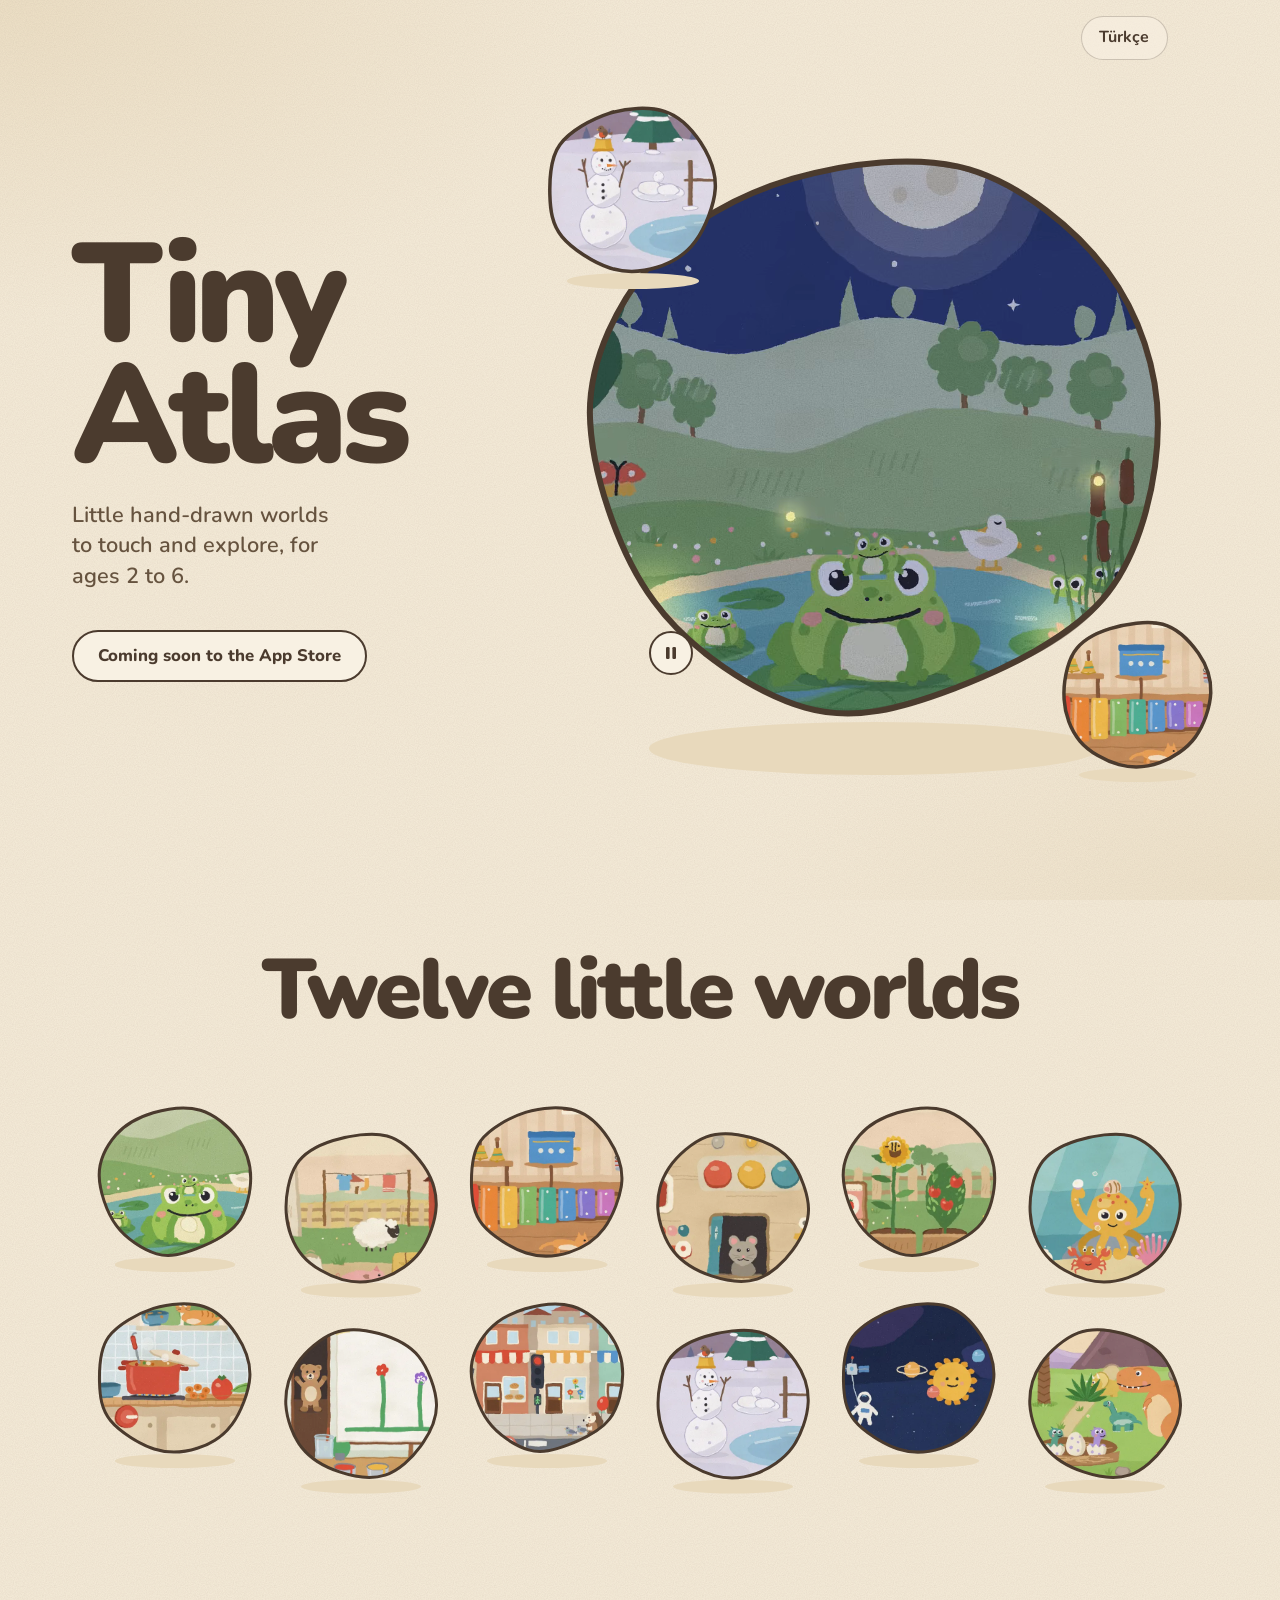
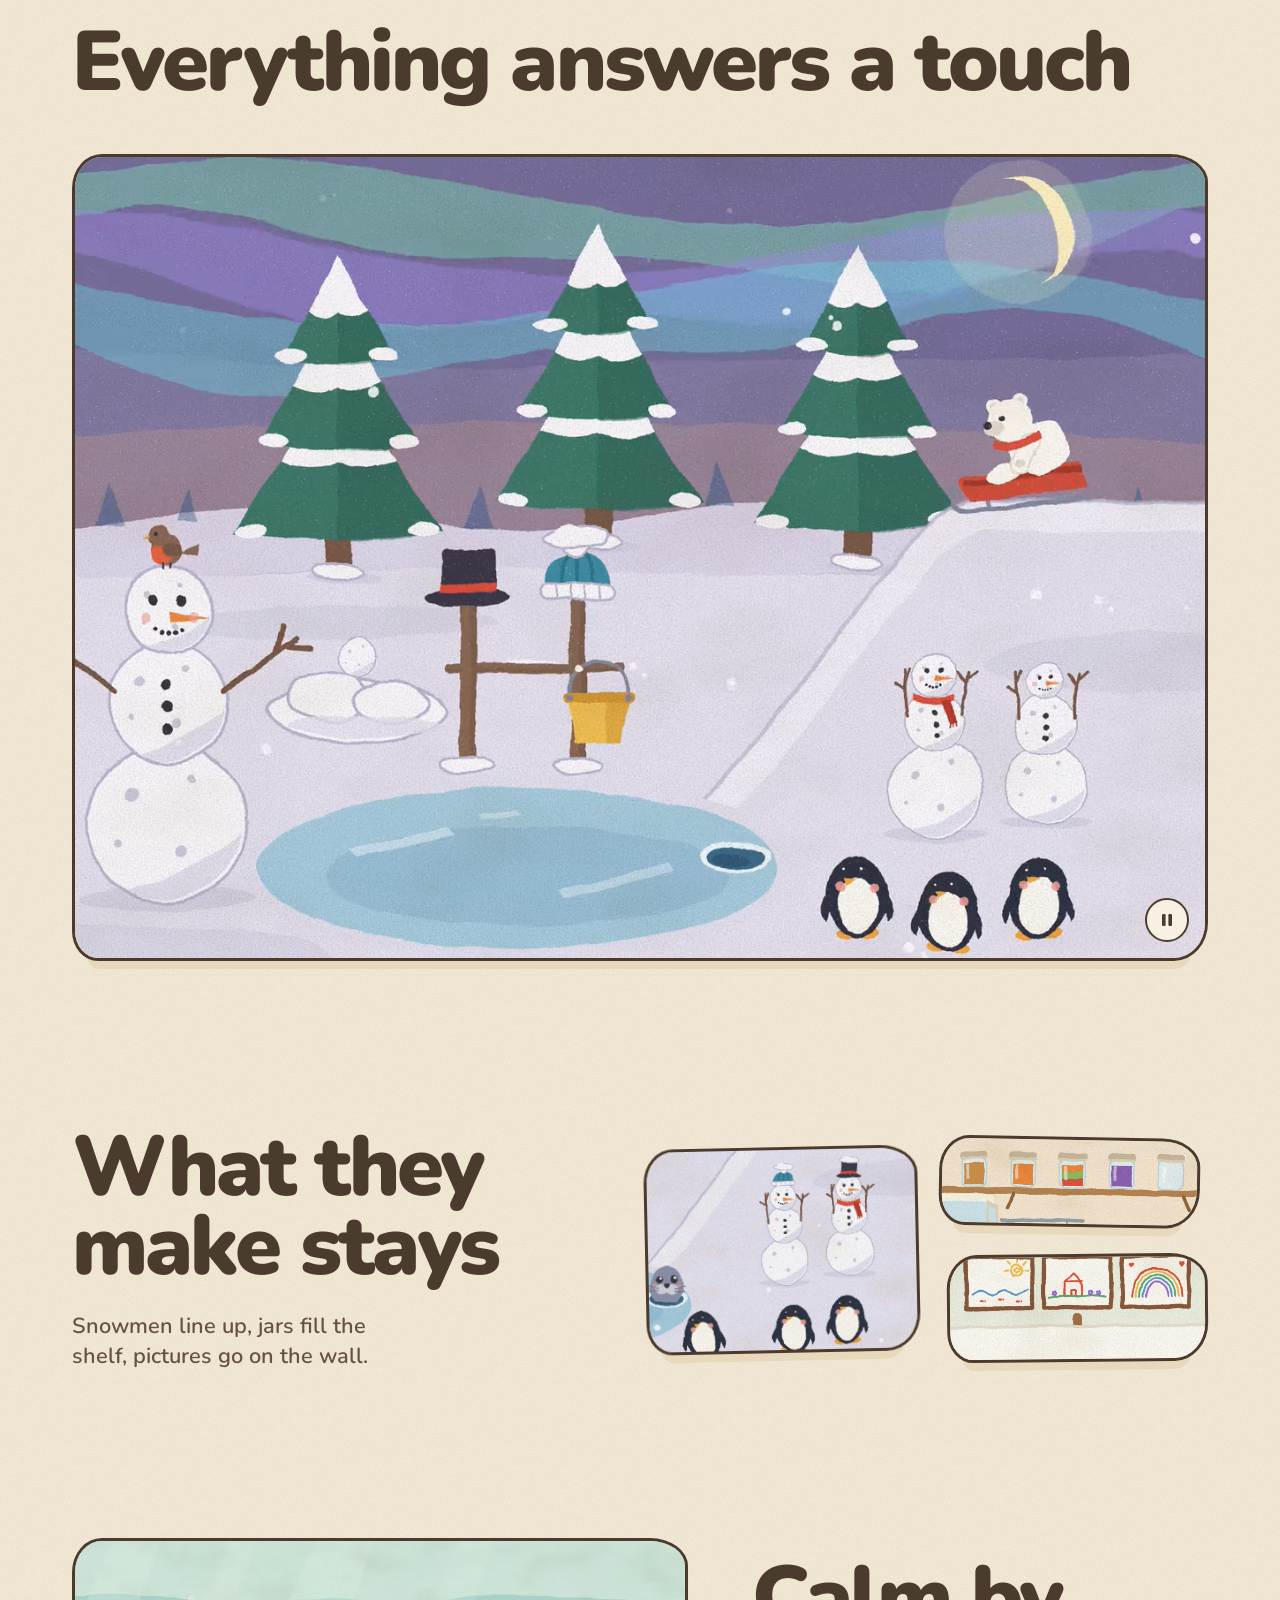
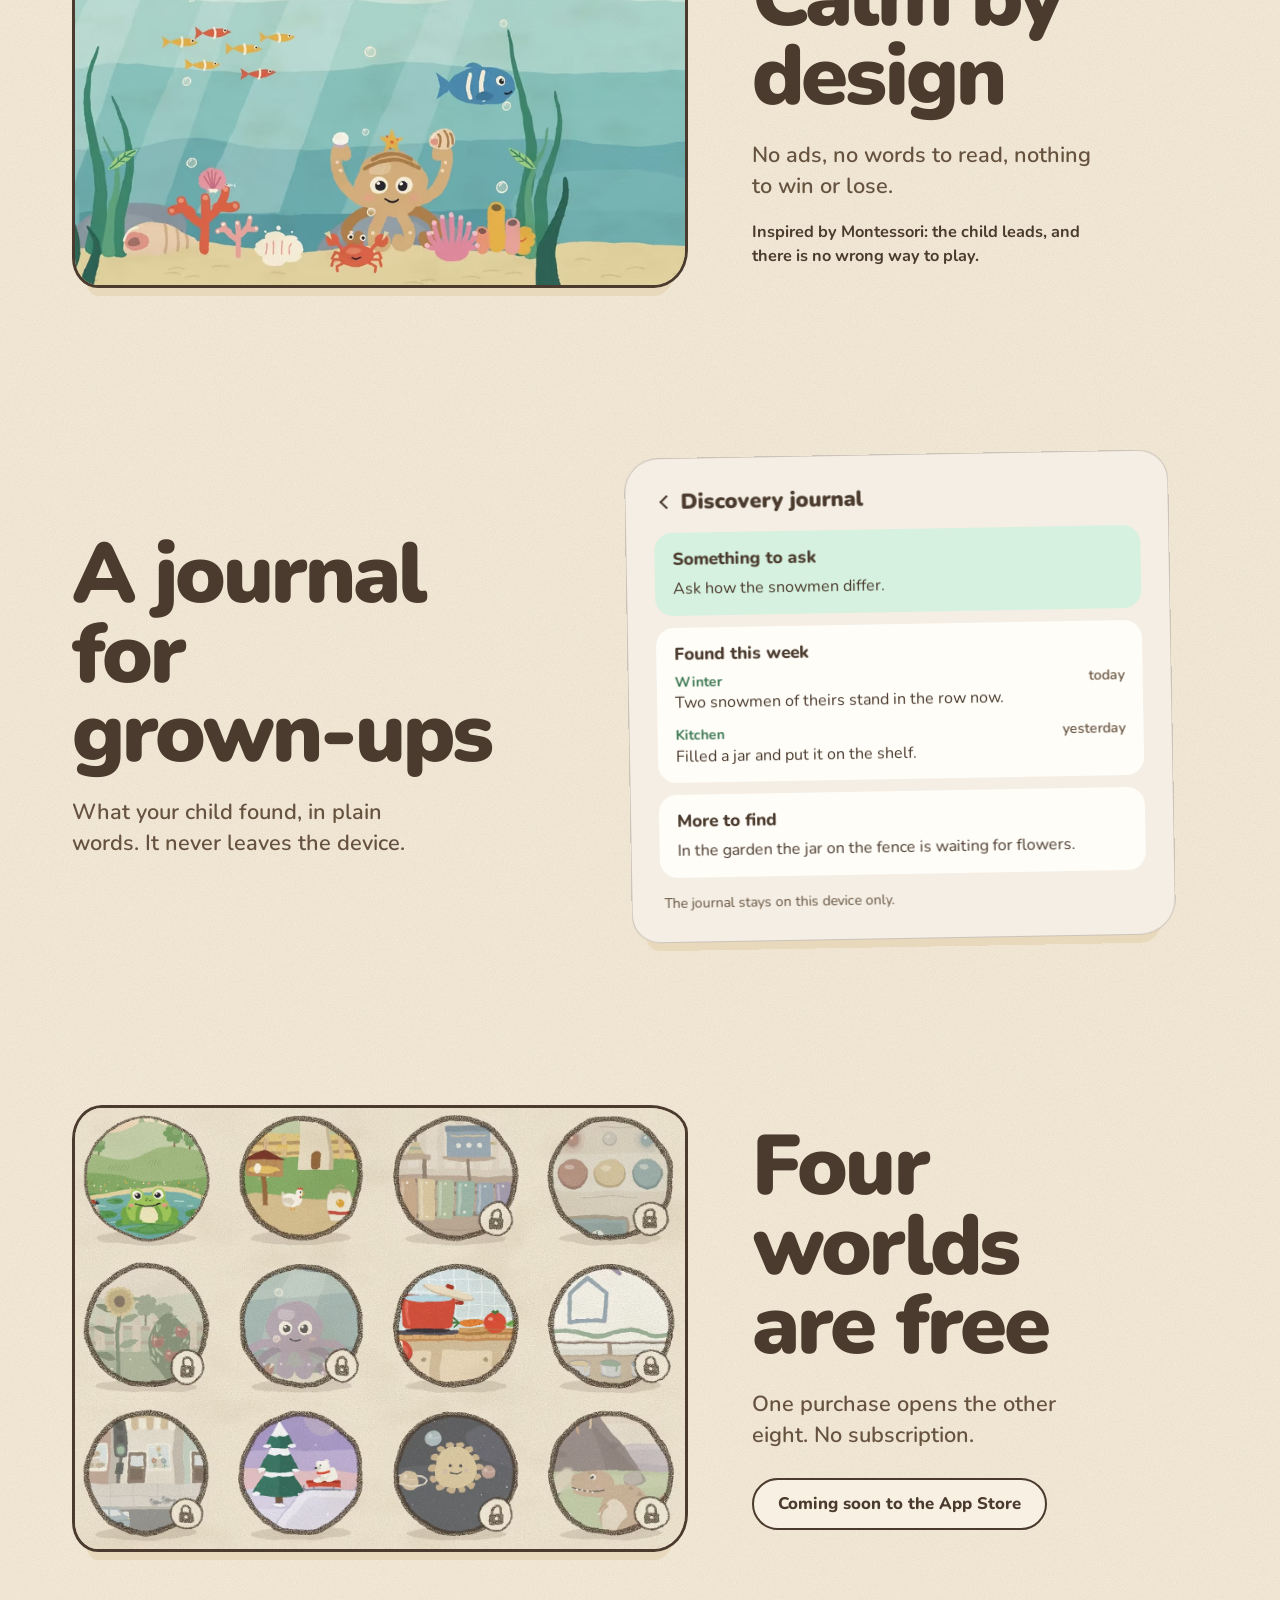
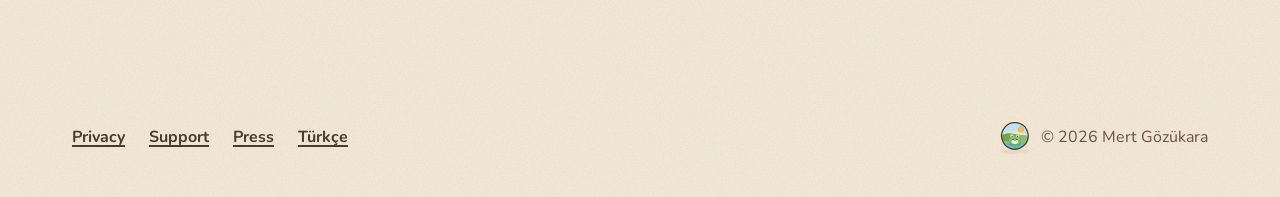
==== index.html @ 415cd82f "Landing redesign: one idea per screen, the worlds carry the page The landing (/ and /tr/) is rebuilt" ====
<!doctype html>
<html lang="en">
<head>
<meta charset="utf-8">
<meta name="viewport" content="width=device-width, initial-scale=1">
<title>Tiny Atlas: little hand-drawn worlds for ages 2–6</title>
<meta name="description" content="Tiny Atlas is a calm, wordless play app for children aged 2 to 6: twelve hand-drawn worlds to touch and explore. Four are free, one purchase opens the rest. No ads, no data collected.">
<link rel="canonical" href="https://playtinyatlas.com/">
<link rel="alternate" hreflang="en" href="https://playtinyatlas.com/">
<link rel="alternate" hreflang="tr" href="https://playtinyatlas.com/tr/">
<link rel="alternate" hreflang="x-default" href="https://playtinyatlas.com/">
<meta name="theme-color" content="#F3E9D6">
<meta property="og:type" content="website">
<meta property="og:site_name" content="Tiny Atlas">
<meta property="og:title" content="Tiny Atlas: little hand-drawn worlds for ages 2–6">
<meta property="og:description" content="Tiny Atlas is a calm, wordless play app for children aged 2 to 6: twelve hand-drawn worlds to touch and explore. Four are free, one purchase opens the rest. No ads, no data collected.">
<meta property="og:url" content="https://playtinyatlas.com/">
<meta property="og:image" content="https://playtinyatlas.com/assets/img/og-en.jpg">
<meta property="og:image:width" content="1200">
<meta property="og:image:height" content="900">
<meta property="og:image:alt" content="Light up the pond with fireflies: the pond world at night, with a frog on a lily pad">
<meta property="og:locale" content="en_US">
<meta property="og:locale:alternate" content="tr_TR">
<meta name="twitter:card" content="summary_large_image">
<link rel="icon" href="/favicon.ico" sizes="32x32">
<link rel="icon" type="image/png" sizes="192x192" href="/assets/img/icon-192.png">
<link rel="apple-touch-icon" href="/apple-touch-icon.png">
<link rel="preload" as="image" href="/assets/home/pond-night.jpg" fetchpriority="high">
<link rel="preconnect" href="https://fonts.googleapis.com">
<link rel="preconnect" href="https://fonts.gstatic.com" crossorigin>
<link rel="stylesheet" href="https://fonts.googleapis.com/css2?family=Nunito:wght@400;600;700;800;900&amp;display=swap">
<link rel="stylesheet" href="/assets/site.css">
<link rel="stylesheet" href="/assets/home.css">
</head>
<body class="home">
<svg width="0" height="0" style="position:absolute" aria-hidden="true" focusable="false"><defs><clipPath id="clip-a" clipPathUnits="objectBoundingBox"><path d="M0.98 0.4758C0.98 0.5653 0.9538 0.6863 0.8959 0.7611C0.838 0.8358 0.719 0.8916 0.6338 0.9242C0.5475 0.9568 0.4678 0.98 0.3837 0.9558C0.2985 0.9305 0.1882 0.8589 0.1281 0.7758C0.067 0.6926 0.0211 0.5537 0.02 0.4579C0.02 0.3632 0.0691 0.2695 0.1259 0.2032C0.1827 0.1368 0.2745 0.0884 0.3629 0.0621C0.4525 0.0358 0.5726 0.02 0.6611 0.0463C0.7496 0.0726 0.8413 0.1474 0.8948 0.2189C0.9483 0.2905 0.98 0.3853 0.98 0.4758Z"/></clipPath><clipPath id="clip-b" clipPathUnits="objectBoundingBox"><path d="M0.9767 0.4899C0.9733 0.5803 0.9322 0.7025 0.8767 0.778C0.8222 0.8535 0.73 0.9141 0.6467 0.9439C0.5644 0.9736 0.4689 0.98 0.3822 0.9566C0.2956 0.9332 0.1878 0.8737 0.1289 0.8035C0.0689 0.7334 0.0322 0.6302 0.0267 0.5335C0.02 0.4378 0.0422 0.3028 0.0922 0.2262C0.1411 0.1497 0.2289 0.105 0.3244 0.0753C0.42 0.0455 0.57 0.02 0.6656 0.0466C0.7611 0.0732 0.8444 0.1603 0.8967 0.2348C0.9478 0.3081 0.98 0.3995 0.9767 0.4899Z"/></clipPath><clipPath id="clip-c" clipPathUnits="objectBoundingBox"><path d="M0.9746 0.4931C0.9691 0.5881 0.9158 0.7216 0.8603 0.7963C0.8048 0.8721 0.7242 0.9202 0.6415 0.9458C0.5599 0.9715 0.4597 0.98 0.3683 0.9501C0.2769 0.9213 0.1495 0.8401 0.0918 0.7696C0.0341 0.6992 0.0244 0.6148 0.0222 0.5262C0.02 0.4375 0.0222 0.3179 0.0799 0.24C0.1365 0.162 0.2638 0.0915 0.3639 0.0595C0.4641 0.0275 0.5947 0.02 0.6818 0.0478C0.7699 0.0755 0.8418 0.1535 0.8907 0.2272C0.9397 0.3019 0.98 0.398 0.9746 0.4931Z"/></clipPath><clipPath id="clip-d" clipPathUnits="objectBoundingBox"><path d="M0.9789 0.5085C0.98 0.6032 0.9313 0.6969 0.8772 0.7714C0.8231 0.8459 0.7386 0.9257 0.6531 0.9534C0.5676 0.98 0.4529 0.963 0.3642 0.9332C0.2765 0.9044 0.1813 0.8502 0.125 0.7788C0.0687 0.7086 0.0297 0.5958 0.0243 0.5075C0.02 0.4191 0.0449 0.3223 0.0958 0.2467C0.1466 0.1711 0.2451 0.0839 0.3317 0.0519C0.4183 0.02 0.5254 0.0317 0.6142 0.0562C0.704 0.0817 0.8047 0.1254 0.8653 0.2009C0.9259 0.2765 0.9768 0.4127 0.9789 0.5085Z"/></clipPath><path id="ring-a" d="M0.98 0.4758C0.98 0.5653 0.9538 0.6863 0.8959 0.7611C0.838 0.8358 0.719 0.8916 0.6338 0.9242C0.5475 0.9568 0.4678 0.98 0.3837 0.9558C0.2985 0.9305 0.1882 0.8589 0.1281 0.7758C0.067 0.6926 0.0211 0.5537 0.02 0.4579C0.02 0.3632 0.0691 0.2695 0.1259 0.2032C0.1827 0.1368 0.2745 0.0884 0.3629 0.0621C0.4525 0.0358 0.5726 0.02 0.6611 0.0463C0.7496 0.0726 0.8413 0.1474 0.8948 0.2189C0.9483 0.2905 0.98 0.3853 0.98 0.4758Z" vector-effect="non-scaling-stroke"/><path id="ring-b" d="M0.9767 0.4899C0.9733 0.5803 0.9322 0.7025 0.8767 0.778C0.8222 0.8535 0.73 0.9141 0.6467 0.9439C0.5644 0.9736 0.4689 0.98 0.3822 0.9566C0.2956 0.9332 0.1878 0.8737 0.1289 0.8035C0.0689 0.7334 0.0322 0.6302 0.0267 0.5335C0.02 0.4378 0.0422 0.3028 0.0922 0.2262C0.1411 0.1497 0.2289 0.105 0.3244 0.0753C0.42 0.0455 0.57 0.02 0.6656 0.0466C0.7611 0.0732 0.8444 0.1603 0.8967 0.2348C0.9478 0.3081 0.98 0.3995 0.9767 0.4899Z" vector-effect="non-scaling-stroke"/><path id="ring-c" d="M0.9746 0.4931C0.9691 0.5881 0.9158 0.7216 0.8603 0.7963C0.8048 0.8721 0.7242 0.9202 0.6415 0.9458C0.5599 0.9715 0.4597 0.98 0.3683 0.9501C0.2769 0.9213 0.1495 0.8401 0.0918 0.7696C0.0341 0.6992 0.0244 0.6148 0.0222 0.5262C0.02 0.4375 0.0222 0.3179 0.0799 0.24C0.1365 0.162 0.2638 0.0915 0.3639 0.0595C0.4641 0.0275 0.5947 0.02 0.6818 0.0478C0.7699 0.0755 0.8418 0.1535 0.8907 0.2272C0.9397 0.3019 0.98 0.398 0.9746 0.4931Z" vector-effect="non-scaling-stroke"/><path id="ring-d" d="M0.9789 0.5085C0.98 0.6032 0.9313 0.6969 0.8772 0.7714C0.8231 0.8459 0.7386 0.9257 0.6531 0.9534C0.5676 0.98 0.4529 0.963 0.3642 0.9332C0.2765 0.9044 0.1813 0.8502 0.125 0.7788C0.0687 0.7086 0.0297 0.5958 0.0243 0.5075C0.02 0.4191 0.0449 0.3223 0.0958 0.2467C0.1466 0.1711 0.2451 0.0839 0.3317 0.0519C0.4183 0.02 0.5254 0.0317 0.6142 0.0562C0.704 0.0817 0.8047 0.1254 0.8653 0.2009C0.9259 0.2765 0.9768 0.4127 0.9789 0.5085Z" vector-effect="non-scaling-stroke"/></defs></svg>
<a class="skip" href="#main">Skip to content</a>
<header class="top">
  <a class="lang" href="/tr/" hreflang="tr" lang="tr">Türkçe</a>
</header>
<main id="main">

  <section class="band hero">
    <div class="split">
      <div class="words">
        <h1>Tiny Atlas</h1>
        <p class="say">Little hand-drawn worlds to touch and explore, for ages 2&nbsp;to&nbsp;6.</p>
        <div class="store" id="app-store">
          <!-- App Store: when the app is live, replace this <p> with Apple's official badge for this language,
               linked to the app (developer.apple.com/app-store/marketing/guidelines), e.g.
               <a href="https://apps.apple.com/app/id…"><img src="/assets/img/app-store-badge-en.svg" width="160" height="54" alt="Download on the App Store"></a>
               The same place is in the last section ("price"), below. -->
          <p class="store-soon">Coming soon to the App Store</p>
        </div>
      </div>
      <div class="stage">
        <figure class="win win--big">
          <figcaption class="vh">The pond at night: the frog jumps from its lily pad while fireflies glow by the water</figcaption>
          <div class="win__media clip-a"><video muted loop playsinline preload="none" poster="/assets/home/pond-night.jpg" aria-hidden="true" data-clip><source data-src="/assets/home/pond-night.webm" type="video/webm"><source data-src="/assets/home/pond-night.mp4" type="video/mp4"></video></div>
          <button class="play" type="button" data-pause="Pause the clip" data-play="Play the clip" aria-label="Pause the clip" hidden><svg class="i-pause" viewBox="0 0 16 16" aria-hidden="true"><rect x="3" y="2" width="3.6" height="12" rx="1.2"/><rect x="9.4" y="2" width="3.6" height="12" rx="1.2"/></svg><svg class="i-play" viewBox="0 0 16 16" aria-hidden="true"><path d="M4 2.6v10.8c0 .8.9 1.3 1.6.8l8.2-5.4c.6-.4.6-1.2 0-1.6L5.6 1.8C4.9 1.3 4 1.8 4 2.6z"/></svg></button>
          <svg class="win__ring" viewBox="0 0 1 1" preserveAspectRatio="none" aria-hidden="true" focusable="false"><use href="#ring-a"/><use href="#ring-a" transform="rotate(3 .5 .5)"/></svg>
        </figure>
        <div class="win win--s1"><div class="win__media clip-c"><img src="/assets/home/w-winter.webp" width="440" height="440" alt="" decoding="async"></div><svg class="win__ring" viewBox="0 0 1 1" preserveAspectRatio="none" aria-hidden="true" focusable="false"><use href="#ring-c"/><use href="#ring-c" transform="rotate(3 .5 .5)"/></svg></div>
        <div class="win win--s2"><div class="win__media clip-b"><img src="/assets/home/w-music.webp" width="440" height="440" alt="" decoding="async"></div><svg class="win__ring" viewBox="0 0 1 1" preserveAspectRatio="none" aria-hidden="true" focusable="false"><use href="#ring-b"/><use href="#ring-b" transform="rotate(3 .5 .5)"/></svg></div>
      </div>
    </div>
  </section>

  <section class="band twelve" aria-labelledby="h-twelve">
    <div class="words"><h2 id="h-twelve">Twelve little worlds</h2></div>
    <ul class="worlds">
      <li><div class="win"><div class="win__media clip-a"><img src="/assets/home/w-pond.webp" width="440" height="440" alt="The pond: a frog on a lily pad" loading="lazy" decoding="async"></div><svg class="win__ring" viewBox="0 0 1 1" preserveAspectRatio="none" aria-hidden="true" focusable="false"><use href="#ring-a"/><use href="#ring-a" transform="rotate(3 .5 .5)"/></svg></div></li>
      <li><div class="win"><div class="win__media clip-b"><img src="/assets/home/w-farm.webp" width="440" height="440" alt="The farm: a sheep by the washing line" loading="lazy" decoding="async"></div><svg class="win__ring" viewBox="0 0 1 1" preserveAspectRatio="none" aria-hidden="true" focusable="false"><use href="#ring-b"/><use href="#ring-b" transform="rotate(3 .5 .5)"/></svg></div></li>
      <li><div class="win"><div class="win__media clip-c"><img src="/assets/home/w-music.webp" width="440" height="440" alt="The music room: a rainbow xylophone" loading="lazy" decoding="async"></div><svg class="win__ring" viewBox="0 0 1 1" preserveAspectRatio="none" aria-hidden="true" focusable="false"><use href="#ring-c"/><use href="#ring-c" transform="rotate(3 .5 .5)"/></svg></div></li>
      <li><div class="win"><div class="win__media clip-d"><img src="/assets/home/w-board.webp" width="440" height="440" alt="The busy board: three buttons and a mouse at its door" loading="lazy" decoding="async"></div><svg class="win__ring" viewBox="0 0 1 1" preserveAspectRatio="none" aria-hidden="true" focusable="false"><use href="#ring-d"/><use href="#ring-d" transform="rotate(3 .5 .5)"/></svg></div></li>
      <li><div class="win"><div class="win__media clip-a"><img src="/assets/home/w-garden.webp" width="440" height="440" alt="The garden: a sunflower and a tomato plant" loading="lazy" decoding="async"></div><svg class="win__ring" viewBox="0 0 1 1" preserveAspectRatio="none" aria-hidden="true" focusable="false"><use href="#ring-a"/><use href="#ring-a" transform="rotate(3 .5 .5)"/></svg></div></li>
      <li><div class="win"><div class="win__media clip-b"><img src="/assets/home/w-reef.webp" width="440" height="440" alt="Under the sea: an octopus holding shells" loading="lazy" decoding="async"></div><svg class="win__ring" viewBox="0 0 1 1" preserveAspectRatio="none" aria-hidden="true" focusable="false"><use href="#ring-b"/><use href="#ring-b" transform="rotate(3 .5 .5)"/></svg></div></li>
      <li><div class="win"><div class="win__media clip-c"><img src="/assets/home/w-kitchen.webp" width="440" height="440" alt="The kitchen: soup on the stove" loading="lazy" decoding="async"></div><svg class="win__ring" viewBox="0 0 1 1" preserveAspectRatio="none" aria-hidden="true" focusable="false"><use href="#ring-c"/><use href="#ring-c" transform="rotate(3 .5 .5)"/></svg></div></li>
      <li><div class="win"><div class="win__media clip-d"><img src="/assets/home/w-studio.webp" width="440" height="440" alt="The studio: a bear and a painting of flowers" loading="lazy" decoding="async"></div><svg class="win__ring" viewBox="0 0 1 1" preserveAspectRatio="none" aria-hidden="true" focusable="false"><use href="#ring-d"/><use href="#ring-d" transform="rotate(3 .5 .5)"/></svg></div></li>
      <li><div class="win"><div class="win__media clip-a"><img src="/assets/home/w-street.webp" width="440" height="440" alt="The street: shops and a traffic light" loading="lazy" decoding="async"></div><svg class="win__ring" viewBox="0 0 1 1" preserveAspectRatio="none" aria-hidden="true" focusable="false"><use href="#ring-a"/><use href="#ring-a" transform="rotate(3 .5 .5)"/></svg></div></li>
      <li><div class="win"><div class="win__media clip-b"><img src="/assets/home/w-winter.webp" width="440" height="440" alt="Winter: a snowman with a robin on its hat" loading="lazy" decoding="async"></div><svg class="win__ring" viewBox="0 0 1 1" preserveAspectRatio="none" aria-hidden="true" focusable="false"><use href="#ring-b"/><use href="#ring-b" transform="rotate(3 .5 .5)"/></svg></div></li>
      <li><div class="win"><div class="win__media clip-c"><img src="/assets/home/w-space.webp" width="440" height="440" alt="Space: a smiling sun, planets and an astronaut" loading="lazy" decoding="async"></div><svg class="win__ring" viewBox="0 0 1 1" preserveAspectRatio="none" aria-hidden="true" focusable="false"><use href="#ring-c"/><use href="#ring-c" transform="rotate(3 .5 .5)"/></svg></div></li>
      <li><div class="win"><div class="win__media clip-d"><img src="/assets/home/w-dino.webp" width="440" height="440" alt="Dinosaur valley: babies hatching in a nest" loading="lazy" decoding="async"></div><svg class="win__ring" viewBox="0 0 1 1" preserveAspectRatio="none" aria-hidden="true" focusable="false"><use href="#ring-d"/><use href="#ring-d" transform="rotate(3 .5 .5)"/></svg></div></li>
    </ul>
  </section>

  <section class="band touch" aria-labelledby="h-touch">
    <div class="words"><h2 id="h-touch">Everything answers a touch</h2></div>
    <figure class="frame"><figcaption class="vh">Winter at dusk: a tap on the moon brings the northern lights, and the polar bear rides its sled down the hill onto the ice</figcaption><video muted loop playsinline preload="none" poster="/assets/home/winter-sled.jpg" aria-hidden="true" data-clip><source data-src="/assets/home/winter-sled.webm" type="video/webm"><source data-src="/assets/home/winter-sled.mp4" type="video/mp4"></video><button class="play" type="button" data-pause="Pause the clip" data-play="Play the clip" aria-label="Pause the clip" hidden><svg class="i-pause" viewBox="0 0 16 16" aria-hidden="true"><rect x="3" y="2" width="3.6" height="12" rx="1.2"/><rect x="9.4" y="2" width="3.6" height="12" rx="1.2"/></svg><svg class="i-play" viewBox="0 0 16 16" aria-hidden="true"><path d="M4 2.6v10.8c0 .8.9 1.3 1.6.8l8.2-5.4c.6-.4.6-1.2 0-1.6L5.6 1.8C4.9 1.3 4 1.8 4 2.6z"/></svg></button></figure>
  </section>

  <section class="band made" aria-labelledby="h-made">
    <div class="split">
      <div class="words">
        <h2 id="h-made">What they make stays</h2>
        <p class="say">Snowmen line up, jars fill the shelf, pictures go on the wall.</p>
      </div>
      <div class="made-wall">
        <figure class="frame p1"><picture><source type="image/avif" srcset="/assets/home/made-snowmen.avif"><source type="image/webp" srcset="/assets/home/made-snowmen.webp"><img src="/assets/home/made-snowmen.jpg" width="960" height="715" alt="Two snowmen a child built, one in a bobble hat and one in a top hat, standing in a row by the penguins" loading="lazy" decoding="async"></picture></figure>
        <figure class="frame p2"><picture><source type="image/avif" srcset="/assets/home/made-jars.avif"><source type="image/webp" srcset="/assets/home/made-jars.webp"><img src="/assets/home/made-jars.jpg" width="960" height="315" alt="A shelf of jars a child filled with soup: orange, striped and purple" loading="lazy" decoding="async"></picture></figure>
        <figure class="frame p3"><picture><source type="image/avif" srcset="/assets/home/made-pictures.avif"><source type="image/webp" srcset="/assets/home/made-pictures.webp"><img src="/assets/home/made-pictures.jpg" width="960" height="386" alt="Three pictures a child painted, hung on the studio wall: the sea, a house and a rainbow" loading="lazy" decoding="async"></picture></figure>
      </div>
    </div>
  </section>

  <section class="band calm" aria-labelledby="h-calm">
    <div class="split split--flip">
      <div class="words">
        <h2 id="h-calm">Calm by design</h2>
        <p class="say">No ads, no words to read, nothing to win or lose.</p>
        <p class="aside">Inspired by Montessori: the child leads, and there is no wrong way to play.</p>
      </div>
      <figure class="frame"><picture><source type="image/avif" srcset="/assets/home/reef-800.avif 800w, /assets/home/reef-1600.avif 1600w" sizes="(min-width: 900px) 44rem, 100vw"><source type="image/webp" srcset="/assets/home/reef-800.webp 800w, /assets/home/reef-1600.webp 1600w" sizes="(min-width: 900px) 44rem, 100vw"><img src="/assets/home/reef-800.jpg" srcset="/assets/home/reef-800.jpg 800w, /assets/home/reef-1600.jpg 1600w" sizes="(min-width: 900px) 44rem, 100vw" width="1600" height="901" alt="Under the sea: an octopus holding shells and a starfish, with a crab, corals and a little shoal of fish" loading="lazy" decoding="async"></picture></figure>
    </div>
  </section>

  <section class="band grownups" aria-labelledby="h-journal">
    <div class="split">
      <div class="words">
        <h2 id="h-journal">A journal for <span class="nw">grown-ups</span></h2>
        <p class="say">What your child found, in plain words. It never leaves the device.</p>
      </div>
      <figure class="journal" role="img" aria-label="The discovery journal in the grown-ups’ area: something to ask your child, what they found this week and what is still to find">
        <div class="j-title">Discovery journal</div>
        <div class="j-card ask"><b>Something to ask</b>Ask how the snowmen differ.</div>
        <div class="j-card"><b>Found this week</b><div class="j-find"><span>Winter<i>today</i></span>Two snowmen of theirs stand in the row now.</div><div class="j-find"><span>Kitchen<i>yesterday</i></span>Filled a jar and put it on the shelf.</div></div>
        <div class="j-card"><b>More to find</b>In the garden the jar on the fence is waiting for flowers.</div>
        <div class="j-note">The journal stays on this device only.</div>
      </figure>
    </div>
  </section>

  <section class="band price" aria-labelledby="h-price">
    <div class="split split--flip">
      <div class="words">
        <h2 id="h-price">Four worlds are free</h2>
        <p class="say">One purchase opens the other eight. No subscription.</p>
        <div class="store">
          <!-- App Store: the official badge goes here too, once the app is live (see the hero). -->
          <p class="store-soon">Coming soon to the App Store</p>
        </div>
      </div>
      <figure class="frame"><picture><source type="image/avif" srcset="/assets/home/picker-700.avif 700w, /assets/home/picker-1400.avif 1400w" sizes="(min-width: 900px) 44rem, 100vw"><source type="image/webp" srcset="/assets/home/picker-700.webp 700w, /assets/home/picker-1400.webp 1400w" sizes="(min-width: 900px) 44rem, 100vw"><img src="/assets/home/picker-700.jpg" srcset="/assets/home/picker-700.jpg 700w, /assets/home/picker-1400.jpg 1400w" sizes="(min-width: 900px) 44rem, 100vw" width="1400" height="1011" alt="The world picker: twelve round windows; the pond, the farm, the kitchen and winter are open, the other eight have a small padlock" loading="lazy" decoding="async"></picture></figure>
    </div>
  </section>

</main>
<footer class="foot">
  <nav aria-label="Site">
    <a href="/privacy/">Privacy</a>
    <a href="/support/">Support</a>
    <a href="/press/">Press</a>
    <a href="/tr/" hreflang="tr" lang="tr">Türkçe</a>
  </nav>
  <p class="mark"><img src="/assets/img/mark.png" alt="" width="32" height="32">© 2026 Mert Gözükara</p>
</footer>
<script>
/* The clips: loaded when they come near the screen, played only when motion is welcome; each has a pause button. */
(function () {
  var still = window.matchMedia && matchMedia('(prefers-reduced-motion: reduce)').matches;
  var clips = [].slice.call(document.querySelectorAll('video[data-clip]'));
  function load(v) {
    if (v.dataset.loaded) return;
    v.dataset.loaded = '1';
    [].forEach.call(v.querySelectorAll('source[data-src]'), function (s) { s.src = s.dataset.src; });
    v.load();
  }
  function set(v, b, playing) {
    b.classList.toggle('paused', !playing);
    b.setAttribute('aria-label', playing ? b.dataset.pause : b.dataset.play);
  }
  function play(v, b) {
    load(v);
    var p = v.play();
    if (p && p.catch) p.catch(function () { set(v, b, false); });
    set(v, b, true);
  }
  clips.forEach(function (v) {
    var b = v.closest('.win, .frame').querySelector('.play');
    if (!b) return;
    b.hidden = false;
    v.userPaused = still;
    set(v, b, !still);
    b.addEventListener('click', function () {
      if (v.paused) { v.userPaused = false; play(v, b); } else { v.userPaused = true; v.pause(); set(v, b, false); }
    });
    if (!('IntersectionObserver' in window)) { if (!still) play(v, b); return; }
    new IntersectionObserver(function (es) {
      es.forEach(function (e) {
        if (e.isIntersecting) { if (!v.userPaused) play(v, b); }
        else if (!v.paused) { v.pause(); }
      });
    }, { rootMargin: '200px 0px' }).observe(v);
  });
})();
</script>
</body>
</html>
---- assets/site.css ----
/* Tiny Atlas: the app's own paper and ink. */
:root {
  --paper: #F3E9D6;
  --paper-light: #F8F1E3;
  --paper-deep: #E8D9BC;
  --ink: #4B3B2E;
  --ink-soft: #66533F;
  --line: rgba(75, 59, 46, 0.24);
  --pond: #D3E2BC;
  --sky: #CFE5EE;
  --sun: #F5DBA5;
  --berry: #F0D0C6;
  --lilac: #DDD5EA;
  --measure: 38rem;
  --gutter: clamp(1.25rem, 5vw, 3rem);
}

*, *::before, *::after { box-sizing: border-box; }

html { -webkit-text-size-adjust: 100%; text-size-adjust: 100%; }

body {
  margin: 0;
  min-height: 100vh;
  display: flex;
  flex-direction: column;
  font-family: "Nunito", ui-rounded, "SF Pro Rounded", system-ui, sans-serif;
  font-size: 1.125rem;
  line-height: 1.6;
  color: var(--ink);
  background-color: var(--paper);
  background-image:
    url("data:image/svg+xml,%3Csvg xmlns='http://www.w3.org/2000/svg' width='220' height='220'%3E%3Cfilter id='n'%3E%3CfeTurbulence type='fractalNoise' baseFrequency='.9' numOctaves='3' stitchTiles='stitch'/%3E%3CfeColorMatrix values='0 0 0 0 .29 0 0 0 0 .23 0 0 0 0 .18 .16 0 0 0 -.04'/%3E%3C/filter%3E%3Crect width='100%25' height='100%25' filter='url(%23n)'/%3E%3C/svg%3E"),
    radial-gradient(ellipse 70% 50% at 0% 0%, rgba(232, 217, 188, 0.7), transparent 70%),
    radial-gradient(ellipse 60% 45% at 100% 100%, rgba(232, 217, 188, 0.55), transparent 70%);
  background-attachment: scroll, fixed, fixed;
}

img, svg { display: block; max-width: 100%; }

a { color: var(--ink); text-decoration-thickness: 1.5px; text-underline-offset: 0.18em; }
a:hover { text-decoration-thickness: 2.5px; }
:focus-visible { outline: 3px solid var(--ink); outline-offset: 3px; border-radius: 6px; }

h1, h2, h3 { line-height: 1.15; margin: 0; text-wrap: balance; }
h1 { font-weight: 900; letter-spacing: -0.02em; }
h2 { font-size: clamp(1.6rem, 3.4vw, 2.1rem); font-weight: 900; letter-spacing: -0.01em; }
h3 { font-size: 1.2rem; font-weight: 800; }
p { margin: 0; text-wrap: pretty; }
p + p { margin-top: 1em; }

.skip {
  position: absolute; left: -999px; top: 0.5rem;
  background: var(--paper-light); padding: 0.5rem 1rem; border: 1.5px solid var(--ink); border-radius: 999px;
}
.skip:focus { left: 0.5rem; z-index: 10; }

/* Header */
.top {
  display: flex; align-items: center; justify-content: space-between; gap: 1rem;
  padding: 1.25rem var(--gutter);
}
.brand { display: inline-flex; align-items: center; gap: 0.6rem; text-decoration: none; font-weight: 900; font-size: 1.25rem; letter-spacing: -0.01em; }
.brand img { width: 44px; height: 44px; }
.brand:hover { text-decoration: none; }
.lang {
  display: inline-flex; align-items: center; min-height: 44px;
  padding: 0.35rem 1.1rem; border: 1.5px solid var(--line); border-radius: 999px;
  text-decoration: none; font-weight: 700; font-size: 1rem; background: rgba(248, 241, 227, 0.6);
}
.lang:hover { border-color: var(--ink); }

main { flex: 1; }

/* Text pages */
.page { padding: clamp(1.5rem, 5vw, 3.5rem) var(--gutter) clamp(3rem, 8vw, 5rem); }
.page h1 { font-size: clamp(2.3rem, 6vw, 3.4rem); margin-bottom: 0.75rem; }
.page .meta { color: var(--ink-soft); font-weight: 600; margin-bottom: 2.25rem; }
.page h2 { font-size: clamp(1.35rem, 3vw, 1.6rem); margin: 2.5rem 0 0.75rem; }
.page p, .page li { max-width: var(--measure); }
.page strong { font-weight: 800; }
.page ul, .page ol { padding-left: 1.25rem; }
.page li + li { margin-top: 0.4rem; }

.big { font-size: clamp(1.25rem, 2.4vw, 1.45rem); line-height: 1.55; }

/* Tinted chip: a soft blob with a line glyph (support pages) */
.chip { width: 3.25rem; height: 3.25rem; }
.chip .bg { stroke: none; }
.chip .glyph { fill: none; stroke: var(--ink); stroke-width: 2.4; stroke-linecap: round; stroke-linejoin: round; }

/* Contact note: full hairline, a soft wash and a tinted chip */
.note {
  display: grid; grid-template-columns: 3.25rem 1fr; gap: 1rem; align-items: center;
  max-width: var(--measure); padding: 1.25rem 1.5rem; margin: 0 0 2.5rem;
  border: 1px solid var(--line); border-radius: 28px;
  background: radial-gradient(ellipse 90% 140% at 0% 0%, rgba(207, 229, 238, 0.75), transparent 60%), var(--paper-light);
}
.note p { margin: 0; }
.note .email { font-size: 1.2rem; }
.note .hint { margin-top: 0.5rem; color: var(--ink-soft); font-size: 1rem; }
.note .chip { grid-row: auto; }
.email { font-weight: 800; overflow-wrap: break-word; }

/* FAQ */
.page .faq { max-width: var(--measure); margin: 0; padding: 0; list-style: none; }
.page .faq > li { margin: 0; }
.faq details { border-top: 1px solid var(--line); }
.faq li:last-child details { border-bottom: 1px solid var(--line); }
.faq summary {
  list-style: none; cursor: pointer; display: flex; justify-content: space-between; align-items: center; gap: 1rem;
  padding: 1.1rem 0; font-weight: 800; font-size: 1.15rem; line-height: 1.35;
}
.faq summary::-webkit-details-marker { display: none; }
.faq summary::after {
  content: ""; flex: 0 0 auto; width: 1.9rem; height: 1.9rem; border-radius: 50%;
  border: 1.5px solid var(--line);
  background: url("data:image/svg+xml,%3Csvg xmlns='http://www.w3.org/2000/svg' viewBox='0 0 20 20'%3E%3Cpath d='M10 5v10M5 10h10' stroke='%234B3B2E' stroke-width='2' stroke-linecap='round'/%3E%3C/svg%3E") center / 0.95rem no-repeat;
}
.faq details[open] summary::after {
  background-image: url("data:image/svg+xml,%3Csvg xmlns='http://www.w3.org/2000/svg' viewBox='0 0 20 20'%3E%3Cpath d='M5 10h10' stroke='%234B3B2E' stroke-width='2' stroke-linecap='round'/%3E%3C/svg%3E");
}
.faq .answer { padding: 0 0 1.4rem; }
.faq .answer p + p, .faq .answer p + ol, .faq .answer ol + p { margin-top: 0.8em; }
.faq ol { margin: 0; }

/* Press */
.facts-table { display: grid; grid-template-columns: max-content 1fr; gap: 0.55rem 1.75rem; max-width: var(--measure); margin: 0; }
.facts-table dt { font-weight: 800; }
.facts-table dd { margin: 0; color: var(--ink-soft); }
.icon-row { display: flex; flex-wrap: wrap; align-items: center; gap: 1.25rem 2rem; }
.icon-row img { width: 128px; height: 128px; border-radius: 28px; border: 1px solid var(--line); }
.downloads { display: flex; flex-wrap: wrap; gap: 0.75rem; list-style: none; padding: 0; margin: 0; }
.button {
  display: inline-flex; align-items: center; min-height: 44px; padding: 0.4rem 1.2rem;
  border: 1.5px solid var(--ink); border-radius: 999px; background: var(--paper-light);
  font-weight: 800; font-size: 1rem; text-decoration: none;
}
.button:hover { background: var(--paper-deep); }
.press-shots { list-style: none; margin: 0; padding: 0; display: grid; gap: 1.25rem; grid-template-columns: repeat(auto-fill, minmax(14rem, 1fr)); max-width: 64rem; }
.press-shots a { display: block; text-decoration: none; font-weight: 700; font-size: 1rem; }
.press-shots img { width: 100%; height: auto; border-radius: 16px; border: 1px solid var(--line); margin-bottom: 0.45rem; }
.press-shots span { display: block; color: var(--ink-soft); font-weight: 600; font-size: 0.9rem; }
.page .press-shots, .page .downloads { padding-left: 0; }
.page .press-shots li, .page .downloads li { margin: 0; }

/* Footer */
.foot {
  padding: 2.5rem var(--gutter) 3rem; display: flex; flex-wrap: wrap; align-items: center; justify-content: space-between; gap: 1rem 2rem;
  font-size: 1rem; color: var(--ink-soft);
}
.foot nav { display: flex; flex-wrap: wrap; gap: 0.25rem 1.5rem; }
.foot nav a { font-weight: 700; display: inline-block; padding: 0.4rem 0; }
.foot .mark { display: inline-flex; align-items: center; gap: 0.6rem; }
.foot .mark img { width: 32px; height: 32px; }

@media (max-width: 640px) {
  body { font-size: 1.0625rem; }
  .facts-table { grid-template-columns: 1fr; gap: 0.1rem; }
  .facts-table dd { margin-bottom: 0.7rem; }
  .foot { flex-direction: column; align-items: flex-start; }
  .note { grid-template-columns: 1fr; gap: 0.75rem; padding: 1.25rem; }
  .note .email { font-size: 1.1rem; }
}

/* One centred column for header, text pages and footer on wide screens */
.top, .page, .foot { width: 100%; max-width: 72rem; margin-left: auto; margin-right: auto; }
---- assets/home.css ----
/* Tiny Atlas landing (/ and /tr/). The paper, ink and footer come from site.css;
   this file is the landing's own: big round windows, one idea per screen. */
:root {
  --night: #26305A;
  --mint: #D6F1DF;
  --leaf: #3E7A55;
  --card: #FFFDF8;
  --page: 78rem;
  --pad: clamp(1rem, 5vw, 3.5rem);
  --step: clamp(5.5rem, 13vw, 11rem);
}

html { overflow-x: hidden; overflow-x: clip; }
.home main { flex: 1; }

/* Header: only the language switch */
.home .top { justify-content: flex-end; padding-top: 1rem; padding-bottom: 0; }

/* Type */
.home h1 {
  font-size: clamp(3.9rem, 11.5vw, 8.75rem);
  font-weight: 900; letter-spacing: -0.045em; line-height: 0.86;
}
.home h2 {
  font-size: clamp(2.6rem, 6.6vw, 5.4rem);
  font-weight: 900; letter-spacing: -0.035em; line-height: 0.94;
  margin: 0;
}
.say {
  margin-top: clamp(1rem, 2vw, 1.5rem);
  max-width: 27ch;
  font-size: clamp(1.15rem, 1.7vw, 1.45rem); line-height: 1.4; font-weight: 600;
  color: var(--ink-soft);
}
.aside {
  margin-top: 1.25rem; max-width: 34ch;
  font-size: 1.02rem; line-height: 1.45; font-weight: 700; color: var(--ink);
}

/* Sections: one idea each, a lot of air between them */
.band { width: 100%; max-width: var(--page); margin: 0 auto; padding: var(--step) var(--pad) 0; }

.split { display: grid; gap: clamp(2rem, 5vw, 4.5rem); align-items: center; }
@media (min-width: 900px) {
  .split { grid-template-columns: minmax(0, 0.85fr) minmax(0, 1.15fr); }
  .split--flip { grid-template-columns: minmax(0, 1.15fr) minmax(0, 0.85fr); }
  .split--flip > .words { order: 2; }
}

/* A round window: the media clipped to a hand-drawn ring, a soft shadow on the paper under it */
.win { position: relative; aspect-ratio: 1; width: 100%; }
.win::after {
  content: ""; position: absolute; left: 12%; right: 12%; bottom: -7%; height: 9%;
  border-radius: 50%; background: var(--paper-deep); z-index: -1;
}
.win__media { position: absolute; inset: 0; overflow: hidden; background: var(--paper-deep); }
.win__media img, .win__media video { width: 100%; height: 100%; object-fit: cover; display: block; }
.win__ring { position: absolute; inset: 0; width: 100%; height: 100%; overflow: visible; fill: none; pointer-events: none; }
.win__ring use { stroke: var(--ink); stroke-width: var(--ring, 4px); stroke-linejoin: round; vector-effect: non-scaling-stroke; }
.win__ring use + use { stroke-width: calc(var(--ring, 4px) * 0.45); opacity: 0.4; }
.clip-a { clip-path: url(#clip-a); -webkit-clip-path: url(#clip-a); }
.clip-b { clip-path: url(#clip-b); -webkit-clip-path: url(#clip-b); }
.clip-c { clip-path: url(#clip-c); -webkit-clip-path: url(#clip-c); }
.clip-d { clip-path: url(#clip-d); -webkit-clip-path: url(#clip-d); }

/* A hand-cut frame for wide pictures: ink all the way round, corners that do not quite match */
.frame {
  position: relative; overflow: hidden; margin: 0;
  border: 3px solid var(--ink);
  border-radius: 30px 38px 34px 26px / 34px 28px 38px 30px;
  background: var(--paper-deep);
  box-shadow: 0 1.4rem 0 -0.9rem var(--paper-deep);
}
.frame img, .frame video { display: block; width: 100%; height: auto; }

/* Hero */
.hero { padding-top: clamp(1.5rem, 5vw, 3.5rem); }
.hero .words { padding-top: 1rem; }
.hero .say { max-width: 24ch; }
.store { margin-top: clamp(1.75rem, 3vw, 2.5rem); display: flex; }
.store-soon {
  display: inline-flex; align-items: center; min-height: 52px;
  padding: 0.75rem 1.5rem; border-radius: 999px;
  border: 2.5px solid var(--ink); background: var(--paper-light);
  font-weight: 800; font-size: 1.05rem; line-height: 1.2; color: var(--ink);
}
.stage { position: relative; width: min(100%, 38rem); margin: 0 auto; padding: 4% 6% 8% 2%; }
.stage .win--big { --ring: 6px; }
.stage .win--s1, .stage .win--s2 { position: absolute; --ring: 3.5px; }
.stage .win--s1 { width: 27%; left: -3%; top: -2%; }
.stage .win--s2 { width: 24%; right: -1%; bottom: 2%; }

/* The one entrance: the windows open, nearest last */
@media (prefers-reduced-motion: no-preference) {
  .stage .win { animation: open 1s cubic-bezier(.2, .9, .3, 1.2) both; }
  .stage .win--big { animation-delay: .05s; }
  .stage .win--s1 { animation-delay: .35s; }
  .stage .win--s2 { animation-delay: .5s; }
  @keyframes open { from { opacity: 0; transform: scale(.82) rotate(-4deg); } }
}

/* The clip's pause button (moving pictures longer than five seconds need one) */
.play {
  position: absolute; z-index: 2; width: 44px; height: 44px; border-radius: 50%;
  border: 2px solid var(--ink); background: var(--paper-light); color: var(--ink);
  display: grid; place-items: center; cursor: pointer; padding: 0;
}
.play svg { width: 16px; height: 16px; fill: currentColor; }
.play .i-play { display: none; }
.play.paused .i-play { display: block; }
.play.paused .i-pause { display: none; }
.play[hidden] { display: none; }
.stage .play { left: 12%; bottom: 10%; }
.frame .play { right: 1rem; bottom: 1rem; }

/* Twelve windows, placed by hand rather than on a strict grid */
.twelve .words { text-align: center; }
.twelve h2 { margin: 0 auto; }
.worlds {
  list-style: none; margin: clamp(2.5rem, 6vw, 4.5rem) auto 0; padding: 0;
  display: grid; grid-template-columns: repeat(3, 1fr); gap: 1.6rem 1rem;
  max-width: 68rem;
}
.worlds li { --ring: 3px; }
.worlds li:nth-child(3n+2) { transform: translateY(1.2rem); }
@media (min-width: 760px) {
  .worlds { grid-template-columns: repeat(6, 1fr); gap: 2.4rem clamp(1rem, 2.2vw, 2rem); }
  .worlds li:nth-child(3n+2) { transform: none; }
  .worlds li:nth-child(even) { transform: translateY(1.6rem); }
}
@media (hover: hover) and (prefers-reduced-motion: no-preference) {
  .worlds .win { transition: transform .35s cubic-bezier(.2, .9, .3, 1.3); }
  .worlds li:hover .win { transform: rotate(-5deg) scale(1.06); }
}

/* Touch: the clip runs the whole width */
.touch .frame { margin-top: clamp(2rem, 4vw, 3.25rem); }
.touch .frame video { aspect-ratio: 1280 / 908; object-fit: cover; }

/* What they make: three pieces, laid out like a small wall */
.made-wall { display: grid; gap: clamp(1rem, 2.4vw, 1.75rem); }
@media (min-width: 640px) {
  .made-wall { grid-template-columns: 1.05fr 1fr; align-items: center; }
  .made-wall .p1 { grid-row: span 2; transform: rotate(-1.2deg); }
  .made-wall .p2 { transform: rotate(1deg) translateX(-0.5rem); }
  .made-wall .p3 { transform: rotate(-0.6deg); }
}

/* Journal: the grown-ups' page, drawn in the page's own type */
.journal {
  margin: 0; padding: clamp(1.1rem, 3vw, 1.75rem);
  background: #F4EEE4; border: 1px solid var(--line);
  border-radius: 34px 30px 36px 28px;
  box-shadow: 0 1.4rem 0 -0.9rem var(--paper-deep);
  display: grid; gap: 0.75rem; max-width: 34rem; justify-self: center; width: 100%;
  font-size: 1rem; line-height: 1.4; transform: rotate(-1deg);
}
.journal .j-title { font-weight: 900; font-size: 1.35rem; padding: 0 0.25rem 0.25rem; display: flex; align-items: center; gap: 0.6rem; }
.journal .j-title::before {
  content: ""; width: 0.6rem; height: 0.6rem; border-left: 2.5px solid var(--ink); border-bottom: 2.5px solid var(--ink);
  transform: rotate(45deg); margin-left: 0.25rem;
}
.j-card { background: var(--card); border-radius: 18px; padding: 0.95rem 1.1rem; }
.j-card.ask { background: var(--mint); }
.j-card b { display: block; font-weight: 800; font-size: 1.08rem; margin-bottom: 0.35rem; }
.j-find + .j-find { margin-top: 0.7rem; }
.j-find span { display: flex; justify-content: space-between; gap: 1rem; font-size: 0.88rem; font-weight: 700; color: var(--leaf); }
.j-find span i { font-style: normal; font-weight: 600; color: var(--ink-soft); }
.j-note { font-size: 0.88rem; color: var(--ink-soft); padding: 0.25rem 0.25rem 0; }

/* Price: the real picker, and the store again */
.price .store { margin-top: 1.75rem; }

/* Footer on the landing: one line, the language switch with the rest */
.home .foot { max-width: var(--page); margin: 0 auto; width: 100%; padding: var(--step) var(--pad) 2.5rem; }

@media (max-width: 899px) {
  .hero .split { gap: 2.25rem; }
  .stage { width: min(100%, 30rem); }
}
@media (max-width: 480px) {
  .stage { padding: 6% 4% 10% 4%; }
  .stage .play { left: 8%; bottom: 8%; }
  .frame { border-width: 2.5px; border-radius: 22px 28px 24px 20px / 24px 20px 28px 22px; }
}
@media (prefers-reduced-motion: reduce) {
  .journal, .made-wall .p1, .made-wall .p2, .made-wall .p3 { transform: none; }
}
.vh { position: absolute; width: 1px; height: 1px; margin: -1px; padding: 0; overflow: hidden; clip: rect(0 0 0 0); white-space: nowrap; border: 0; }
figure.win { margin: 0; }
.nw { white-space: nowrap; }
@media (min-width: 900px) {
  .hero .split { grid-template-columns: minmax(0, 0.8fr) minmax(0, 1.2fr); }
  .hero .stage { width: min(100%, 44rem); }
  .made .split { grid-template-columns: minmax(0, 0.95fr) minmax(0, 1.05fr); }
}
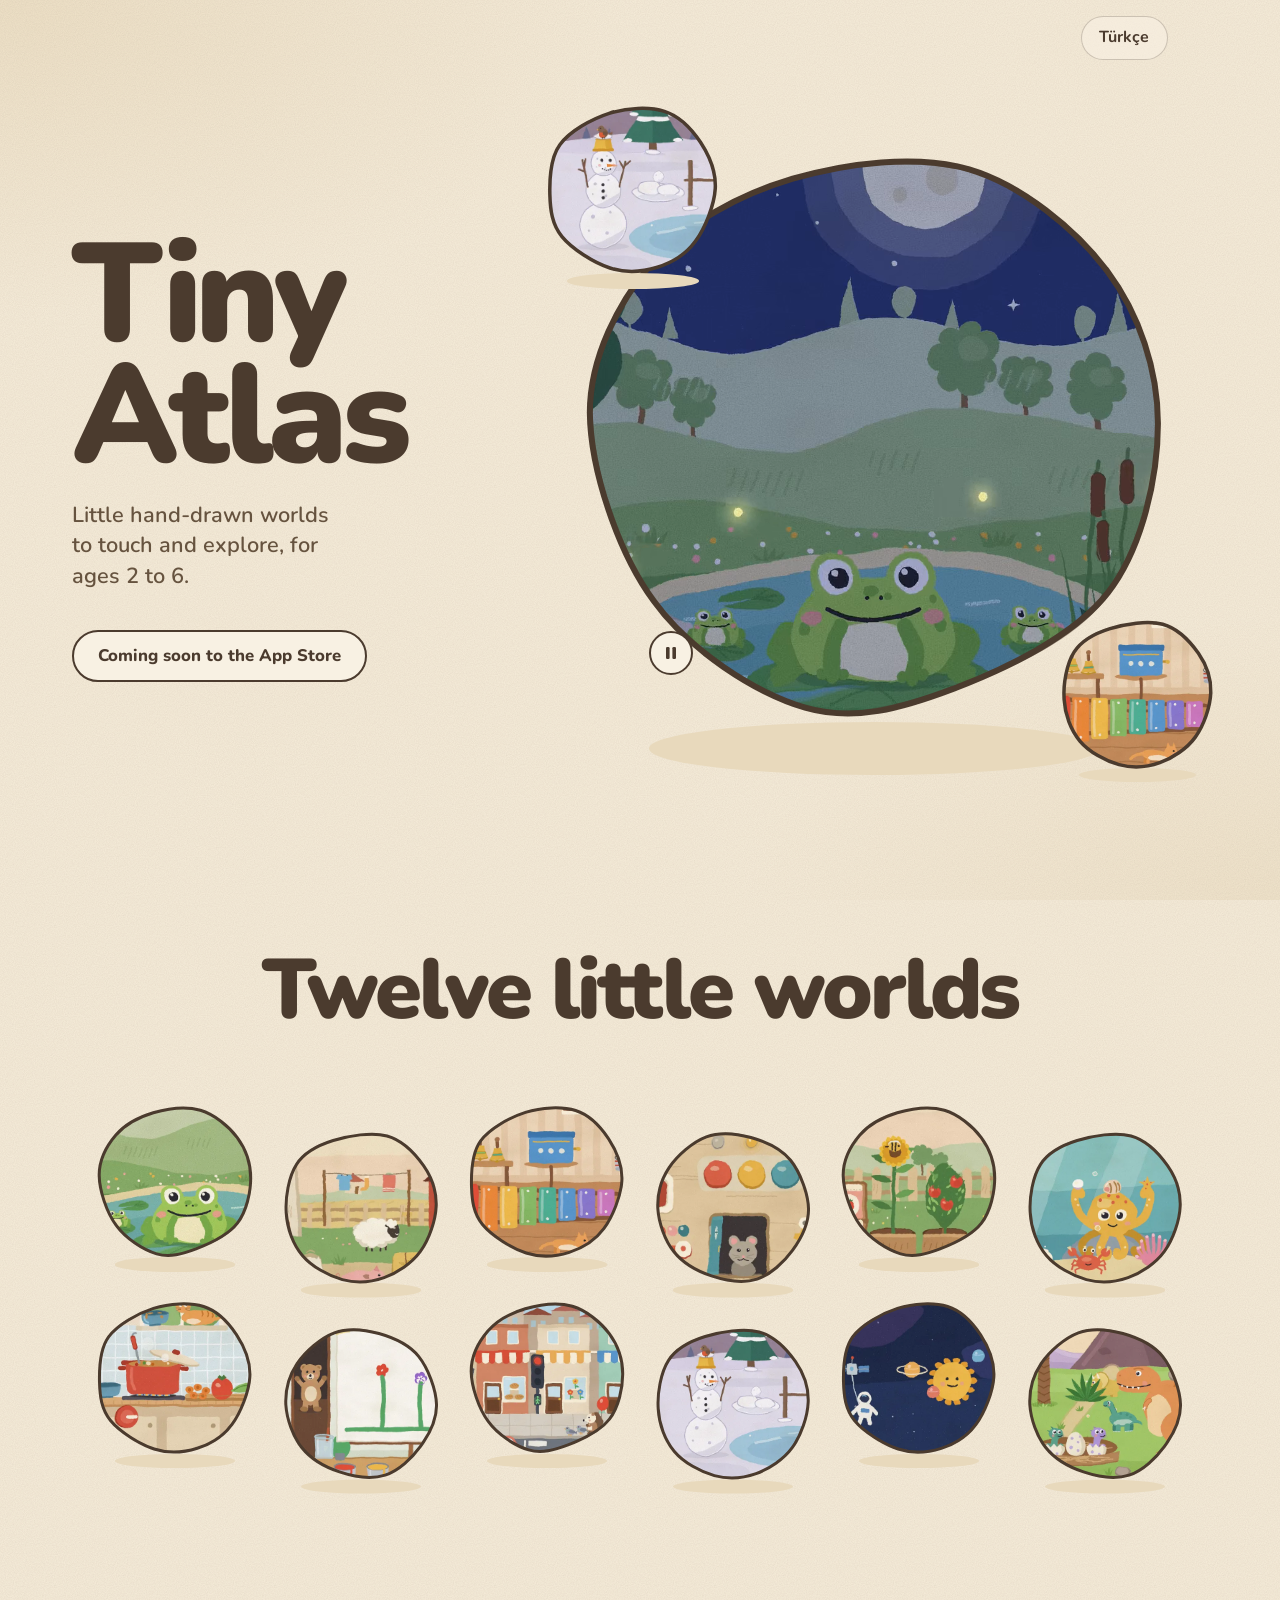
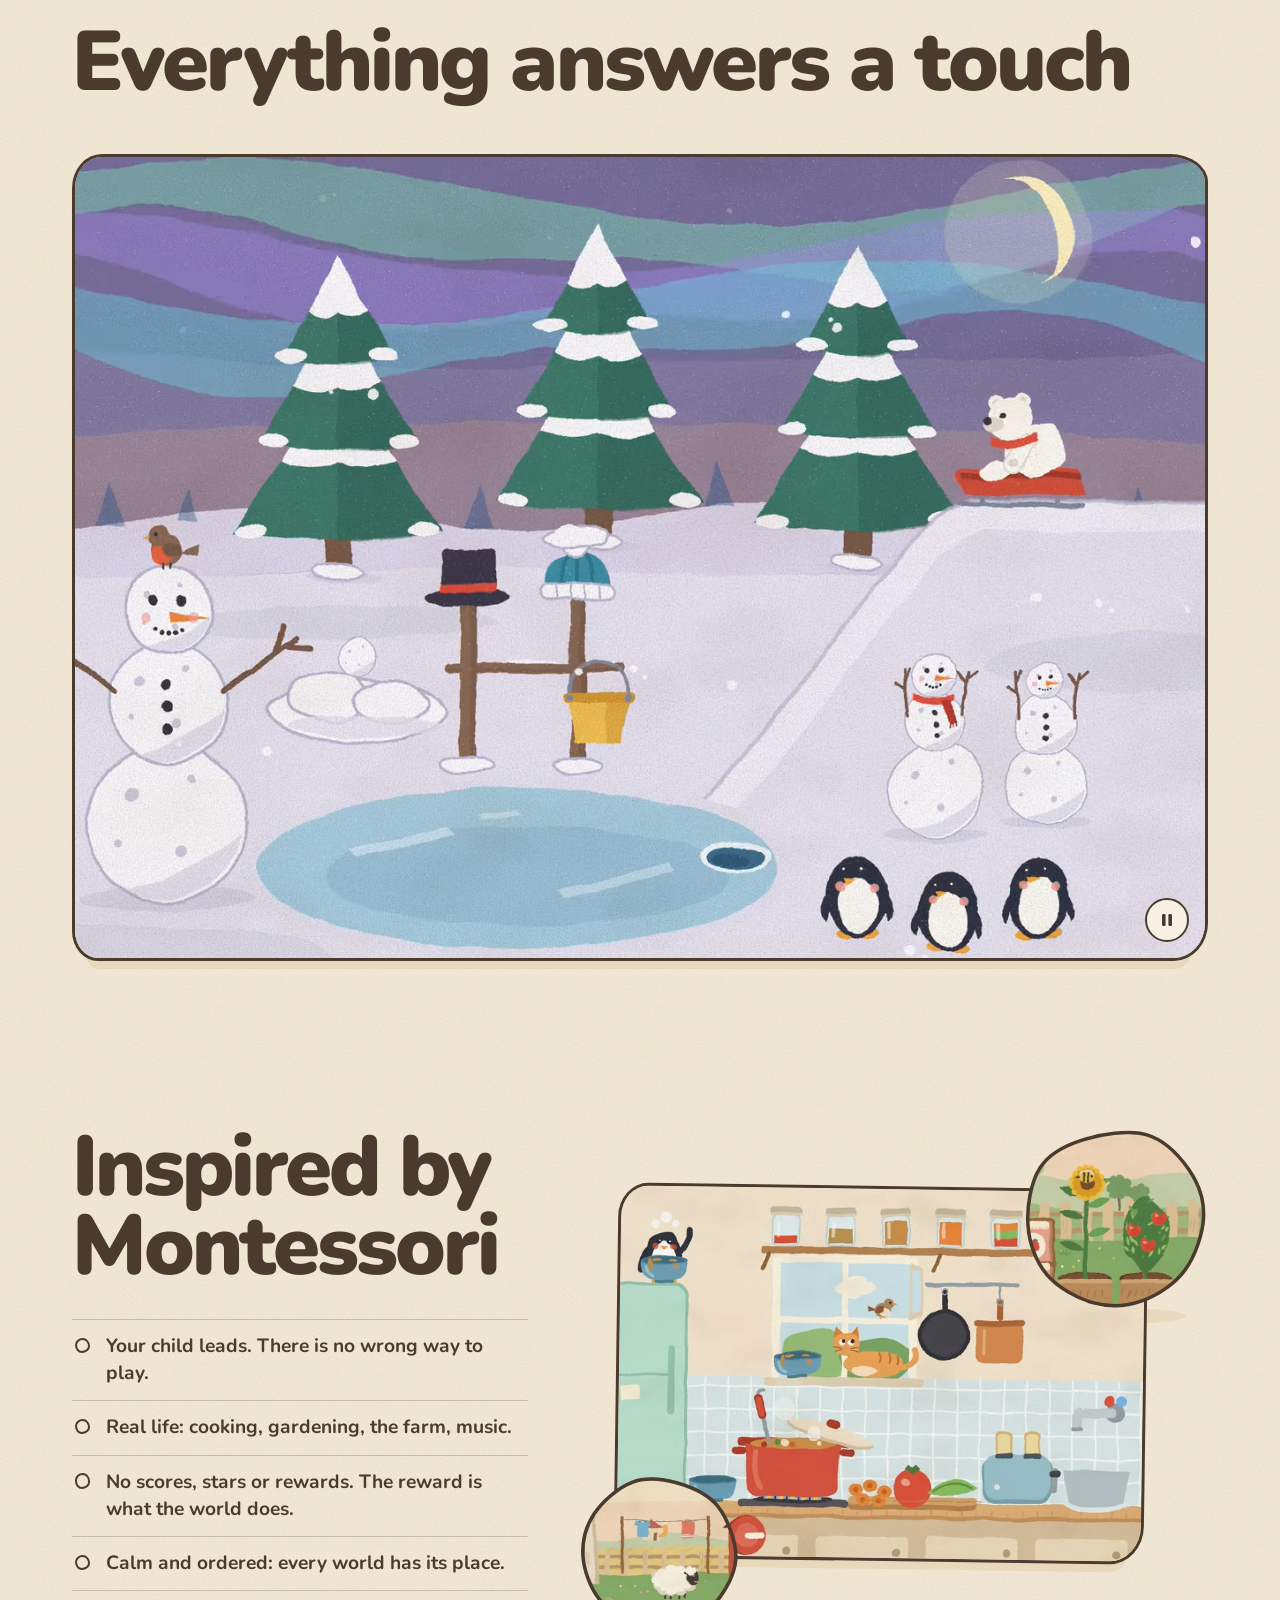
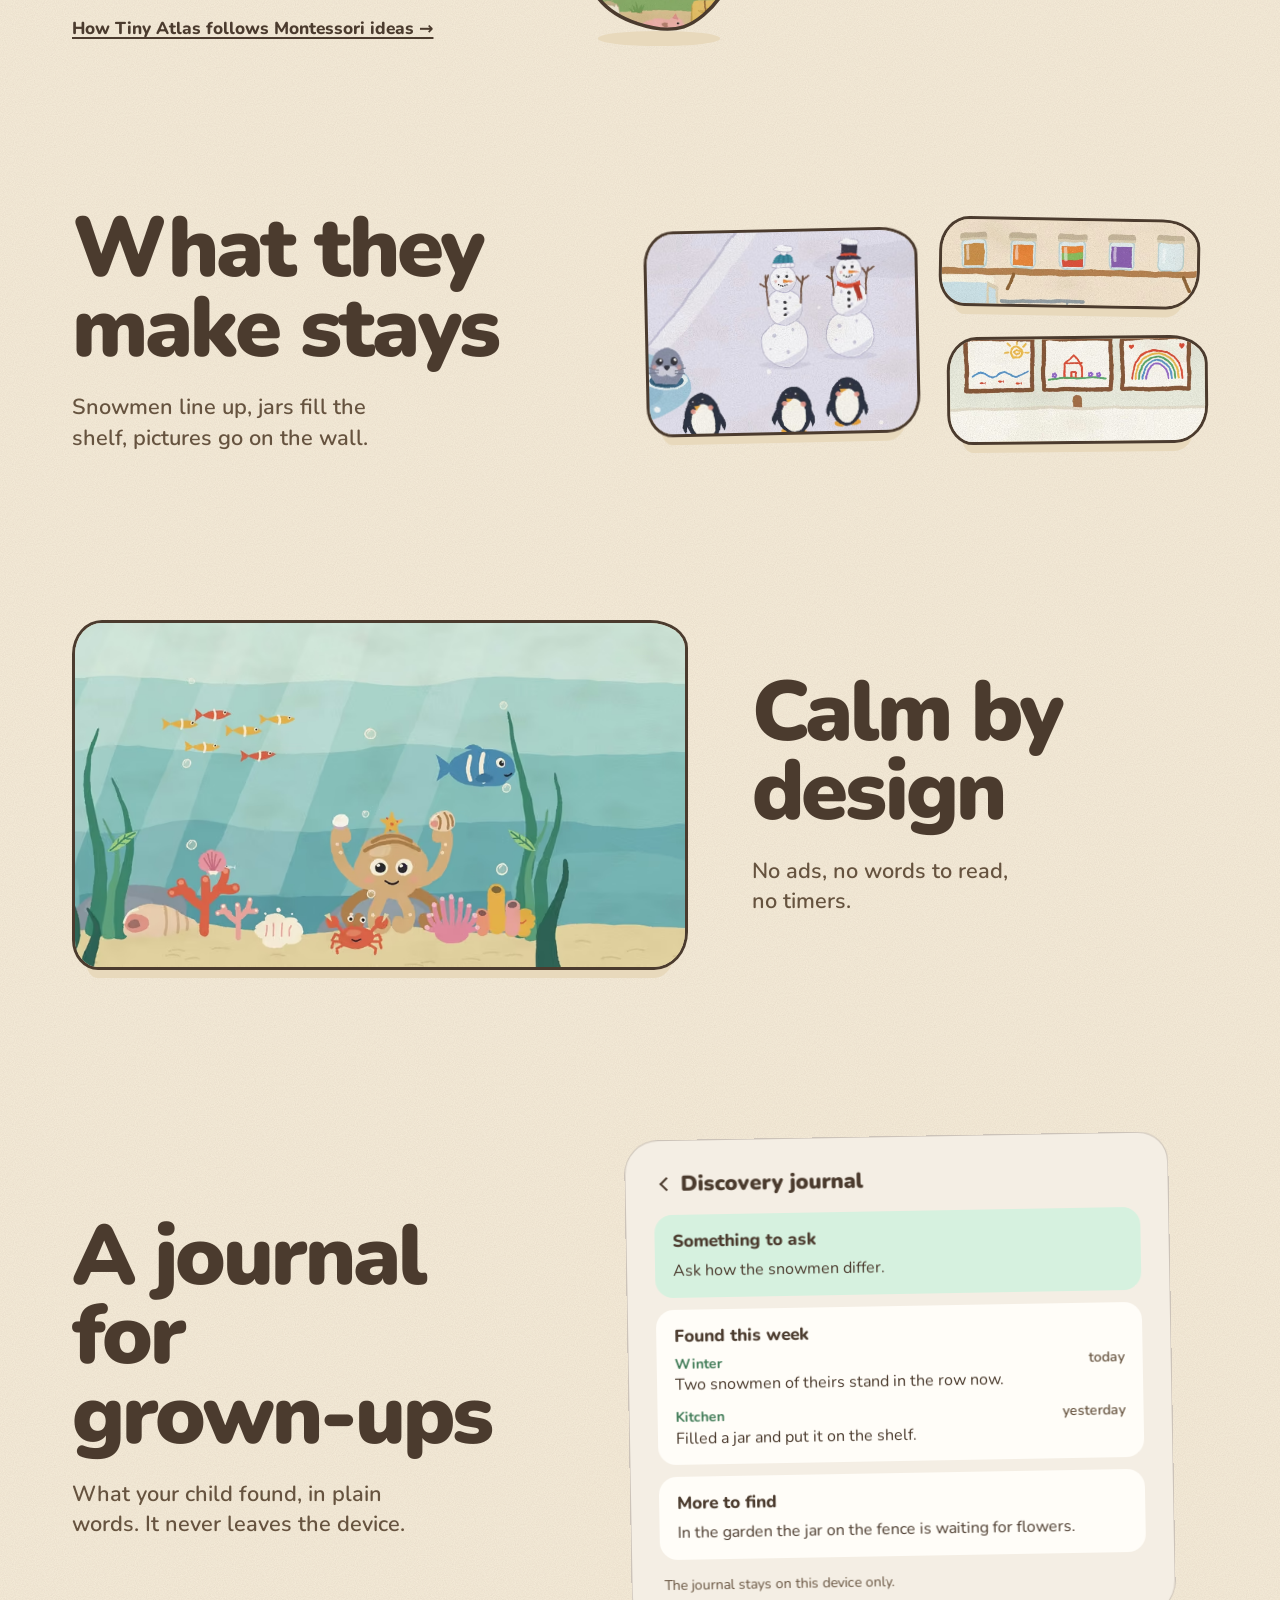
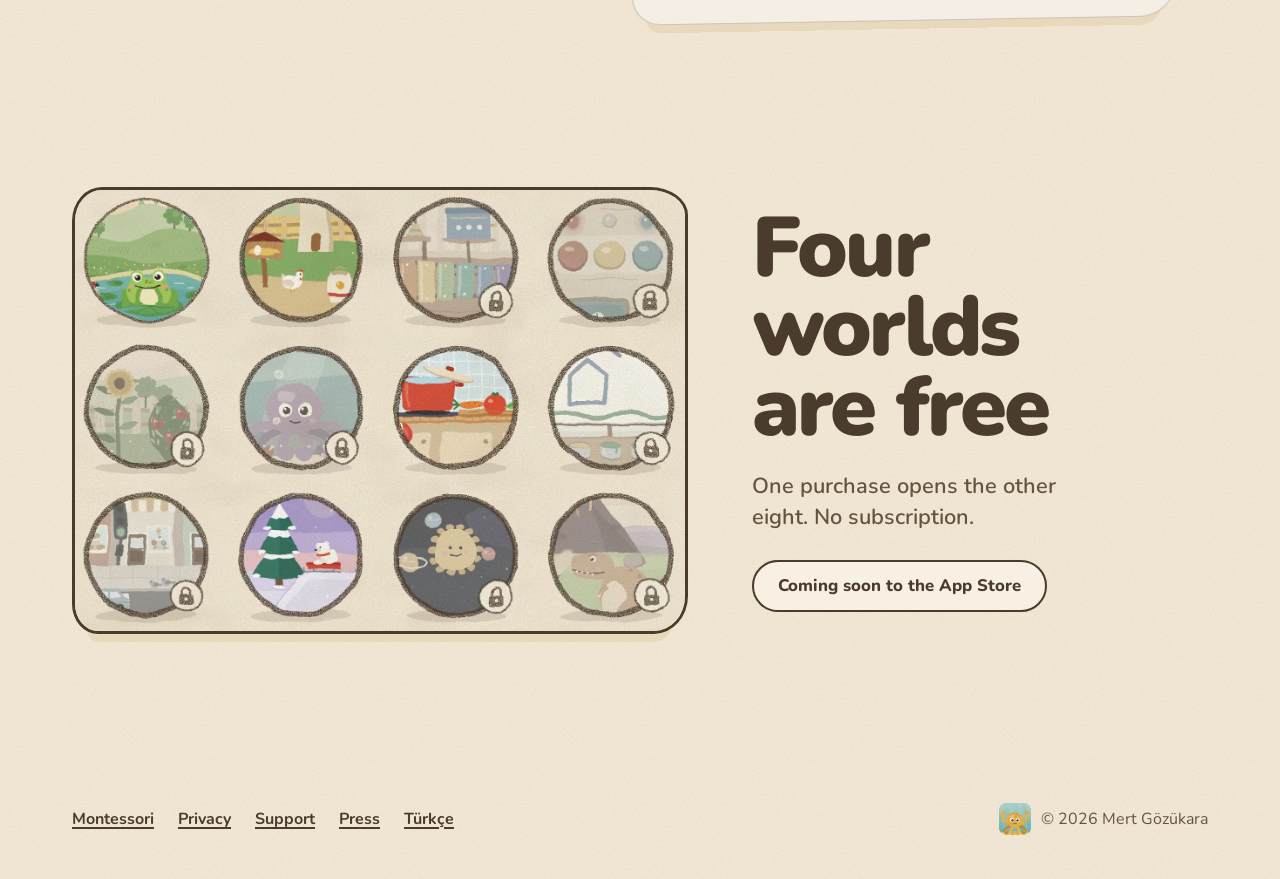
==== commit 341bbd43: "Montessori: a landing section, an article page in both languages, and SEO - Landing (EN/TR): "Inspir" ====
--- a/index.html
+++ b/index.html
@@ -3,8 +3,8 @@
 <head>
 <meta charset="utf-8">
 <meta name="viewport" content="width=device-width, initial-scale=1">
-<title>Tiny Atlas: little hand-drawn worlds for ages 2–6</title>
-<meta name="description" content="Tiny Atlas is a calm, wordless play app for children aged 2 to 6: twelve hand-drawn worlds to touch and explore. Four are free, one purchase opens the rest. No ads, no data collected.">
+<title>Tiny Atlas – calm, Montessori-inspired toddler games for ages 2–6</title>
+<meta name="description" content="Twelve hand-drawn worlds to touch and explore, for toddlers and preschool children aged 2–6. Inspired by Montessori: no ads, no scores, no words to read. Four worlds are free.">
 <link rel="canonical" href="https://playtinyatlas.com/">
 <link rel="alternate" hreflang="en" href="https://playtinyatlas.com/">
 <link rel="alternate" hreflang="tr" href="https://playtinyatlas.com/tr/">
@@ -12,8 +12,8 @@
 <meta name="theme-color" content="#F3E9D6">
 <meta property="og:type" content="website">
 <meta property="og:site_name" content="Tiny Atlas">
-<meta property="og:title" content="Tiny Atlas: little hand-drawn worlds for ages 2–6">
-<meta property="og:description" content="Tiny Atlas is a calm, wordless play app for children aged 2 to 6: twelve hand-drawn worlds to touch and explore. Four are free, one purchase opens the rest. No ads, no data collected.">
+<meta property="og:title" content="Tiny Atlas – calm, Montessori-inspired toddler games for ages 2–6">
+<meta property="og:description" content="Twelve hand-drawn worlds to touch and explore, for toddlers and preschool children aged 2–6. Inspired by Montessori: no ads, no scores, no words to read. Four worlds are free.">
 <meta property="og:url" content="https://playtinyatlas.com/">
 <meta property="og:image" content="https://playtinyatlas.com/assets/img/og-en.jpg">
 <meta property="og:image:width" content="1200">
@@ -22,6 +22,33 @@
 <meta property="og:locale" content="en_US">
 <meta property="og:locale:alternate" content="tr_TR">
 <meta name="twitter:card" content="summary_large_image">
+<meta name="twitter:title" content="Tiny Atlas – calm, Montessori-inspired toddler games for ages 2–6">
+<meta name="twitter:description" content="Twelve hand-drawn worlds to touch and explore, for toddlers and preschool children aged 2–6. Inspired by Montessori: no ads, no scores, no words to read. Four worlds are free.">
+<meta name="twitter:image" content="https://playtinyatlas.com/assets/img/og-en.jpg">
+<script type="application/ld+json">{
+ "@context": "https://schema.org",
+ "@type": "SoftwareApplication",
+ "name": "Tiny Atlas",
+ "alternateName": "Minik Atlas",
+ "url": "https://playtinyatlas.com/",
+ "description": "Twelve hand-drawn worlds to touch and explore, for toddlers and preschool children aged 2–6. Inspired by Montessori: no ads, no scores, no words to read. Four worlds are free.",
+ "inLanguage": "en",
+ "applicationCategory": "EducationalApplication",
+ "operatingSystem": "iOS, iPadOS",
+ "typicalAgeRange": "2-6",
+ "isFamilyFriendly": true,
+ "image": "https://playtinyatlas.com/assets/img/og-en.jpg",
+ "author": {
+  "@type": "Person",
+  "name": "Mert Gözükara"
+ },
+ "offers": {
+  "@type": "Offer",
+  "price": "0",
+  "priceCurrency": "USD",
+  "description": "Free to download with four worlds. One in-app purchase, once, opens the other eight. No subscription."
+ }
+}</script>
 <link rel="icon" href="/favicon.ico" sizes="32x32">
 <link rel="icon" type="image/png" sizes="192x192" href="/assets/img/icon-192.png">
 <link rel="apple-touch-icon" href="/apple-touch-icon.png">
@@ -89,6 +116,21 @@
     <figure class="frame"><figcaption class="vh">Winter at dusk: a tap on the moon brings the northern lights, and the polar bear rides its sled down the hill onto the ice</figcaption><video muted loop playsinline preload="none" poster="/assets/home/winter-sled.jpg" aria-hidden="true" data-clip><source data-src="/assets/home/winter-sled.webm" type="video/webm"><source data-src="/assets/home/winter-sled.mp4" type="video/mp4"></video><button class="play" type="button" data-pause="Pause the clip" data-play="Play the clip" aria-label="Pause the clip" hidden><svg class="i-pause" viewBox="0 0 16 16" aria-hidden="true"><rect x="3" y="2" width="3.6" height="12" rx="1.2"/><rect x="9.4" y="2" width="3.6" height="12" rx="1.2"/></svg><svg class="i-play" viewBox="0 0 16 16" aria-hidden="true"><path d="M4 2.6v10.8c0 .8.9 1.3 1.6.8l8.2-5.4c.6-.4.6-1.2 0-1.6L5.6 1.8C4.9 1.3 4 1.8 4 2.6z"/></svg></button></figure>
   </section>
 
+  <section class="band montessori" aria-labelledby="h-montessori">
+    <div class="split">
+      <div class="words">
+        <h2 id="h-montessori">Inspired by Montessori</h2>
+        <ul class="principles"><li>Your child leads. There is no wrong way to play.</li><li>Real life: cooking, gardening, the farm, music.</li><li>No scores, stars or rewards. The reward is what the world does.</li><li>Calm and ordered: every world has its place.</li></ul>
+        <p class="more"><a href="/montessori/">How Tiny Atlas follows Montessori ideas →</a></p>
+      </div>
+      <div class="m-stage">
+        <figure class="frame"><picture><source type="image/avif" srcset="/assets/home/kitchen-700.avif 700w, /assets/home/kitchen-1400.avif 1400w" sizes="(min-width: 900px) 40rem, 100vw"><source type="image/webp" srcset="/assets/home/kitchen-700.webp 700w, /assets/home/kitchen-1400.webp 1400w" sizes="(min-width: 900px) 40rem, 100vw"><img src="/assets/home/kitchen-700.jpg" srcset="/assets/home/kitchen-700.jpg 700w, /assets/home/kitchen-1400.jpg 1400w" sizes="(min-width: 900px) 40rem, 100vw" width="1400" height="987" alt="The kitchen: soup bubbling on the stove, a tomato and carrot slices on the board, jars of soup on the shelf and a cat in the window" loading="lazy" decoding="async"></picture></figure>
+        <div class="win m-w1"><div class="win__media clip-b"><img src="/assets/home/w-garden.webp" width="440" height="440" alt="The garden: a sunflower and a tomato plant" loading="lazy" decoding="async"></div><svg class="win__ring" viewBox="0 0 1 1" preserveAspectRatio="none" aria-hidden="true" focusable="false"><use href="#ring-b"/><use href="#ring-b" transform="rotate(3 .5 .5)"/></svg></div>
+        <div class="win m-w2"><div class="win__media clip-d"><img src="/assets/home/w-farm.webp" width="440" height="440" alt="The farm: a sheep by the washing line" loading="lazy" decoding="async"></div><svg class="win__ring" viewBox="0 0 1 1" preserveAspectRatio="none" aria-hidden="true" focusable="false"><use href="#ring-d"/><use href="#ring-d" transform="rotate(3 .5 .5)"/></svg></div>
+      </div>
+    </div>
+  </section>
+
   <section class="band made" aria-labelledby="h-made">
     <div class="split">
       <div class="words">
@@ -107,8 +149,7 @@
     <div class="split split--flip">
       <div class="words">
         <h2 id="h-calm">Calm by design</h2>
-        <p class="say">No ads, no words to read, nothing to win or lose.</p>
-        <p class="aside">Inspired by Montessori: the child leads, and there is no wrong way to play.</p>
+        <p class="say">No ads, no words to read, no timers.</p>
       </div>
       <figure class="frame"><picture><source type="image/avif" srcset="/assets/home/reef-800.avif 800w, /assets/home/reef-1600.avif 1600w" sizes="(min-width: 900px) 44rem, 100vw"><source type="image/webp" srcset="/assets/home/reef-800.webp 800w, /assets/home/reef-1600.webp 1600w" sizes="(min-width: 900px) 44rem, 100vw"><img src="/assets/home/reef-800.jpg" srcset="/assets/home/reef-800.jpg 800w, /assets/home/reef-1600.jpg 1600w" sizes="(min-width: 900px) 44rem, 100vw" width="1600" height="901" alt="Under the sea: an octopus holding shells and a starfish, with a crab, corals and a little shoal of fish" loading="lazy" decoding="async"></picture></figure>
     </div>
@@ -147,6 +188,7 @@
 </main>
 <footer class="foot">
   <nav aria-label="Site">
+    <a href="/montessori/">Montessori</a>
     <a href="/privacy/">Privacy</a>
     <a href="/support/">Support</a>
     <a href="/press/">Press</a>
--- a/assets/home.css
+++ b/assets/home.css
@@ -194,3 +194,42 @@
   .hero .stage { width: min(100%, 44rem); }
   .made .split { grid-template-columns: minmax(0, 0.95fr) minmax(0, 1.05fr); }
 }
+
+/* Montessori: a few short principles beside the real-life worlds */
+.principles { list-style: none; margin: clamp(1.4rem, 2.5vw, 2rem) 0 0; padding: 0; max-width: 30rem; }
+.principles li {
+  position: relative; padding: 0.85rem 0 0.85rem 2.1rem;
+  font-size: clamp(1.08rem, 1.5vw, 1.25rem); line-height: 1.38; font-weight: 700;
+  border-top: 1px solid var(--line);
+}
+.principles li:last-child { border-bottom: 1px solid var(--line); }
+.principles li::before {
+  content: ""; position: absolute; left: 0.2rem; top: 1.12rem; width: 0.95rem; height: 0.95rem;
+  border: 2.5px solid var(--ink); border-radius: 52% 48% 55% 45% / 47% 55% 45% 53%;
+}
+.more { margin-top: 1.5rem; font-weight: 800; font-size: 1.08rem; }
+.more a { text-decoration-thickness: 2px; }
+.m-stage { position: relative; padding: 8% 10% 12% 4%; }
+.m-stage .frame { transform: rotate(0.8deg); }
+.m-stage .win { position: absolute; --ring: 3.5px; }
+.m-stage .m-w1 { width: 30%; right: 0; top: -2%; }
+.m-stage .m-w2 { width: 26%; left: -2%; bottom: 0; }
+@media (prefers-reduced-motion: reduce) { .m-stage .frame { transform: none; } }
+
+/* The Montessori article */
+.article { max-width: 46rem; }
+.article h1 { font-size: clamp(2.6rem, 7vw, 4.4rem); font-weight: 900; letter-spacing: -0.035em; line-height: 0.95; margin-bottom: 1.25rem; }
+.article .lede { font-size: clamp(1.2rem, 2.2vw, 1.4rem); line-height: 1.5; font-weight: 600; color: var(--ink-soft); max-width: 36rem; }
+.article h2 { font-size: clamp(1.6rem, 3.6vw, 2.1rem); font-weight: 900; letter-spacing: -0.02em; margin: 3rem 0 0.8rem; }
+.article p { max-width: 38rem; }
+.article .frame { margin: 2rem 0 0.6rem; max-width: 44rem; }
+.article figcaption.cap { font-size: 0.98rem; color: var(--ink-soft); font-weight: 600; max-width: 38rem; margin-top: 0.4rem; }
+.article figure.shot { margin: 2rem 0 0; }
+.article figure.shot .frame { margin: 0 0 0.6rem; }
+.article ul.tips { padding-left: 1.25rem; max-width: 38rem; }
+.article ul.tips li + li { margin-top: 0.55rem; }
+.article .end { margin-top: 3rem; display: flex; flex-wrap: wrap; align-items: center; gap: 1rem 1.5rem; }
+.article .store-soon { margin: 0; }
+.article .pair { display: grid; gap: 1rem; margin: 2rem 0 0; grid-template-columns: 1fr 1fr; max-width: 44rem; }
+.article .pair .frame { margin: 0; }
+@media (max-width: 560px) { .article .pair { grid-template-columns: 1fr; } }
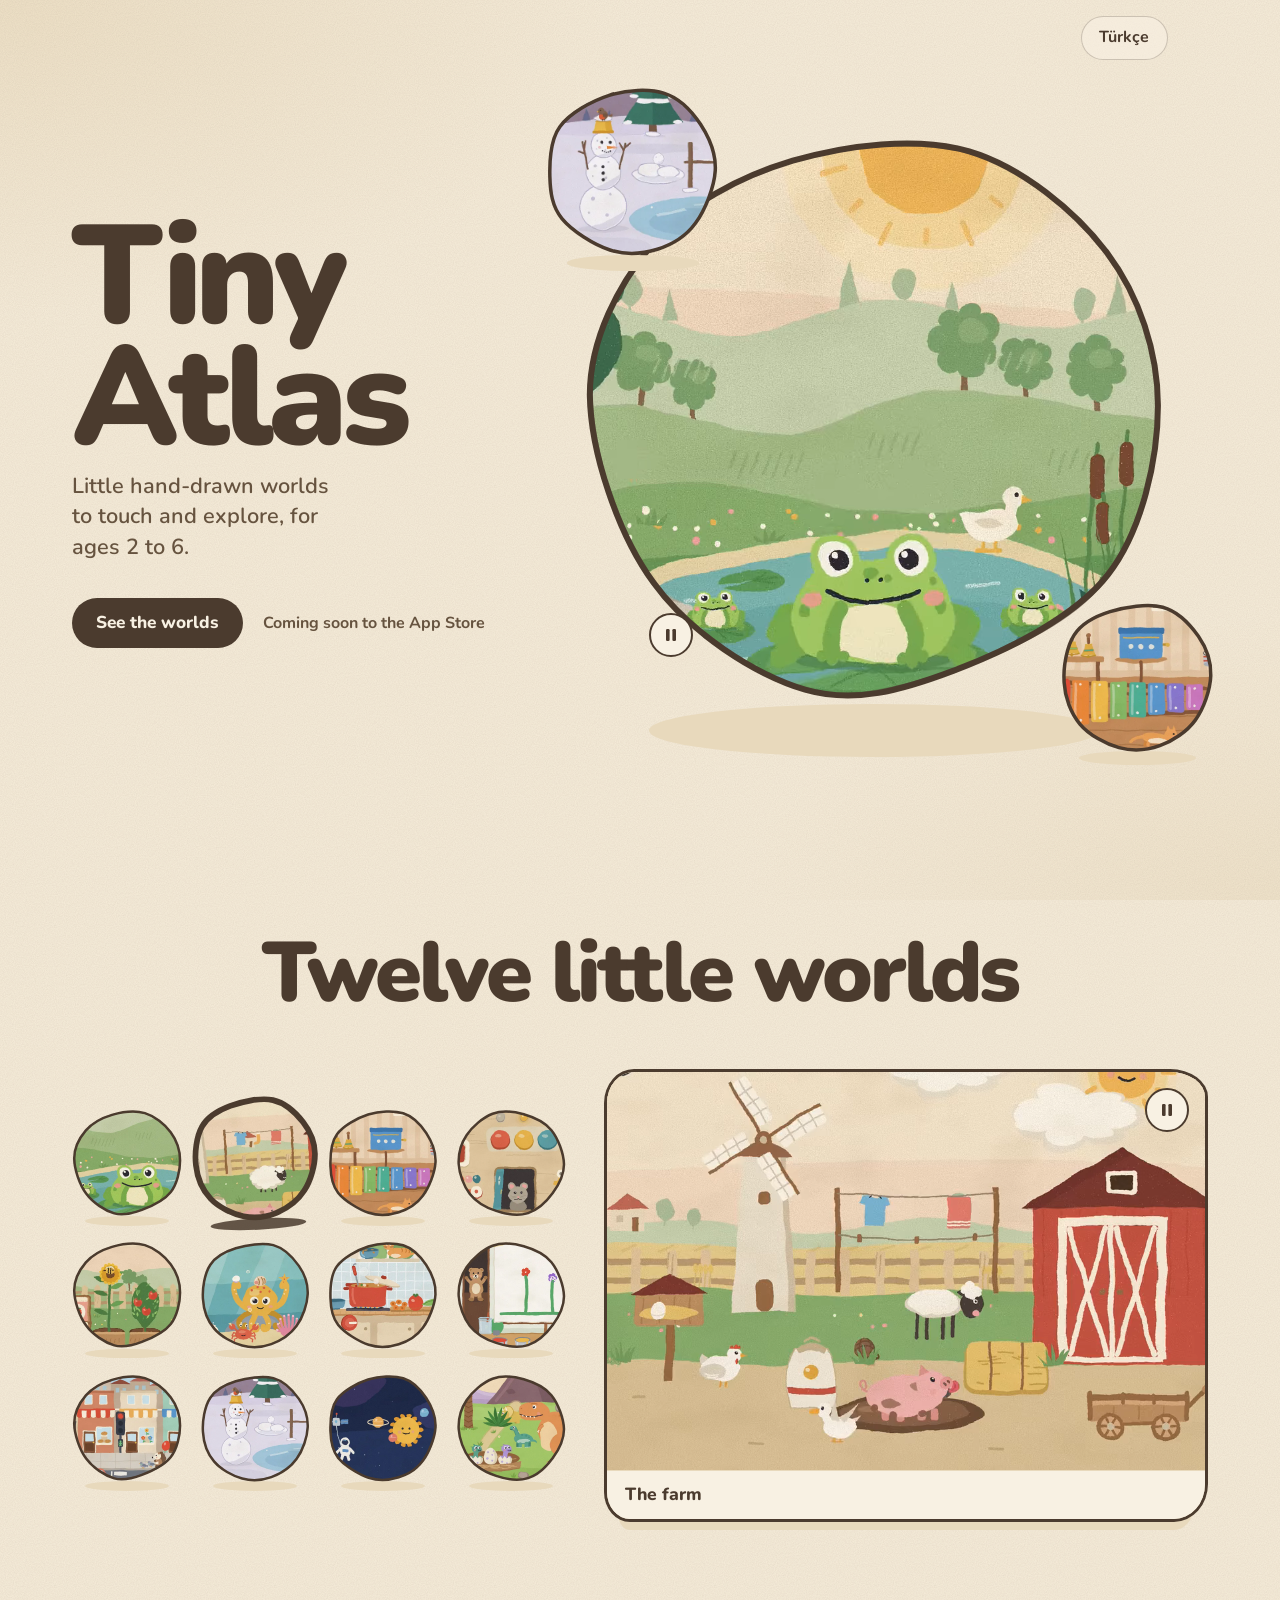
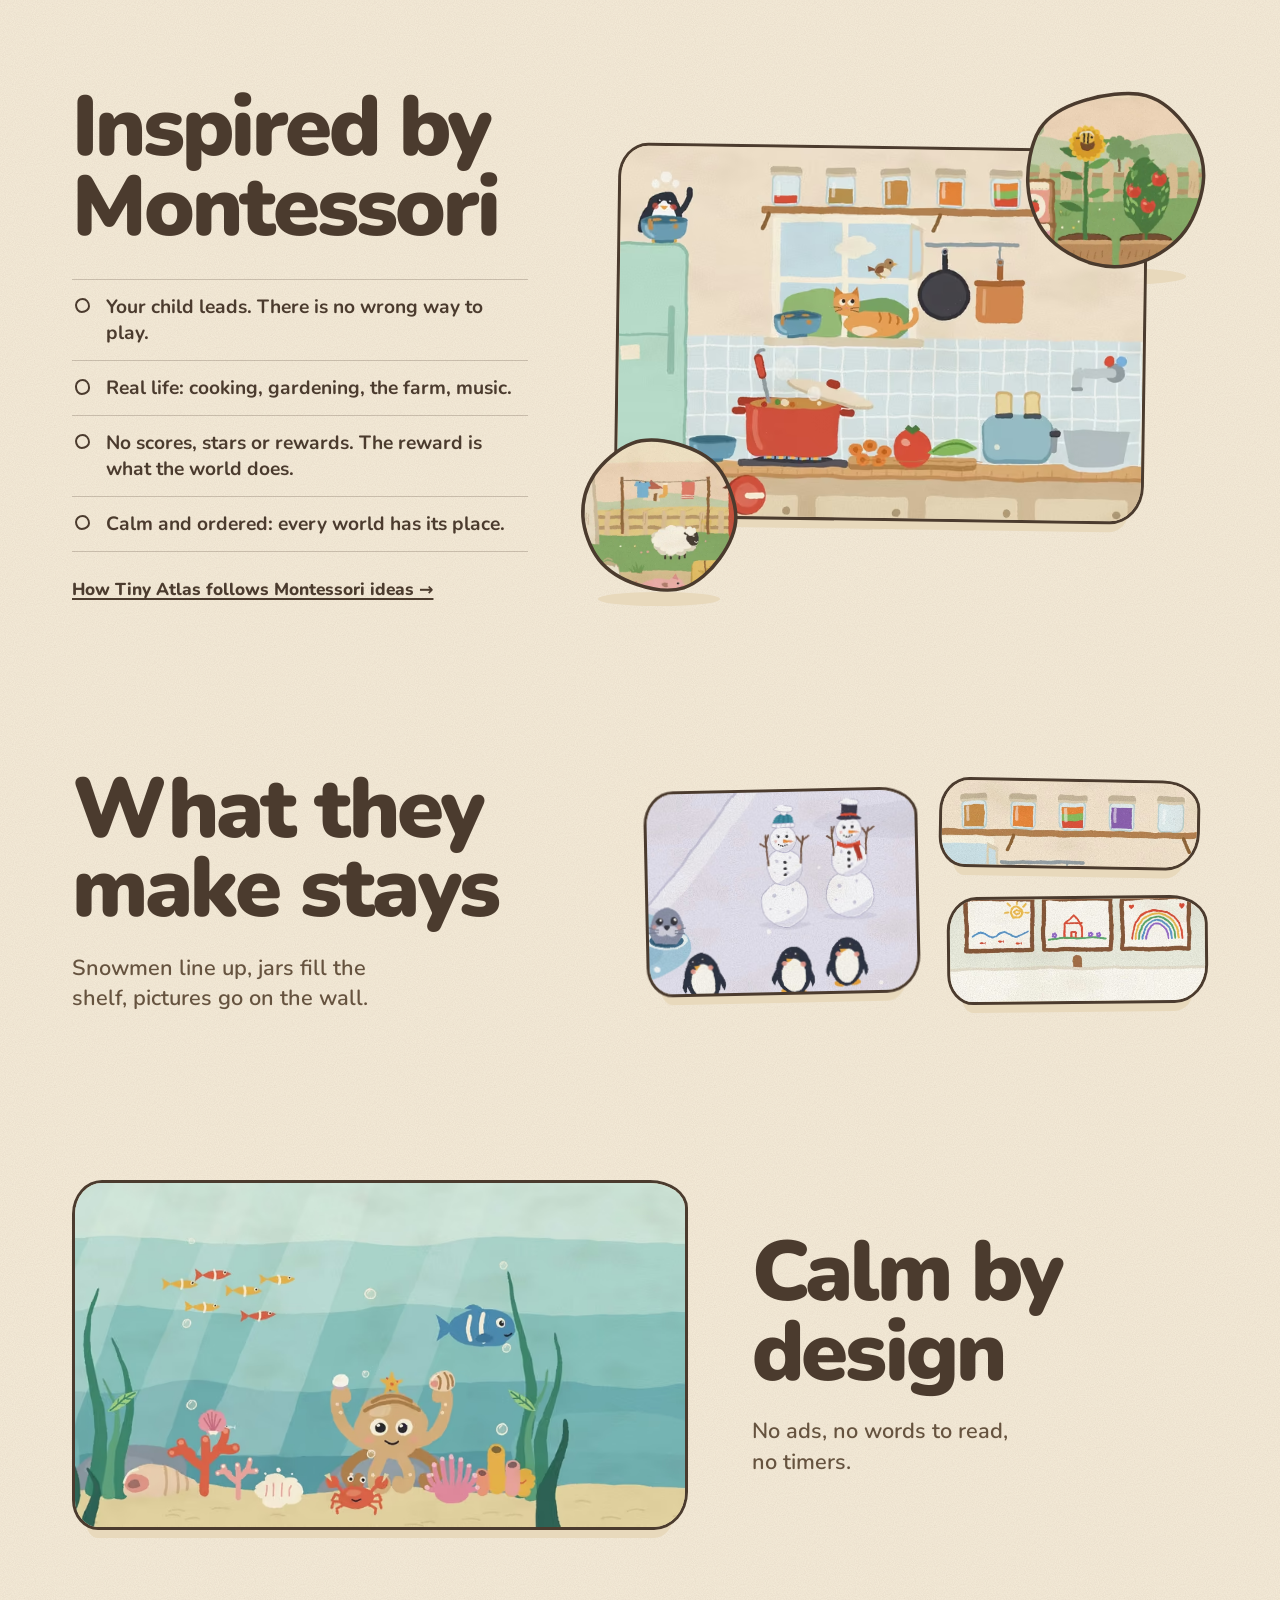
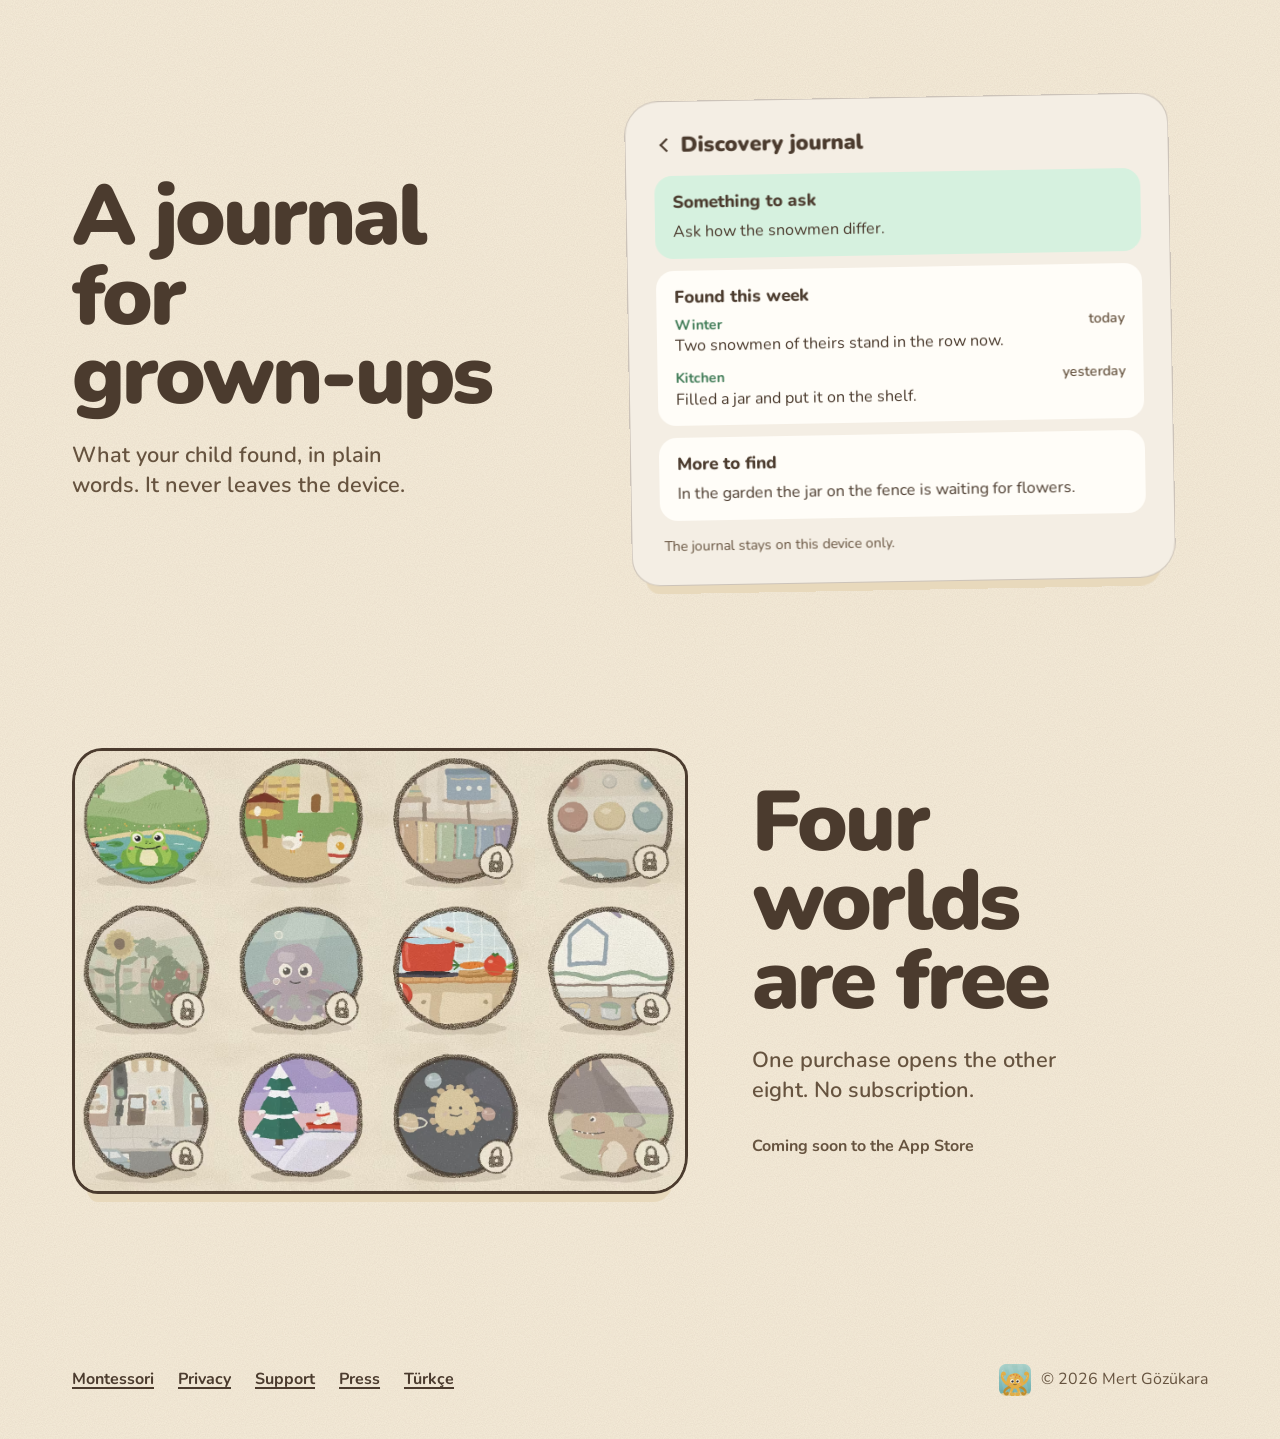
==== commit 0c168ea9: "Landing: a bright hero, an honest call to action, and a stage for the twelve worlds - Hero (EN/TR): " ====
--- a/index.html
+++ b/index.html
@@ -52,7 +52,7 @@
 <link rel="icon" href="/favicon.ico" sizes="32x32">
 <link rel="icon" type="image/png" sizes="192x192" href="/assets/img/icon-192.png">
 <link rel="apple-touch-icon" href="/apple-touch-icon.png">
-<link rel="preload" as="image" href="/assets/home/pond-night.jpg" fetchpriority="high">
+<link rel="preload" as="image" href="/assets/home/pond-day.jpg" fetchpriority="high">
 <link rel="preconnect" href="https://fonts.googleapis.com">
 <link rel="preconnect" href="https://fonts.gstatic.com" crossorigin>
 <link rel="stylesheet" href="https://fonts.googleapis.com/css2?family=Nunito:wght@400;600;700;800;900&amp;display=swap">
@@ -68,52 +68,55 @@
 <main id="main">
 
   <section class="band hero">
-    <div class="split">
-      <div class="words">
-        <h1>Tiny Atlas</h1>
-        <p class="say">Little hand-drawn worlds to touch and explore, for ages 2&nbsp;to&nbsp;6.</p>
-        <div class="store" id="app-store">
-          <!-- App Store: when the app is live, replace this <p> with Apple's official badge for this language,
-               linked to the app (developer.apple.com/app-store/marketing/guidelines), e.g.
-               <a href="https://apps.apple.com/app/id…"><img src="/assets/img/app-store-badge-en.svg" width="160" height="54" alt="Download on the App Store"></a>
-               The same place is in the last section ("price"), below. -->
-          <p class="store-soon">Coming soon to the App Store</p>
-        </div>
-      </div>
+    <div class="hero-grid">
+      <h1>Tiny Atlas</h1>
       <div class="stage">
         <figure class="win win--big">
-          <figcaption class="vh">The pond at night: the frog jumps from its lily pad while fireflies glow by the water</figcaption>
-          <div class="win__media clip-a"><video muted loop playsinline preload="none" poster="/assets/home/pond-night.jpg" aria-hidden="true" data-clip><source data-src="/assets/home/pond-night.webm" type="video/webm"><source data-src="/assets/home/pond-night.mp4" type="video/mp4"></video></div>
+          <figcaption class="vh">The pond on a sunny day: the frog jumps from its lily pad while little frogs sit on the pads nearby</figcaption>
+          <div class="win__media clip-a"><video muted loop playsinline preload="none" poster="/assets/home/pond-day.jpg" aria-hidden="true" data-clip><source data-src="/assets/home/pond-day.webm" type="video/webm"><source data-src="/assets/home/pond-day.mp4" type="video/mp4"></video></div>
           <button class="play" type="button" data-pause="Pause the clip" data-play="Play the clip" aria-label="Pause the clip" hidden><svg class="i-pause" viewBox="0 0 16 16" aria-hidden="true"><rect x="3" y="2" width="3.6" height="12" rx="1.2"/><rect x="9.4" y="2" width="3.6" height="12" rx="1.2"/></svg><svg class="i-play" viewBox="0 0 16 16" aria-hidden="true"><path d="M4 2.6v10.8c0 .8.9 1.3 1.6.8l8.2-5.4c.6-.4.6-1.2 0-1.6L5.6 1.8C4.9 1.3 4 1.8 4 2.6z"/></svg></button>
           <svg class="win__ring" viewBox="0 0 1 1" preserveAspectRatio="none" aria-hidden="true" focusable="false"><use href="#ring-a"/><use href="#ring-a" transform="rotate(3 .5 .5)"/></svg>
         </figure>
         <div class="win win--s1"><div class="win__media clip-c"><img src="/assets/home/w-winter.webp" width="440" height="440" alt="" decoding="async"></div><svg class="win__ring" viewBox="0 0 1 1" preserveAspectRatio="none" aria-hidden="true" focusable="false"><use href="#ring-c"/><use href="#ring-c" transform="rotate(3 .5 .5)"/></svg></div>
         <div class="win win--s2"><div class="win__media clip-b"><img src="/assets/home/w-music.webp" width="440" height="440" alt="" decoding="async"></div><svg class="win__ring" viewBox="0 0 1 1" preserveAspectRatio="none" aria-hidden="true" focusable="false"><use href="#ring-b"/><use href="#ring-b" transform="rotate(3 .5 .5)"/></svg></div>
       </div>
-    </div>
-  </section>
-
-  <section class="band twelve" aria-labelledby="h-twelve">
-    <div class="words"><h2 id="h-twelve">Twelve little worlds</h2></div>
-    <ul class="worlds">
-      <li><div class="win"><div class="win__media clip-a"><img src="/assets/home/w-pond.webp" width="440" height="440" alt="The pond: a frog on a lily pad" loading="lazy" decoding="async"></div><svg class="win__ring" viewBox="0 0 1 1" preserveAspectRatio="none" aria-hidden="true" focusable="false"><use href="#ring-a"/><use href="#ring-a" transform="rotate(3 .5 .5)"/></svg></div></li>
-      <li><div class="win"><div class="win__media clip-b"><img src="/assets/home/w-farm.webp" width="440" height="440" alt="The farm: a sheep by the washing line" loading="lazy" decoding="async"></div><svg class="win__ring" viewBox="0 0 1 1" preserveAspectRatio="none" aria-hidden="true" focusable="false"><use href="#ring-b"/><use href="#ring-b" transform="rotate(3 .5 .5)"/></svg></div></li>
-      <li><div class="win"><div class="win__media clip-c"><img src="/assets/home/w-music.webp" width="440" height="440" alt="The music room: a rainbow xylophone" loading="lazy" decoding="async"></div><svg class="win__ring" viewBox="0 0 1 1" preserveAspectRatio="none" aria-hidden="true" focusable="false"><use href="#ring-c"/><use href="#ring-c" transform="rotate(3 .5 .5)"/></svg></div></li>
-      <li><div class="win"><div class="win__media clip-d"><img src="/assets/home/w-board.webp" width="440" height="440" alt="The busy board: three buttons and a mouse at its door" loading="lazy" decoding="async"></div><svg class="win__ring" viewBox="0 0 1 1" preserveAspectRatio="none" aria-hidden="true" focusable="false"><use href="#ring-d"/><use href="#ring-d" transform="rotate(3 .5 .5)"/></svg></div></li>
-      <li><div class="win"><div class="win__media clip-a"><img src="/assets/home/w-garden.webp" width="440" height="440" alt="The garden: a sunflower and a tomato plant" loading="lazy" decoding="async"></div><svg class="win__ring" viewBox="0 0 1 1" preserveAspectRatio="none" aria-hidden="true" focusable="false"><use href="#ring-a"/><use href="#ring-a" transform="rotate(3 .5 .5)"/></svg></div></li>
-      <li><div class="win"><div class="win__media clip-b"><img src="/assets/home/w-reef.webp" width="440" height="440" alt="Under the sea: an octopus holding shells" loading="lazy" decoding="async"></div><svg class="win__ring" viewBox="0 0 1 1" preserveAspectRatio="none" aria-hidden="true" focusable="false"><use href="#ring-b"/><use href="#ring-b" transform="rotate(3 .5 .5)"/></svg></div></li>
-      <li><div class="win"><div class="win__media clip-c"><img src="/assets/home/w-kitchen.webp" width="440" height="440" alt="The kitchen: soup on the stove" loading="lazy" decoding="async"></div><svg class="win__ring" viewBox="0 0 1 1" preserveAspectRatio="none" aria-hidden="true" focusable="false"><use href="#ring-c"/><use href="#ring-c" transform="rotate(3 .5 .5)"/></svg></div></li>
-      <li><div class="win"><div class="win__media clip-d"><img src="/assets/home/w-studio.webp" width="440" height="440" alt="The studio: a bear and a painting of flowers" loading="lazy" decoding="async"></div><svg class="win__ring" viewBox="0 0 1 1" preserveAspectRatio="none" aria-hidden="true" focusable="false"><use href="#ring-d"/><use href="#ring-d" transform="rotate(3 .5 .5)"/></svg></div></li>
-      <li><div class="win"><div class="win__media clip-a"><img src="/assets/home/w-street.webp" width="440" height="440" alt="The street: shops and a traffic light" loading="lazy" decoding="async"></div><svg class="win__ring" viewBox="0 0 1 1" preserveAspectRatio="none" aria-hidden="true" focusable="false"><use href="#ring-a"/><use href="#ring-a" transform="rotate(3 .5 .5)"/></svg></div></li>
-      <li><div class="win"><div class="win__media clip-b"><img src="/assets/home/w-winter.webp" width="440" height="440" alt="Winter: a snowman with a robin on its hat" loading="lazy" decoding="async"></div><svg class="win__ring" viewBox="0 0 1 1" preserveAspectRatio="none" aria-hidden="true" focusable="false"><use href="#ring-b"/><use href="#ring-b" transform="rotate(3 .5 .5)"/></svg></div></li>
-      <li><div class="win"><div class="win__media clip-c"><img src="/assets/home/w-space.webp" width="440" height="440" alt="Space: a smiling sun, planets and an astronaut" loading="lazy" decoding="async"></div><svg class="win__ring" viewBox="0 0 1 1" preserveAspectRatio="none" aria-hidden="true" focusable="false"><use href="#ring-c"/><use href="#ring-c" transform="rotate(3 .5 .5)"/></svg></div></li>
-      <li><div class="win"><div class="win__media clip-d"><img src="/assets/home/w-dino.webp" width="440" height="440" alt="Dinosaur valley: babies hatching in a nest" loading="lazy" decoding="async"></div><svg class="win__ring" viewBox="0 0 1 1" preserveAspectRatio="none" aria-hidden="true" focusable="false"><use href="#ring-d"/><use href="#ring-d" transform="rotate(3 .5 .5)"/></svg></div></li>
-    </ul>
-  </section>
-
-  <section class="band touch" aria-labelledby="h-touch">
-    <div class="words"><h2 id="h-touch">Everything answers a touch</h2></div>
-    <figure class="frame"><figcaption class="vh">Winter at dusk: a tap on the moon brings the northern lights, and the polar bear rides its sled down the hill onto the ice</figcaption><video muted loop playsinline preload="none" poster="/assets/home/winter-sled.jpg" aria-hidden="true" data-clip><source data-src="/assets/home/winter-sled.webm" type="video/webm"><source data-src="/assets/home/winter-sled.mp4" type="video/mp4"></video><button class="play" type="button" data-pause="Pause the clip" data-play="Play the clip" aria-label="Pause the clip" hidden><svg class="i-pause" viewBox="0 0 16 16" aria-hidden="true"><rect x="3" y="2" width="3.6" height="12" rx="1.2"/><rect x="9.4" y="2" width="3.6" height="12" rx="1.2"/></svg><svg class="i-play" viewBox="0 0 16 16" aria-hidden="true"><path d="M4 2.6v10.8c0 .8.9 1.3 1.6.8l8.2-5.4c.6-.4.6-1.2 0-1.6L5.6 1.8C4.9 1.3 4 1.8 4 2.6z"/></svg></button></figure>
+      <p class="say">Little hand-drawn worlds to touch and explore, for ages 2&nbsp;to&nbsp;6.</p>
+      <div class="cta" id="app-store">
+        <a class="go" href="#worlds">See the worlds</a>
+        <!-- App Store: when the app is live, replace the <p> below with Apple's official badge for this language,
+             linked to the app (developer.apple.com/app-store/marketing/guidelines), e.g.
+             <a href="https://apps.apple.com/app/id…"><img src="/assets/img/app-store-badge-en.svg" width="160" height="54" alt="Download on the App Store"></a>
+             The same place is in the last section ("price"), below. -->
+        <p class="soon">Coming soon to the App Store</p>
+      </div>
+    </div>
+  </section>
+
+  <section class="band worlds" id="worlds" aria-labelledby="h-worlds">
+    <div class="words"><h2 id="h-worlds">Twelve little worlds</h2></div>
+    <div class="ws">
+      <figure class="frame screen">
+        <div class="screen-in">
+          <video muted loop playsinline preload="none" poster="/assets/home/stage/farm.jpg" aria-hidden="true" data-stage="farm"></video>
+        </div>
+        <button class="play" type="button" data-pause="Pause the clip" data-play="Play the clip" aria-label="Pause the clip" hidden><svg class="i-pause" viewBox="0 0 16 16" aria-hidden="true"><rect x="3" y="2" width="3.6" height="12" rx="1.2"/><rect x="9.4" y="2" width="3.6" height="12" rx="1.2"/></svg><svg class="i-play" viewBox="0 0 16 16" aria-hidden="true"><path d="M4 2.6v10.8c0 .8.9 1.3 1.6.8l8.2-5.4c.6-.4.6-1.2 0-1.6L5.6 1.8C4.9 1.3 4 1.8 4 2.6z"/></svg></button>
+        <figcaption class="screen-name" aria-live="polite"><span class="nm">The farm</span><span class="vh"> The windmill turns, and the cow looks out of the barn.</span></figcaption>
+      </figure>
+      <ul class="picker">
+        <li><button type="button" class="pick" aria-pressed="false" data-world="pond" data-name="The pond" data-act="The frog jumps from its lily pad, and the duck waddles by."><span class="win"><span class="win__media clip-a"><img src="/assets/home/w-pond.webp" width="440" height="440" alt="" loading="lazy" decoding="async"></span><svg class="win__ring" viewBox="0 0 1 1" preserveAspectRatio="none" aria-hidden="true" focusable="false"><use href="#ring-a"/><use href="#ring-a" transform="rotate(3 .5 .5)"/></svg></span><span class="vh">The pond</span></button></li>
+        <li><button type="button" class="pick" aria-pressed="true" data-world="farm" data-name="The farm" data-act="The windmill turns, and the cow looks out of the barn."><span class="win"><span class="win__media clip-b"><img src="/assets/home/w-farm.webp" width="440" height="440" alt="" loading="lazy" decoding="async"></span><svg class="win__ring" viewBox="0 0 1 1" preserveAspectRatio="none" aria-hidden="true" focusable="false"><use href="#ring-b"/><use href="#ring-b" transform="rotate(3 .5 .5)"/></svg></span><span class="vh">The farm</span></button></li>
+        <li><button type="button" class="pick" aria-pressed="false" data-world="music" data-name="The music room" data-act="A finger runs over the xylophone, and the notes fly to the song wheel."><span class="win"><span class="win__media clip-c"><img src="/assets/home/w-music.webp" width="440" height="440" alt="" loading="lazy" decoding="async"></span><svg class="win__ring" viewBox="0 0 1 1" preserveAspectRatio="none" aria-hidden="true" focusable="false"><use href="#ring-c"/><use href="#ring-c" transform="rotate(3 .5 .5)"/></svg></span><span class="vh">The music room</span></button></li>
+        <li><button type="button" class="pick" aria-pressed="false" data-world="board" data-name="The busy board" data-act="The little door opens on a mouse, and the lights above the buttons come on."><span class="win"><span class="win__media clip-d"><img src="/assets/home/w-board.webp" width="440" height="440" alt="" loading="lazy" decoding="async"></span><svg class="win__ring" viewBox="0 0 1 1" preserveAspectRatio="none" aria-hidden="true" focusable="false"><use href="#ring-d"/><use href="#ring-d" transform="rotate(3 .5 .5)"/></svg></span><span class="vh">The busy board</span></button></li>
+        <li><button type="button" class="pick" aria-pressed="false" data-world="garden" data-name="The garden" data-act="A seed goes into a pot, gets watered and sprouts; a tomato is picked."><span class="win"><span class="win__media clip-a"><img src="/assets/home/w-garden.webp" width="440" height="440" alt="" loading="lazy" decoding="async"></span><svg class="win__ring" viewBox="0 0 1 1" preserveAspectRatio="none" aria-hidden="true" focusable="false"><use href="#ring-a"/><use href="#ring-a" transform="rotate(3 .5 .5)"/></svg></span><span class="vh">The garden</span></button></li>
+        <li><button type="button" class="pick" aria-pressed="false" data-world="reef" data-name="Under the sea" data-act="The shy octopus turns pale, the fish dart off and the crab scuttles."><span class="win"><span class="win__media clip-b"><img src="/assets/home/w-reef.webp" width="440" height="440" alt="" loading="lazy" decoding="async"></span><svg class="win__ring" viewBox="0 0 1 1" preserveAspectRatio="none" aria-hidden="true" focusable="false"><use href="#ring-b"/><use href="#ring-b" transform="rotate(3 .5 .5)"/></svg></span><span class="vh">Under the sea</span></button></li>
+        <li><button type="button" class="pick" aria-pressed="false" data-world="kitchen" data-name="The kitchen" data-act="The corn is chopped, the fridge opens and the toast pops up."><span class="win"><span class="win__media clip-c"><img src="/assets/home/w-kitchen.webp" width="440" height="440" alt="" loading="lazy" decoding="async"></span><svg class="win__ring" viewBox="0 0 1 1" preserveAspectRatio="none" aria-hidden="true" focusable="false"><use href="#ring-c"/><use href="#ring-c" transform="rotate(3 .5 .5)"/></svg></span><span class="vh">The kitchen</span></button></li>
+        <li><button type="button" class="pick" aria-pressed="false" data-world="studio" data-name="The studio" data-act="Red and blue paint go across the canvas."><span class="win"><span class="win__media clip-d"><img src="/assets/home/w-studio.webp" width="440" height="440" alt="" loading="lazy" decoding="async"></span><svg class="win__ring" viewBox="0 0 1 1" preserveAspectRatio="none" aria-hidden="true" focusable="false"><use href="#ring-d"/><use href="#ring-d" transform="rotate(3 .5 .5)"/></svg></span><span class="vh">The studio</span></button></li>
+        <li><button type="button" class="pick" aria-pressed="false" data-world="street" data-name="The street" data-act="The traffic light changes, the pigeons fly up and a car drives off."><span class="win"><span class="win__media clip-a"><img src="/assets/home/w-street.webp" width="440" height="440" alt="" loading="lazy" decoding="async"></span><svg class="win__ring" viewBox="0 0 1 1" preserveAspectRatio="none" aria-hidden="true" focusable="false"><use href="#ring-a"/><use href="#ring-a" transform="rotate(3 .5 .5)"/></svg></span><span class="vh">The street</span></button></li>
+        <li><button type="button" class="pick" aria-pressed="false" data-world="winter" data-name="Winter" data-act="A snowball rolls onto the snowman, the northern lights come out and the polar bear sleds down the hill."><span class="win"><span class="win__media clip-b"><img src="/assets/home/w-winter.webp" width="440" height="440" alt="" loading="lazy" decoding="async"></span><svg class="win__ring" viewBox="0 0 1 1" preserveAspectRatio="none" aria-hidden="true" focusable="false"><use href="#ring-b"/><use href="#ring-b" transform="rotate(3 .5 .5)"/></svg></span><span class="vh">Winter</span></button></li>
+        <li><button type="button" class="pick" aria-pressed="false" data-world="space" data-name="Space" data-act="The rocket takes off and lands on the Moon."><span class="win"><span class="win__media clip-c"><img src="/assets/home/w-space.webp" width="440" height="440" alt="" loading="lazy" decoding="async"></span><svg class="win__ring" viewBox="0 0 1 1" preserveAspectRatio="none" aria-hidden="true" focusable="false"><use href="#ring-c"/><use href="#ring-c" transform="rotate(3 .5 .5)"/></svg></span><span class="vh">Space</span></button></li>
+        <li><button type="button" class="pick" aria-pressed="false" data-world="dino" data-name="Dinosaur valley" data-act="The T-rex roars and the volcano puffs smoke."><span class="win"><span class="win__media clip-d"><img src="/assets/home/w-dino.webp" width="440" height="440" alt="" loading="lazy" decoding="async"></span><svg class="win__ring" viewBox="0 0 1 1" preserveAspectRatio="none" aria-hidden="true" focusable="false"><use href="#ring-d"/><use href="#ring-d" transform="rotate(3 .5 .5)"/></svg></span><span class="vh">Dinosaur valley</span></button></li>
+      </ul>
+    </div>
   </section>
 
   <section class="band montessori" aria-labelledby="h-montessori">
@@ -178,7 +181,7 @@
         <p class="say">One purchase opens the other eight. No subscription.</p>
         <div class="store">
           <!-- App Store: the official badge goes here too, once the app is live (see the hero). -->
-          <p class="store-soon">Coming soon to the App Store</p>
+          <p class="soon">Coming soon to the App Store</p>
         </div>
       </div>
       <figure class="frame"><picture><source type="image/avif" srcset="/assets/home/picker-700.avif 700w, /assets/home/picker-1400.avif 1400w" sizes="(min-width: 900px) 44rem, 100vw"><source type="image/webp" srcset="/assets/home/picker-700.webp 700w, /assets/home/picker-1400.webp 1400w" sizes="(min-width: 900px) 44rem, 100vw"><img src="/assets/home/picker-700.jpg" srcset="/assets/home/picker-700.jpg 700w, /assets/home/picker-1400.jpg 1400w" sizes="(min-width: 900px) 44rem, 100vw" width="1400" height="1011" alt="The world picker: twelve round windows; the pond, the farm, the kitchen and winter are open, the other eight have a small padlock" loading="lazy" decoding="async"></picture></figure>
@@ -197,42 +200,88 @@
   <p class="mark"><img src="/assets/img/mark.png" alt="" width="32" height="32">© 2026 Mert Gözükara</p>
 </footer>
 <script>
-/* The clips: loaded when they come near the screen, played only when motion is welcome; each has a pause button. */
+/* The clips. The hero's loads when it is on screen; the stage's loads only for the world that is chosen. Under reduced
+   motion nothing plays and the posters stay. Every clip has a pause button. */
 (function () {
   var still = window.matchMedia && matchMedia('(prefers-reduced-motion: reduce)').matches;
-  var clips = [].slice.call(document.querySelectorAll('video[data-clip]'));
-  function load(v) {
-    if (v.dataset.loaded) return;
-    v.dataset.loaded = '1';
-    [].forEach.call(v.querySelectorAll('source[data-src]'), function (s) { s.src = s.dataset.src; });
-    v.load();
-  }
-  function set(v, b, playing) {
+  var webm = document.createElement('video').canPlayType('video/webm; codecs="vp9"') ? 'webm' : 'mp4';
+  function btnOf(v) { return v.closest('.win, .frame').querySelector('.play'); }
+  function mark(b, playing) {
+    if (!b) return;
     b.classList.toggle('paused', !playing);
     b.setAttribute('aria-label', playing ? b.dataset.pause : b.dataset.play);
   }
-  function play(v, b) {
-    load(v);
+  function start(v) {
     var p = v.play();
-    if (p && p.catch) p.catch(function () { set(v, b, false); });
-    set(v, b, true);
-  }
-  clips.forEach(function (v) {
-    var b = v.closest('.win, .frame').querySelector('.play');
+    mark(btnOf(v), true);
+    if (p && p.catch) p.catch(function () { mark(btnOf(v), false); });
+  }
+  function wire(v, load) {
+    var b = btnOf(v);
     if (!b) return;
     b.hidden = false;
     v.userPaused = still;
-    set(v, b, !still);
+    mark(b, !still);
     b.addEventListener('click', function () {
-      if (v.paused) { v.userPaused = false; play(v, b); } else { v.userPaused = true; v.pause(); set(v, b, false); }
+      if (v.paused) { v.userPaused = false; load(); start(v); }
+      else { v.userPaused = true; v.pause(); mark(b, false); }
     });
-    if (!('IntersectionObserver' in window)) { if (!still) play(v, b); return; }
+    if (!('IntersectionObserver' in window)) { if (!still) { load(); start(v); } return; }
     new IntersectionObserver(function (es) {
       es.forEach(function (e) {
-        if (e.isIntersecting) { if (!v.userPaused) play(v, b); }
-        else if (!v.paused) { v.pause(); }
+        if (e.isIntersecting) { if (!v.userPaused) { load(); start(v); } }
+        else if (!v.paused) v.pause();
       });
-    }, { rootMargin: '200px 0px' }).observe(v);
+    }, { rootMargin: '150px 0px' }).observe(v);
+  }
+
+  // The hero
+  [].forEach.call(document.querySelectorAll('video[data-clip]'), function (v) {
+    wire(v, function () {
+      if (v.dataset.loaded) return;
+      v.dataset.loaded = '1';
+      [].forEach.call(v.querySelectorAll('source[data-src]'), function (s) { s.src = s.dataset.src; });
+      v.load();
+    });
+  });
+
+  // The stage: twelve windows, one screen
+  var v = document.querySelector('video[data-stage]');
+  if (!v) return;
+  var dir = '/assets/home/stage/';
+  var screen = v.closest('.screen');
+  var inner = screen.querySelector('.screen-in');
+  var nm = screen.querySelector('.nm');
+  var act = screen.querySelector('.screen-name .vh');
+  var picks = [].slice.call(document.querySelectorAll('.pick'));
+  var world = v.dataset.stage;
+  function loadWorld() {
+    var want = dir + world + '.' + webm;
+    if (v.getAttribute('src') !== want) { v.setAttribute('src', want); v.load(); }
+  }
+  wire(v, loadWorld);
+  picks.forEach(function (b) {
+    b.addEventListener('click', function () {
+      if (b.dataset.world === world) return;
+      world = b.dataset.world;
+      picks.forEach(function (o) { o.setAttribute('aria-pressed', o === b ? 'true' : 'false'); });
+      nm.textContent = b.dataset.name;
+      act.textContent = ' ' + b.dataset.act;
+      v.pause();
+      v.removeAttribute('src');
+      v.load();
+      v.setAttribute('poster', dir + world + '.jpg');
+      if (!still) {
+        // the window opens onto its world, as it does in the app
+        var r = b.getBoundingClientRect(), s = inner.getBoundingClientRect();
+        var x = Math.max(0, Math.min(100, (r.left + r.width / 2 - s.left) / s.width * 100));
+        var y = Math.max(0, Math.min(100, (r.top + r.height / 2 - s.top) / s.height * 100));
+        if (inner.animate) inner.animate(
+          [{ clipPath: 'circle(8% at ' + x + '% ' + y + '%)' }, { clipPath: 'circle(150% at ' + x + '% ' + y + '%)' }],
+          { duration: 650, easing: 'cubic-bezier(.3,.7,.2,1)' });
+        if (!v.userPaused) { loadWorld(); start(v); }
+      }
+    });
   });
 })();
 </script>
--- a/assets/home.css
+++ b/assets/home.css
@@ -73,17 +73,28 @@
 }
 .frame img, .frame video { display: block; width: 100%; height: auto; }
 
-/* Hero */
-.hero { padding-top: clamp(1.5rem, 5vw, 3.5rem); }
-.hero .words { padding-top: 1rem; }
-.hero .say { max-width: 24ch; }
-.store { margin-top: clamp(1.75rem, 3vw, 2.5rem); display: flex; }
-.store-soon {
-  display: inline-flex; align-items: center; min-height: 52px;
-  padding: 0.75rem 1.5rem; border-radius: 999px;
-  border: 2.5px solid var(--ink); background: var(--paper-light);
-  font-weight: 800; font-size: 1.05rem; line-height: 1.2; color: var(--ink);
-}
+/* Hero: the name, the pond, one line, the way to the worlds */
+.hero { padding-top: clamp(0.5rem, 3vw, 2.5rem); }
+.hero-grid { display: grid; gap: 0 clamp(2rem, 5vw, 4.5rem); grid-template-columns: minmax(0, 1fr); }
+.hero-grid h1 { margin-bottom: 0.4rem; }
+.hero .say { max-width: 24ch; margin-top: 0.4rem; }
+@media (min-width: 900px) {
+  .hero-grid { grid-template-columns: minmax(0, 0.8fr) minmax(0, 1.2fr); grid-template-rows: 1fr auto auto auto 1fr; }
+  .hero-grid h1 { grid-column: 1; grid-row: 2; }
+  .hero-grid .say { grid-column: 1; grid-row: 3; }
+  .hero-grid .cta { grid-column: 1; grid-row: 4; }
+  .hero-grid .stage { grid-column: 2; grid-row: 1 / 6; }
+}
+.cta { margin-top: clamp(1.4rem, 3vw, 2.25rem); display: flex; flex-wrap: wrap; align-items: center; gap: 0.75rem 1.25rem; }
+.go {
+  display: inline-flex; align-items: center; min-height: 50px;
+  padding: 0.7rem 1.5rem; border-radius: 999px;
+  background: var(--ink); color: var(--paper-light);
+  font-weight: 800; font-size: 1.08rem; line-height: 1.2; text-decoration: none;
+}
+.go:hover { background: #3a2d22; }
+.soon { margin: 0; font-size: 1rem; font-weight: 700; color: var(--ink-soft); }
+.store { margin-top: 1.5rem; }
 .stage { position: relative; width: min(100%, 38rem); margin: 0 auto; padding: 4% 6% 8% 2%; }
 .stage .win--big { --ring: 6px; }
 .stage .win--s1, .stage .win--s2 { position: absolute; --ring: 3.5px; }
@@ -113,29 +124,32 @@
 .stage .play { left: 12%; bottom: 10%; }
 .frame .play { right: 1rem; bottom: 1rem; }
 
-/* Twelve windows, placed by hand rather than on a strict grid */
-.twelve .words { text-align: center; }
-.twelve h2 { margin: 0 auto; }
-.worlds {
-  list-style: none; margin: clamp(2.5rem, 6vw, 4.5rem) auto 0; padding: 0;
-  display: grid; grid-template-columns: repeat(3, 1fr); gap: 1.6rem 1rem;
-  max-width: 68rem;
-}
-.worlds li { --ring: 3px; }
-.worlds li:nth-child(3n+2) { transform: translateY(1.2rem); }
-@media (min-width: 760px) {
-  .worlds { grid-template-columns: repeat(6, 1fr); gap: 2.4rem clamp(1rem, 2.2vw, 2rem); }
-  .worlds li:nth-child(3n+2) { transform: none; }
-  .worlds li:nth-child(even) { transform: translateY(1.6rem); }
-}
-@media (hover: hover) and (prefers-reduced-motion: no-preference) {
-  .worlds .win { transition: transform .35s cubic-bezier(.2, .9, .3, 1.3); }
-  .worlds li:hover .win { transform: rotate(-5deg) scale(1.06); }
-}
-
-/* Touch: the clip runs the whole width */
-.touch .frame { margin-top: clamp(2rem, 4vw, 3.25rem); }
-.touch .frame video { aspect-ratio: 1280 / 908; object-fit: cover; }
+/* The worlds: twelve windows and one screen that opens on the one chosen */
+.worlds .words { text-align: center; }
+.worlds h2 { margin: 0 auto; }
+.ws { display: grid; gap: clamp(1.5rem, 3vw, 2.5rem); margin-top: clamp(2rem, 5vw, 3.5rem); align-items: center; }
+@media (min-width: 900px) {
+  .ws { grid-template-columns: minmax(0, 0.9fr) minmax(0, 1.1fr); }
+  .ws .picker { order: -1; }
+}
+.screen { margin: 0; }
+.screen-in { position: relative; aspect-ratio: 3 / 2; background: var(--paper-deep); }
+.screen-in video { position: absolute; inset: 0; width: 100%; height: 100%; object-fit: cover; display: block; }
+.screen-name { display: block; padding: 0.75rem 1.1rem 0.85rem; background: var(--paper-light); font-weight: 800; font-size: 1.1rem; line-height: 1.3; }
+.screen .play { top: 1rem; right: 1rem; bottom: auto; }
+.picker { list-style: none; margin: 0; padding: 0; display: grid; grid-template-columns: repeat(4, 1fr); gap: clamp(0.6rem, 2vw, 1.4rem) clamp(0.4rem, 1.6vw, 1.1rem); }
+.pick {
+  display: block; width: 100%; padding: 0; border: 0; background: none; cursor: pointer;
+  border-radius: 50%; color: inherit; --ring: 2.5px;
+}
+.pick .win { display: block; transition: transform .3s cubic-bezier(.2, .9, .3, 1.3); }
+.pick .win::after { transition: background .2s; }
+.pick[aria-pressed="true"] { --ring: 5px; }
+.pick[aria-pressed="true"] .win { transform: scale(1.14) translateY(-4%) rotate(-3deg); }
+.pick[aria-pressed="true"] .win::after { background: var(--ink); opacity: 0.85; }
+@media (hover: hover) { .pick:hover .win { transform: scale(1.06) rotate(-3deg); } .pick[aria-pressed="true"]:hover .win { transform: scale(1.14) translateY(-4%) rotate(-3deg); } }
+.pick:focus-visible { outline: 3px solid var(--ink); outline-offset: 4px; }
+@media (prefers-reduced-motion: reduce) { .pick .win { transition: none; } }
 
 /* What they make: three pieces, laid out like a small wall */
 .made-wall { display: grid; gap: clamp(1rem, 2.4vw, 1.75rem); }
@@ -229,7 +243,9 @@
 .article ul.tips { padding-left: 1.25rem; max-width: 38rem; }
 .article ul.tips li + li { margin-top: 0.55rem; }
 .article .end { margin-top: 3rem; display: flex; flex-wrap: wrap; align-items: center; gap: 1rem 1.5rem; }
-.article .store-soon { margin: 0; }
+
 .article .pair { display: grid; gap: 1rem; margin: 2rem 0 0; grid-template-columns: 1fr 1fr; max-width: 44rem; }
 .article .pair .frame { margin: 0; }
 @media (max-width: 560px) { .article .pair { grid-template-columns: 1fr; } }
+@media (max-width: 899px) { .hero-grid .stage { margin-top: 1rem; } }
+@media (prefers-reduced-motion: no-preference) { html { scroll-behavior: smooth; } }
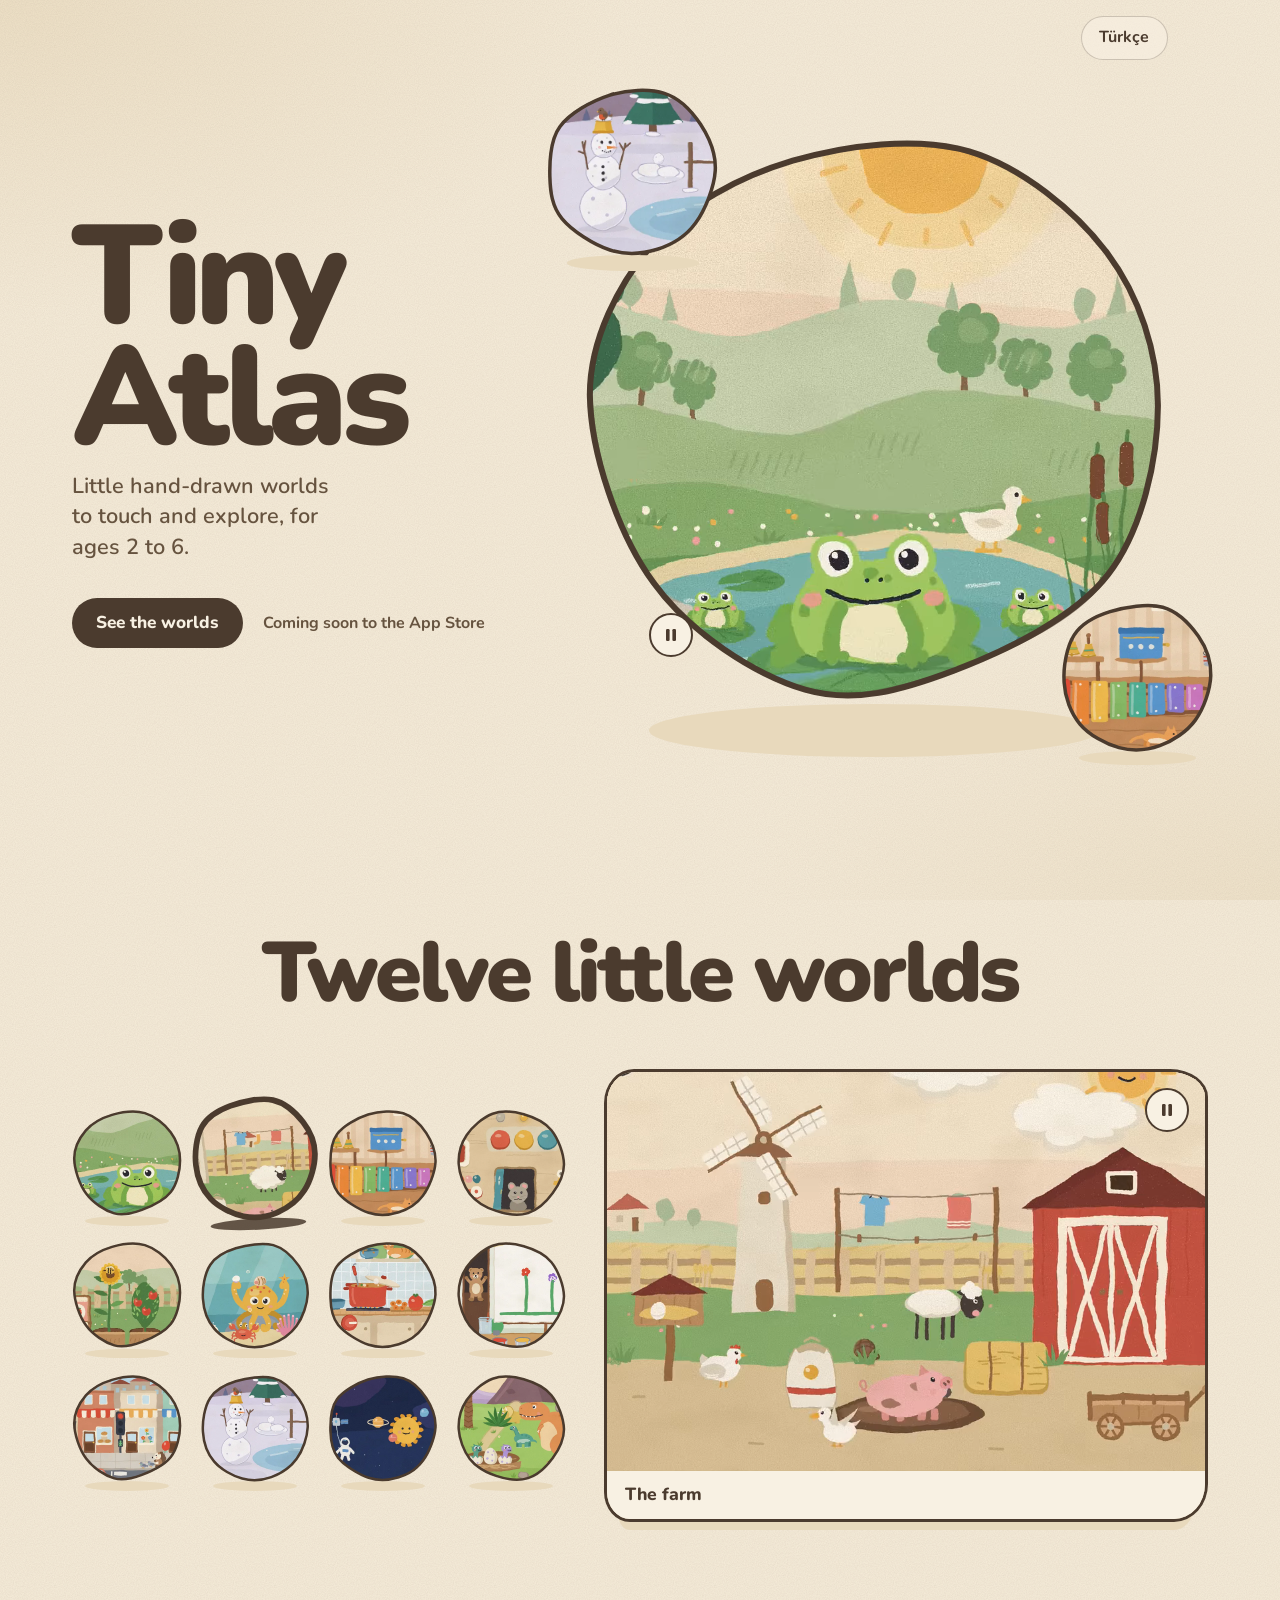
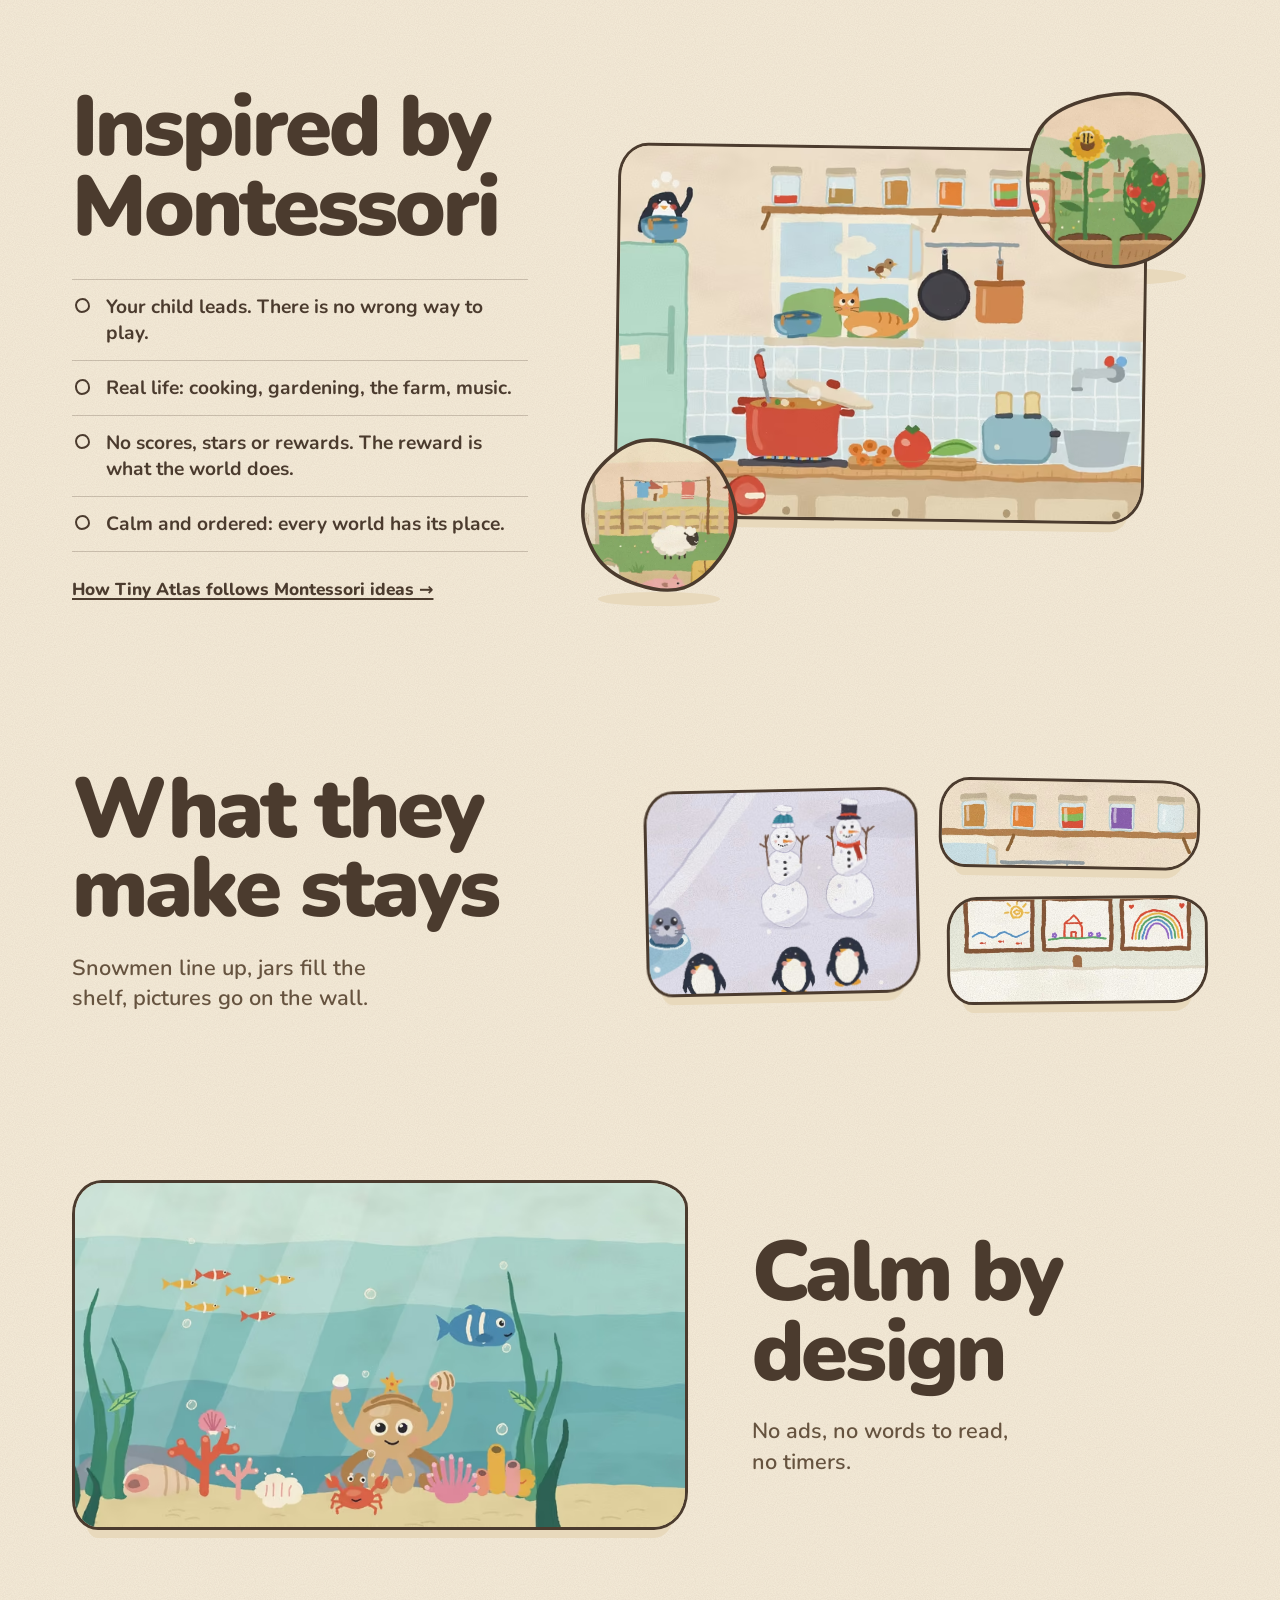
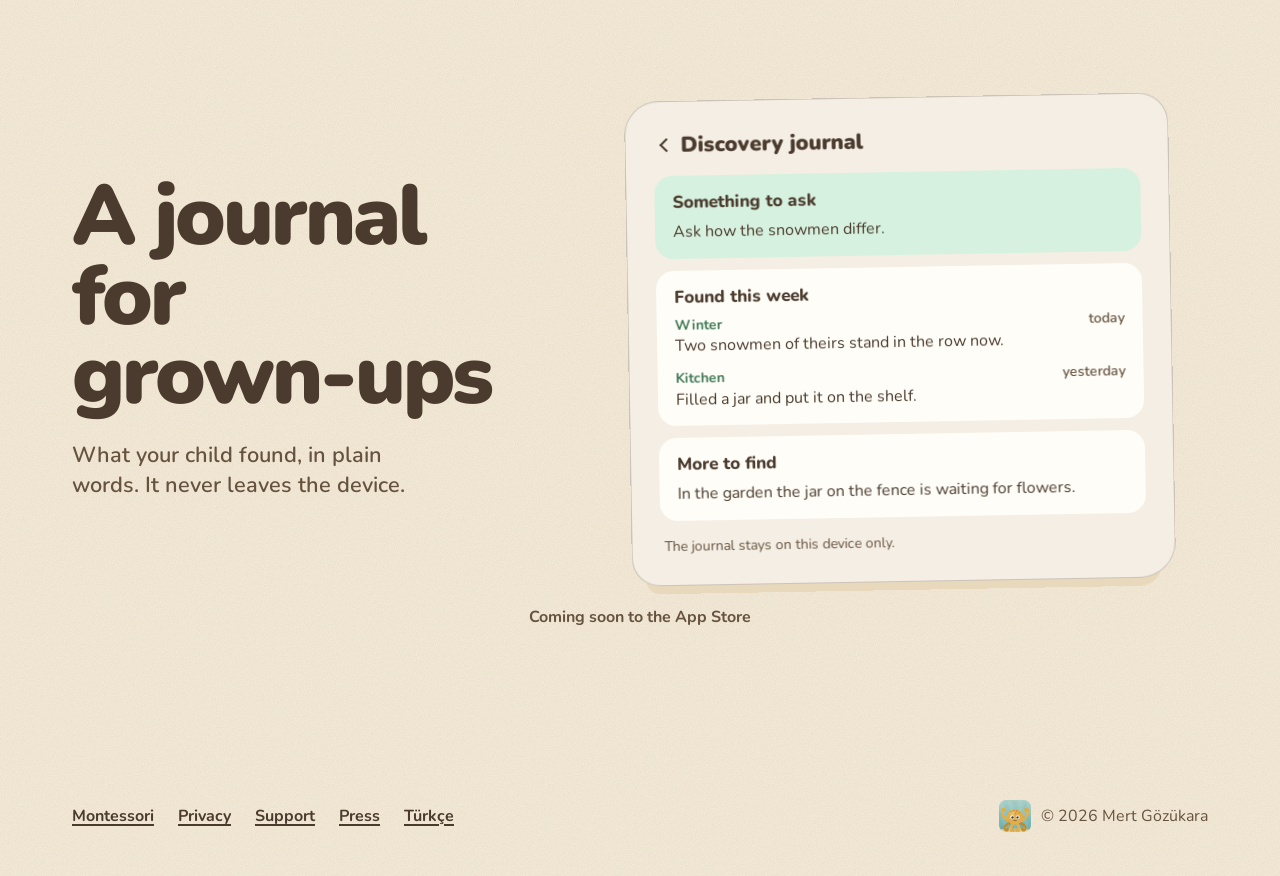
==== commit 0b378496: "Stage: no glimpse of the world before (the old world stays behind as a still, the new one opens on t" ====
--- a/index.html
+++ b/index.html
@@ -174,17 +174,10 @@
     </div>
   </section>
 
-  <section class="band price" aria-labelledby="h-price">
-    <div class="split split--flip">
-      <div class="words">
-        <h2 id="h-price">Four worlds are free</h2>
-        <p class="say">One purchase opens the other eight. No subscription.</p>
-        <div class="store">
-          <!-- App Store: the official badge goes here too, once the app is live (see the hero). -->
-          <p class="soon">Coming soon to the App Store</p>
-        </div>
-      </div>
-      <figure class="frame"><picture><source type="image/avif" srcset="/assets/home/picker-700.avif 700w, /assets/home/picker-1400.avif 1400w" sizes="(min-width: 900px) 44rem, 100vw"><source type="image/webp" srcset="/assets/home/picker-700.webp 700w, /assets/home/picker-1400.webp 1400w" sizes="(min-width: 900px) 44rem, 100vw"><img src="/assets/home/picker-700.jpg" srcset="/assets/home/picker-700.jpg 700w, /assets/home/picker-1400.jpg 1400w" sizes="(min-width: 900px) 44rem, 100vw" width="1400" height="1011" alt="The world picker: twelve round windows; the pond, the farm, the kitchen and winter are open, the other eight have a small padlock" loading="lazy" decoding="async"></picture></figure>
+  <section class="band end" aria-label="App Store">
+    <div class="store store--end">
+      <!-- App Store: the official badge goes here too, once the app is live (see the hero). -->
+      <p class="soon">Coming soon to the App Store</p>
     </div>
   </section>
 
@@ -255,6 +248,29 @@
   var act = screen.querySelector('.screen-name .vh');
   var picks = [].slice.call(document.querySelectorAll('.pick'));
   var world = v.dataset.stage;
+  // Two layers, so a switch never shows a glimpse of the world before: the screen keeps the old world's still behind,
+  // and the new world opens on top with its own still already loaded; its clip fades in only once it plays.
+  var top = document.createElement('div');
+  top.className = 'screen-top';
+  var still0 = new Image();
+  still0.className = 'screen-still';
+  still0.alt = '';
+  still0.src = dir + world + '.jpg';
+  inner.appendChild(top);
+  top.appendChild(still0);
+  top.appendChild(v);
+  v.addEventListener('playing', function () { v.classList.add('on'); });
+  var seq = 0, warmed = false;
+  function warm() {
+    if (warmed) return;
+    warmed = true;
+    picks.forEach(function (b) { new Image().src = dir + b.dataset.world + '.jpg'; });
+  }
+  if ('IntersectionObserver' in window) {
+    new IntersectionObserver(function (es, o) {
+      if (es.some(function (e) { return e.isIntersecting; })) { warm(); o.disconnect(); }
+    }, { rootMargin: '400px 0px' }).observe(screen);
+  } else warm();
   function loadWorld() {
     var want = dir + world + '.' + webm;
     if (v.getAttribute('src') !== want) { v.setAttribute('src', want); v.load(); }
@@ -263,24 +279,36 @@
   picks.forEach(function (b) {
     b.addEventListener('click', function () {
       if (b.dataset.world === world) return;
+      var was = world;
       world = b.dataset.world;
+      var mine = ++seq;
       picks.forEach(function (o) { o.setAttribute('aria-pressed', o === b ? 'true' : 'false'); });
       nm.textContent = b.dataset.name;
       act.textContent = ' ' + b.dataset.act;
+      // behind: the world being left, as a still; on top: nothing of it is left playing
+      inner.style.backgroundImage = 'url(' + dir + was + '.jpg)';
+      v.classList.remove('on');
       v.pause();
       v.removeAttribute('src');
       v.load();
       v.setAttribute('poster', dir + world + '.jpg');
-      if (!still) {
+      var next = new Image();
+      function reveal() {
+        if (mine !== seq) return;
+        still0.src = next.src;
+        if (still) return;
         // the window opens onto its world, as it does in the app
         var r = b.getBoundingClientRect(), s = inner.getBoundingClientRect();
         var x = Math.max(0, Math.min(100, (r.left + r.width / 2 - s.left) / s.width * 100));
         var y = Math.max(0, Math.min(100, (r.top + r.height / 2 - s.top) / s.height * 100));
-        if (inner.animate) inner.animate(
+        if (top.animate) top.animate(
           [{ clipPath: 'circle(8% at ' + x + '% ' + y + '%)' }, { clipPath: 'circle(150% at ' + x + '% ' + y + '%)' }],
           { duration: 650, easing: 'cubic-bezier(.3,.7,.2,1)' });
         if (!v.userPaused) { loadWorld(); start(v); }
       }
+      next.onload = next.onerror = reveal;
+      next.src = dir + world + '.jpg';
+      if (next.complete) reveal();
     });
   });
 })();
--- a/assets/home.css
+++ b/assets/home.css
@@ -134,7 +134,11 @@
 }
 .screen { margin: 0; }
 .screen-in { position: relative; aspect-ratio: 3 / 2; background: var(--paper-deep); }
-.screen-in video { position: absolute; inset: 0; width: 100%; height: 100%; object-fit: cover; display: block; }
+.screen-in { background-size: cover; background-position: center; }
+.screen-top { position: absolute; inset: 0; }
+.screen-still { position: absolute; inset: 0; width: 100%; height: 100%; object-fit: cover; display: block; }
+.screen-in video { position: absolute; inset: 0; width: 100%; height: 100%; object-fit: cover; display: block; opacity: 0; transition: opacity .25s ease; }
+.screen-in video.on { opacity: 1; }
 .screen-name { display: block; padding: 0.75rem 1.1rem 0.85rem; background: var(--paper-light); font-weight: 800; font-size: 1.1rem; line-height: 1.3; }
 .screen .play { top: 1rem; right: 1rem; bottom: auto; }
 .picker { list-style: none; margin: 0; padding: 0; display: grid; grid-template-columns: repeat(4, 1fr); gap: clamp(0.6rem, 2vw, 1.4rem) clamp(0.4rem, 1.6vw, 1.1rem); }
@@ -249,3 +253,7 @@
 @media (max-width: 560px) { .article .pair { grid-template-columns: 1fr; } }
 @media (max-width: 899px) { .hero-grid .stage { margin-top: 1rem; } }
 @media (prefers-reduced-motion: no-preference) { html { scroll-behavior: smooth; } }
+
+/* The page's end: only the store's place (the badge once the app is live). */
+.band.end { padding-top: 0; }
+.store--end { display: flex; justify-content: center; text-align: center; }
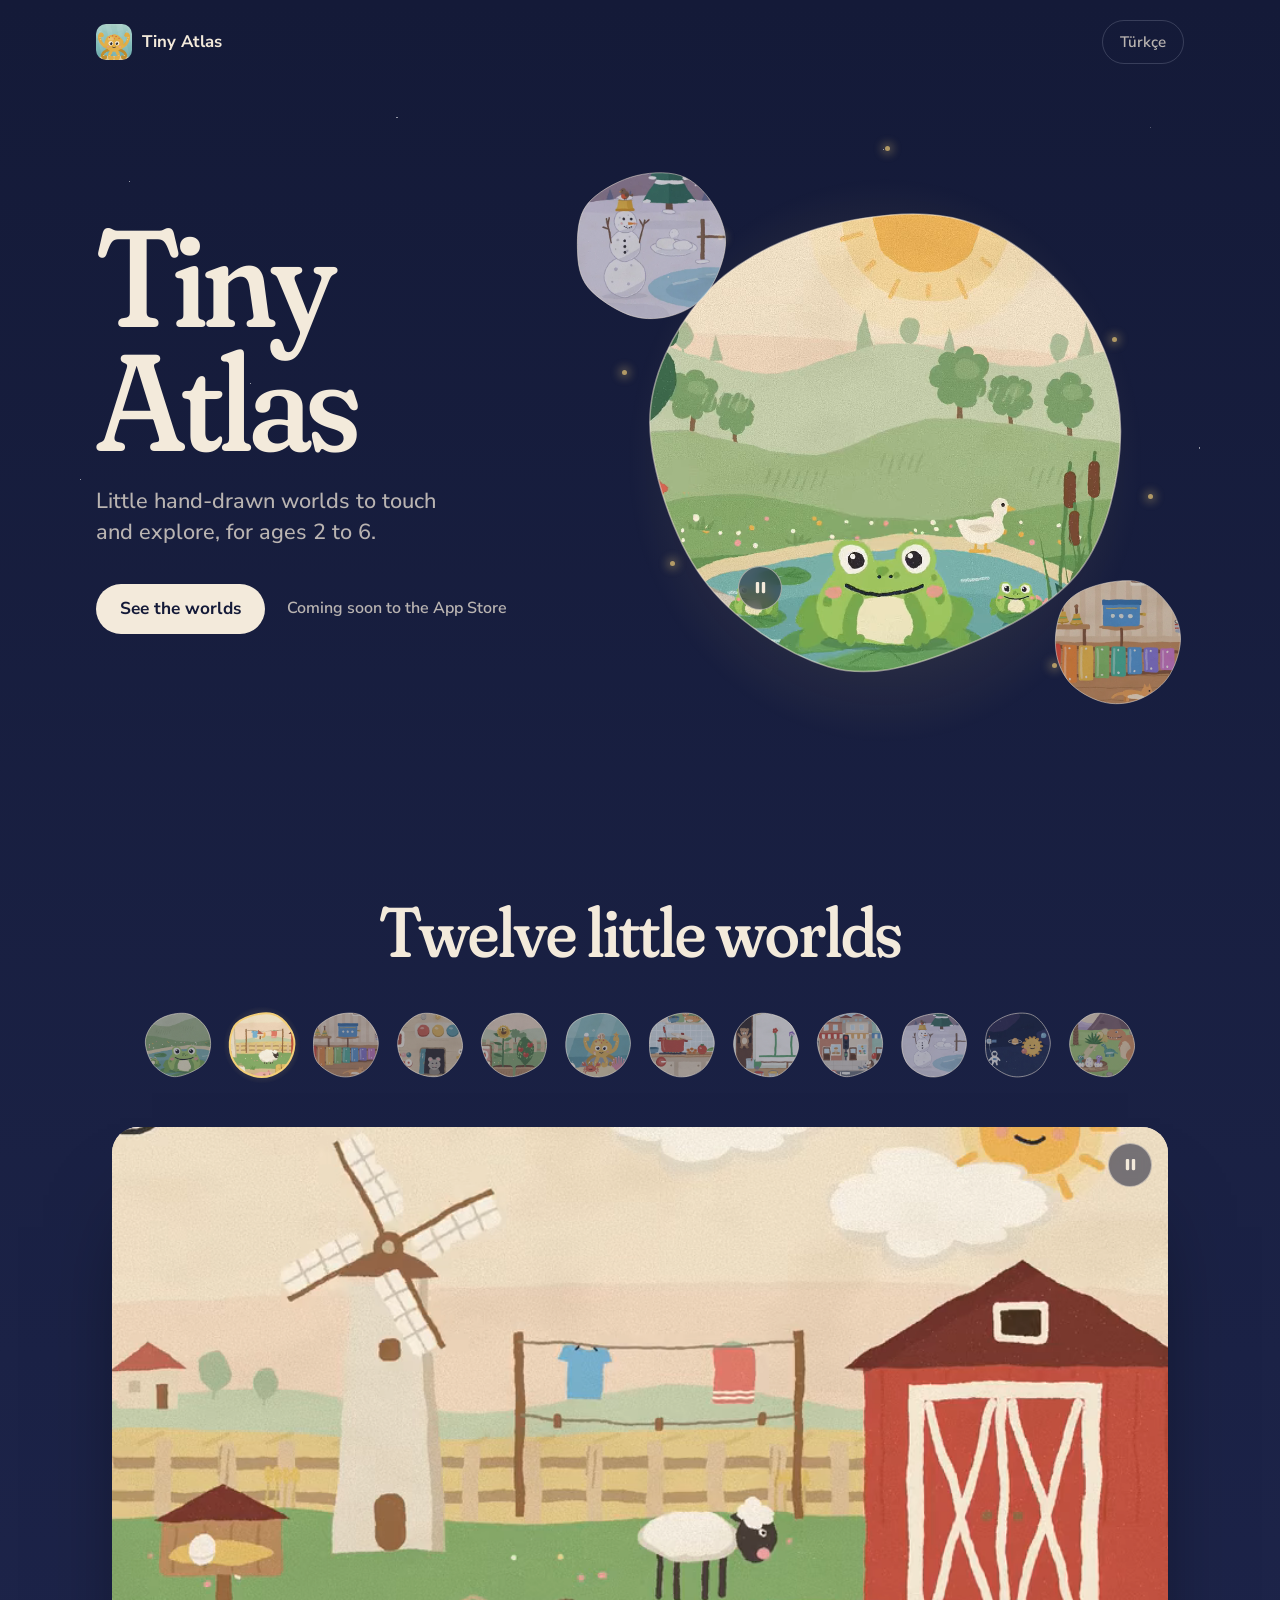
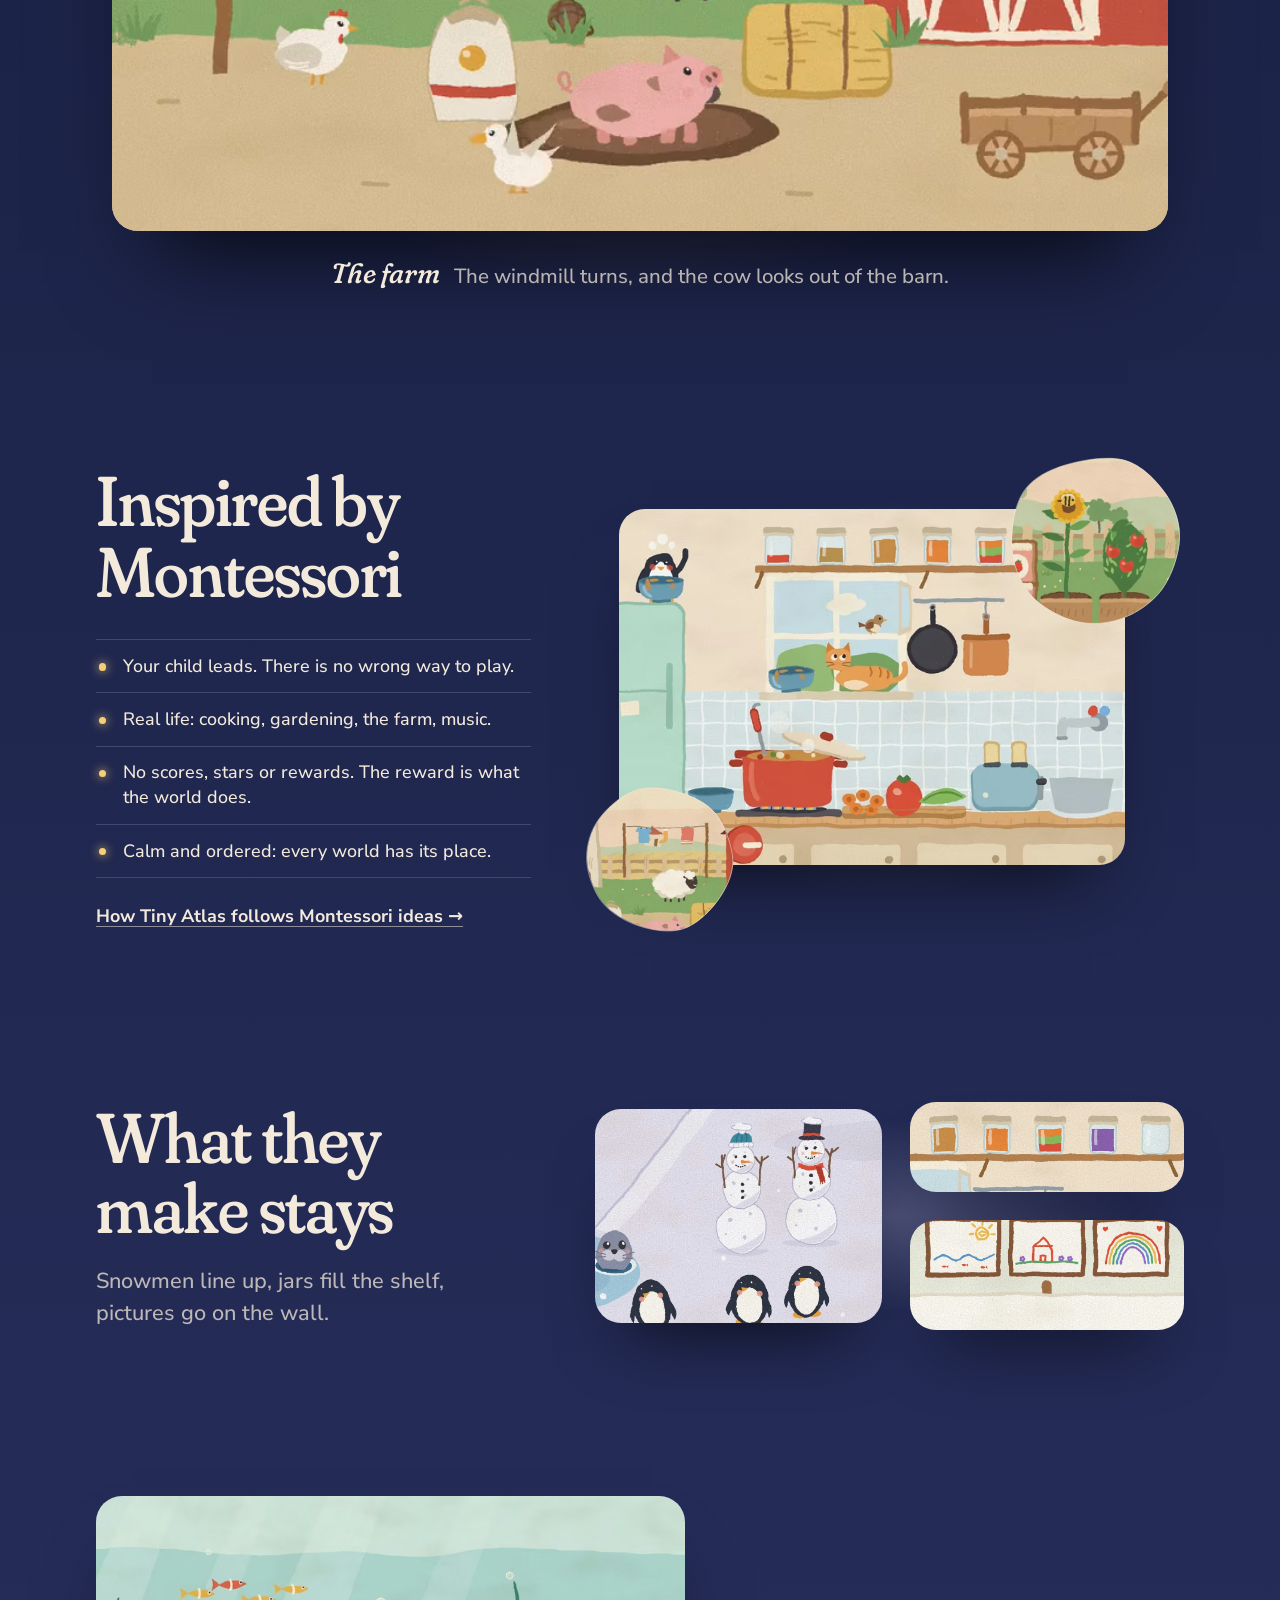
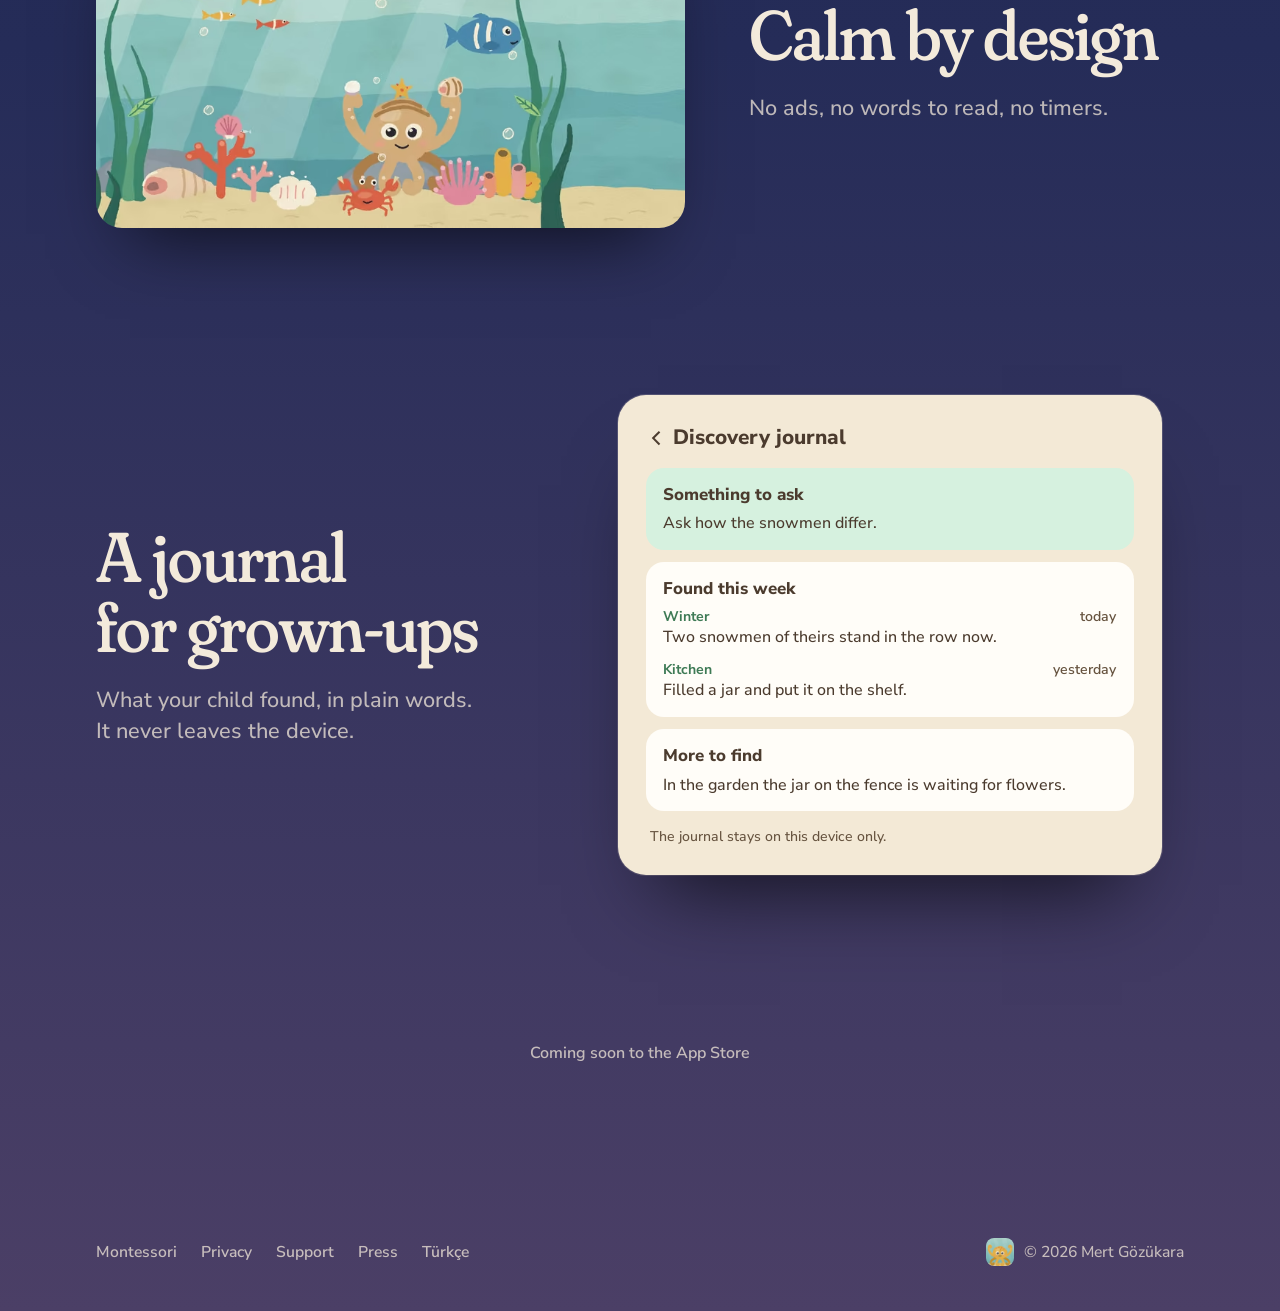
==== commit 5b65be6b: "Night: the whole site moves onto the pond's own night sky, the direction the owner chose (14 Oct) fr" ====
--- a/index.html
+++ b/index.html
@@ -9,7 +9,7 @@
 <link rel="alternate" hreflang="en" href="https://playtinyatlas.com/">
 <link rel="alternate" hreflang="tr" href="https://playtinyatlas.com/tr/">
 <link rel="alternate" hreflang="x-default" href="https://playtinyatlas.com/">
-<meta name="theme-color" content="#F3E9D6">
+<meta name="theme-color" content="#151B3A">
 <meta property="og:type" content="website">
 <meta property="og:site_name" content="Tiny Atlas">
 <meta property="og:title" content="Tiny Atlas – calm, Montessori-inspired toddler games for ages 2–6">
@@ -55,7 +55,7 @@
 <link rel="preload" as="image" href="/assets/home/pond-day.jpg" fetchpriority="high">
 <link rel="preconnect" href="https://fonts.googleapis.com">
 <link rel="preconnect" href="https://fonts.gstatic.com" crossorigin>
-<link rel="stylesheet" href="https://fonts.googleapis.com/css2?family=Nunito:wght@400;600;700;800;900&amp;display=swap">
+<link rel="stylesheet" href="https://fonts.googleapis.com/css2?family=Fraunces:ital,opsz,wght,SOFT@0,9..144,400..700,100;1,9..144,400..700,100&amp;family=Nunito+Sans:opsz,wght@6..12,400..800&amp;display=swap">
 <link rel="stylesheet" href="/assets/site.css">
 <link rel="stylesheet" href="/assets/home.css">
 </head>
@@ -63,31 +63,36 @@
 <svg width="0" height="0" style="position:absolute" aria-hidden="true" focusable="false"><defs><clipPath id="clip-a" clipPathUnits="objectBoundingBox"><path d="M0.98 0.4758C0.98 0.5653 0.9538 0.6863 0.8959 0.7611C0.838 0.8358 0.719 0.8916 0.6338 0.9242C0.5475 0.9568 0.4678 0.98 0.3837 0.9558C0.2985 0.9305 0.1882 0.8589 0.1281 0.7758C0.067 0.6926 0.0211 0.5537 0.02 0.4579C0.02 0.3632 0.0691 0.2695 0.1259 0.2032C0.1827 0.1368 0.2745 0.0884 0.3629 0.0621C0.4525 0.0358 0.5726 0.02 0.6611 0.0463C0.7496 0.0726 0.8413 0.1474 0.8948 0.2189C0.9483 0.2905 0.98 0.3853 0.98 0.4758Z"/></clipPath><clipPath id="clip-b" clipPathUnits="objectBoundingBox"><path d="M0.9767 0.4899C0.9733 0.5803 0.9322 0.7025 0.8767 0.778C0.8222 0.8535 0.73 0.9141 0.6467 0.9439C0.5644 0.9736 0.4689 0.98 0.3822 0.9566C0.2956 0.9332 0.1878 0.8737 0.1289 0.8035C0.0689 0.7334 0.0322 0.6302 0.0267 0.5335C0.02 0.4378 0.0422 0.3028 0.0922 0.2262C0.1411 0.1497 0.2289 0.105 0.3244 0.0753C0.42 0.0455 0.57 0.02 0.6656 0.0466C0.7611 0.0732 0.8444 0.1603 0.8967 0.2348C0.9478 0.3081 0.98 0.3995 0.9767 0.4899Z"/></clipPath><clipPath id="clip-c" clipPathUnits="objectBoundingBox"><path d="M0.9746 0.4931C0.9691 0.5881 0.9158 0.7216 0.8603 0.7963C0.8048 0.8721 0.7242 0.9202 0.6415 0.9458C0.5599 0.9715 0.4597 0.98 0.3683 0.9501C0.2769 0.9213 0.1495 0.8401 0.0918 0.7696C0.0341 0.6992 0.0244 0.6148 0.0222 0.5262C0.02 0.4375 0.0222 0.3179 0.0799 0.24C0.1365 0.162 0.2638 0.0915 0.3639 0.0595C0.4641 0.0275 0.5947 0.02 0.6818 0.0478C0.7699 0.0755 0.8418 0.1535 0.8907 0.2272C0.9397 0.3019 0.98 0.398 0.9746 0.4931Z"/></clipPath><clipPath id="clip-d" clipPathUnits="objectBoundingBox"><path d="M0.9789 0.5085C0.98 0.6032 0.9313 0.6969 0.8772 0.7714C0.8231 0.8459 0.7386 0.9257 0.6531 0.9534C0.5676 0.98 0.4529 0.963 0.3642 0.9332C0.2765 0.9044 0.1813 0.8502 0.125 0.7788C0.0687 0.7086 0.0297 0.5958 0.0243 0.5075C0.02 0.4191 0.0449 0.3223 0.0958 0.2467C0.1466 0.1711 0.2451 0.0839 0.3317 0.0519C0.4183 0.02 0.5254 0.0317 0.6142 0.0562C0.704 0.0817 0.8047 0.1254 0.8653 0.2009C0.9259 0.2765 0.9768 0.4127 0.9789 0.5085Z"/></clipPath><path id="ring-a" d="M0.98 0.4758C0.98 0.5653 0.9538 0.6863 0.8959 0.7611C0.838 0.8358 0.719 0.8916 0.6338 0.9242C0.5475 0.9568 0.4678 0.98 0.3837 0.9558C0.2985 0.9305 0.1882 0.8589 0.1281 0.7758C0.067 0.6926 0.0211 0.5537 0.02 0.4579C0.02 0.3632 0.0691 0.2695 0.1259 0.2032C0.1827 0.1368 0.2745 0.0884 0.3629 0.0621C0.4525 0.0358 0.5726 0.02 0.6611 0.0463C0.7496 0.0726 0.8413 0.1474 0.8948 0.2189C0.9483 0.2905 0.98 0.3853 0.98 0.4758Z" vector-effect="non-scaling-stroke"/><path id="ring-b" d="M0.9767 0.4899C0.9733 0.5803 0.9322 0.7025 0.8767 0.778C0.8222 0.8535 0.73 0.9141 0.6467 0.9439C0.5644 0.9736 0.4689 0.98 0.3822 0.9566C0.2956 0.9332 0.1878 0.8737 0.1289 0.8035C0.0689 0.7334 0.0322 0.6302 0.0267 0.5335C0.02 0.4378 0.0422 0.3028 0.0922 0.2262C0.1411 0.1497 0.2289 0.105 0.3244 0.0753C0.42 0.0455 0.57 0.02 0.6656 0.0466C0.7611 0.0732 0.8444 0.1603 0.8967 0.2348C0.9478 0.3081 0.98 0.3995 0.9767 0.4899Z" vector-effect="non-scaling-stroke"/><path id="ring-c" d="M0.9746 0.4931C0.9691 0.5881 0.9158 0.7216 0.8603 0.7963C0.8048 0.8721 0.7242 0.9202 0.6415 0.9458C0.5599 0.9715 0.4597 0.98 0.3683 0.9501C0.2769 0.9213 0.1495 0.8401 0.0918 0.7696C0.0341 0.6992 0.0244 0.6148 0.0222 0.5262C0.02 0.4375 0.0222 0.3179 0.0799 0.24C0.1365 0.162 0.2638 0.0915 0.3639 0.0595C0.4641 0.0275 0.5947 0.02 0.6818 0.0478C0.7699 0.0755 0.8418 0.1535 0.8907 0.2272C0.9397 0.3019 0.98 0.398 0.9746 0.4931Z" vector-effect="non-scaling-stroke"/><path id="ring-d" d="M0.9789 0.5085C0.98 0.6032 0.9313 0.6969 0.8772 0.7714C0.8231 0.8459 0.7386 0.9257 0.6531 0.9534C0.5676 0.98 0.4529 0.963 0.3642 0.9332C0.2765 0.9044 0.1813 0.8502 0.125 0.7788C0.0687 0.7086 0.0297 0.5958 0.0243 0.5075C0.02 0.4191 0.0449 0.3223 0.0958 0.2467C0.1466 0.1711 0.2451 0.0839 0.3317 0.0519C0.4183 0.02 0.5254 0.0317 0.6142 0.0562C0.704 0.0817 0.8047 0.1254 0.8653 0.2009C0.9259 0.2765 0.9768 0.4127 0.9789 0.5085Z" vector-effect="non-scaling-stroke"/></defs></svg>
 <a class="skip" href="#main">Skip to content</a>
 <header class="top">
+  <a class="brand" href="/"><img src="/assets/img/mark.png" alt="" width="36" height="36">Tiny Atlas</a>
   <a class="lang" href="/tr/" hreflang="tr" lang="tr">Türkçe</a>
 </header>
 <main id="main">
 
   <section class="band hero">
     <div class="hero-grid">
-      <h1>Tiny Atlas</h1>
+      <div class="words">
+        <h1>Tiny Atlas</h1>
+        <p class="say">Little hand-drawn worlds to touch and explore, for ages 2&nbsp;to&nbsp;6.</p>
+        <div class="cta" id="app-store">
+          <a class="go" href="#worlds">See the worlds</a>
+          <!-- App Store: when the app is live, replace the <p> below with Apple's official badge for this language,
+               linked to the app (developer.apple.com/app-store/marketing/guidelines), e.g.
+               <a href="https://apps.apple.com/app/id…"><img src="/assets/img/app-store-badge-en.svg" width="160" height="54" alt="Download on the App Store"></a>
+               The same place is in the last section ("price"), below. -->
+          <p class="soon">Coming soon to the App Store</p>
+        </div>
+      </div>
       <div class="stage">
+        <div class="glow" aria-hidden="true"></div>
+        <i class="ff"></i><i class="ff"></i><i class="ff"></i><i class="ff"></i><i class="ff"></i><i class="ff"></i><i class="ff"></i>
         <figure class="win win--big">
           <figcaption class="vh">The pond on a sunny day: the frog jumps from its lily pad while little frogs sit on the pads nearby</figcaption>
           <div class="win__media clip-a"><video muted loop playsinline preload="none" poster="/assets/home/pond-day.jpg" aria-hidden="true" data-clip><source data-src="/assets/home/pond-day.webm" type="video/webm"><source data-src="/assets/home/pond-day.mp4" type="video/mp4"></video></div>
           <button class="play" type="button" data-pause="Pause the clip" data-play="Play the clip" aria-label="Pause the clip" hidden><svg class="i-pause" viewBox="0 0 16 16" aria-hidden="true"><rect x="3" y="2" width="3.6" height="12" rx="1.2"/><rect x="9.4" y="2" width="3.6" height="12" rx="1.2"/></svg><svg class="i-play" viewBox="0 0 16 16" aria-hidden="true"><path d="M4 2.6v10.8c0 .8.9 1.3 1.6.8l8.2-5.4c.6-.4.6-1.2 0-1.6L5.6 1.8C4.9 1.3 4 1.8 4 2.6z"/></svg></button>
-          <svg class="win__ring" viewBox="0 0 1 1" preserveAspectRatio="none" aria-hidden="true" focusable="false"><use href="#ring-a"/><use href="#ring-a" transform="rotate(3 .5 .5)"/></svg>
+          <svg class="win__ring" viewBox="0 0 1 1" preserveAspectRatio="none" aria-hidden="true" focusable="false"><use href="#ring-a"/></svg>
         </figure>
-        <div class="win win--s1"><div class="win__media clip-c"><img src="/assets/home/w-winter.webp" width="440" height="440" alt="" decoding="async"></div><svg class="win__ring" viewBox="0 0 1 1" preserveAspectRatio="none" aria-hidden="true" focusable="false"><use href="#ring-c"/><use href="#ring-c" transform="rotate(3 .5 .5)"/></svg></div>
-        <div class="win win--s2"><div class="win__media clip-b"><img src="/assets/home/w-music.webp" width="440" height="440" alt="" decoding="async"></div><svg class="win__ring" viewBox="0 0 1 1" preserveAspectRatio="none" aria-hidden="true" focusable="false"><use href="#ring-b"/><use href="#ring-b" transform="rotate(3 .5 .5)"/></svg></div>
-      </div>
-      <p class="say">Little hand-drawn worlds to touch and explore, for ages 2&nbsp;to&nbsp;6.</p>
-      <div class="cta" id="app-store">
-        <a class="go" href="#worlds">See the worlds</a>
-        <!-- App Store: when the app is live, replace the <p> below with Apple's official badge for this language,
-             linked to the app (developer.apple.com/app-store/marketing/guidelines), e.g.
-             <a href="https://apps.apple.com/app/id…"><img src="/assets/img/app-store-badge-en.svg" width="160" height="54" alt="Download on the App Store"></a>
-             The same place is in the last section ("price"), below. -->
-        <p class="soon">Coming soon to the App Store</p>
+        <div class="win win--s1"><div class="win__media clip-c"><img src="/assets/home/w-winter.webp" width="440" height="440" alt="" decoding="async"></div><svg class="win__ring" viewBox="0 0 1 1" preserveAspectRatio="none" aria-hidden="true" focusable="false"><use href="#ring-c"/></svg></div>
+        <div class="win win--s2"><div class="win__media clip-b"><img src="/assets/home/w-music.webp" width="440" height="440" alt="" decoding="async"></div><svg class="win__ring" viewBox="0 0 1 1" preserveAspectRatio="none" aria-hidden="true" focusable="false"><use href="#ring-b"/></svg></div>
       </div>
     </div>
   </section>
@@ -95,27 +100,27 @@
   <section class="band worlds" id="worlds" aria-labelledby="h-worlds">
     <div class="words"><h2 id="h-worlds">Twelve little worlds</h2></div>
     <div class="ws">
-      <figure class="frame screen">
+      <ul class="picker">
+        <li><button type="button" class="pick" aria-pressed="false" data-world="pond" data-name="The pond" data-act="The frog jumps from its lily pad, and the duck waddles by."><span class="win"><span class="win__media clip-a"><img src="/assets/home/w-pond.webp" width="440" height="440" alt="" loading="lazy" decoding="async"></span><svg class="win__ring" viewBox="0 0 1 1" preserveAspectRatio="none" aria-hidden="true" focusable="false"><use href="#ring-a"/></svg></span><span class="vh">The pond</span></button></li>
+        <li><button type="button" class="pick" aria-pressed="true" data-world="farm" data-name="The farm" data-act="The windmill turns, and the cow looks out of the barn."><span class="win"><span class="win__media clip-b"><img src="/assets/home/w-farm.webp" width="440" height="440" alt="" loading="lazy" decoding="async"></span><svg class="win__ring" viewBox="0 0 1 1" preserveAspectRatio="none" aria-hidden="true" focusable="false"><use href="#ring-b"/></svg></span><span class="vh">The farm</span></button></li>
+        <li><button type="button" class="pick" aria-pressed="false" data-world="music" data-name="The music room" data-act="A finger runs over the xylophone, and the notes fly to the song wheel."><span class="win"><span class="win__media clip-c"><img src="/assets/home/w-music.webp" width="440" height="440" alt="" loading="lazy" decoding="async"></span><svg class="win__ring" viewBox="0 0 1 1" preserveAspectRatio="none" aria-hidden="true" focusable="false"><use href="#ring-c"/></svg></span><span class="vh">The music room</span></button></li>
+        <li><button type="button" class="pick" aria-pressed="false" data-world="board" data-name="The busy board" data-act="The little door opens on a mouse, and the lights above the buttons come on."><span class="win"><span class="win__media clip-d"><img src="/assets/home/w-board.webp" width="440" height="440" alt="" loading="lazy" decoding="async"></span><svg class="win__ring" viewBox="0 0 1 1" preserveAspectRatio="none" aria-hidden="true" focusable="false"><use href="#ring-d"/></svg></span><span class="vh">The busy board</span></button></li>
+        <li><button type="button" class="pick" aria-pressed="false" data-world="garden" data-name="The garden" data-act="A seed goes into a pot, gets watered and sprouts; a tomato is picked."><span class="win"><span class="win__media clip-a"><img src="/assets/home/w-garden.webp" width="440" height="440" alt="" loading="lazy" decoding="async"></span><svg class="win__ring" viewBox="0 0 1 1" preserveAspectRatio="none" aria-hidden="true" focusable="false"><use href="#ring-a"/></svg></span><span class="vh">The garden</span></button></li>
+        <li><button type="button" class="pick" aria-pressed="false" data-world="reef" data-name="Under the sea" data-act="The shy octopus turns pale, the fish dart off and the crab scuttles."><span class="win"><span class="win__media clip-b"><img src="/assets/home/w-reef.webp" width="440" height="440" alt="" loading="lazy" decoding="async"></span><svg class="win__ring" viewBox="0 0 1 1" preserveAspectRatio="none" aria-hidden="true" focusable="false"><use href="#ring-b"/></svg></span><span class="vh">Under the sea</span></button></li>
+        <li><button type="button" class="pick" aria-pressed="false" data-world="kitchen" data-name="The kitchen" data-act="The corn is chopped, the fridge opens and the toast pops up."><span class="win"><span class="win__media clip-c"><img src="/assets/home/w-kitchen.webp" width="440" height="440" alt="" loading="lazy" decoding="async"></span><svg class="win__ring" viewBox="0 0 1 1" preserveAspectRatio="none" aria-hidden="true" focusable="false"><use href="#ring-c"/></svg></span><span class="vh">The kitchen</span></button></li>
+        <li><button type="button" class="pick" aria-pressed="false" data-world="studio" data-name="The studio" data-act="Red and blue paint go across the canvas."><span class="win"><span class="win__media clip-d"><img src="/assets/home/w-studio.webp" width="440" height="440" alt="" loading="lazy" decoding="async"></span><svg class="win__ring" viewBox="0 0 1 1" preserveAspectRatio="none" aria-hidden="true" focusable="false"><use href="#ring-d"/></svg></span><span class="vh">The studio</span></button></li>
+        <li><button type="button" class="pick" aria-pressed="false" data-world="street" data-name="The street" data-act="The traffic light changes, the pigeons fly up and a car drives off."><span class="win"><span class="win__media clip-a"><img src="/assets/home/w-street.webp" width="440" height="440" alt="" loading="lazy" decoding="async"></span><svg class="win__ring" viewBox="0 0 1 1" preserveAspectRatio="none" aria-hidden="true" focusable="false"><use href="#ring-a"/></svg></span><span class="vh">The street</span></button></li>
+        <li><button type="button" class="pick" aria-pressed="false" data-world="winter" data-name="Winter" data-act="A snowball rolls onto the snowman, the northern lights come out and the polar bear sleds down the hill."><span class="win"><span class="win__media clip-b"><img src="/assets/home/w-winter.webp" width="440" height="440" alt="" loading="lazy" decoding="async"></span><svg class="win__ring" viewBox="0 0 1 1" preserveAspectRatio="none" aria-hidden="true" focusable="false"><use href="#ring-b"/></svg></span><span class="vh">Winter</span></button></li>
+        <li><button type="button" class="pick" aria-pressed="false" data-world="space" data-name="Space" data-act="The rocket takes off and lands on the Moon."><span class="win"><span class="win__media clip-c"><img src="/assets/home/w-space.webp" width="440" height="440" alt="" loading="lazy" decoding="async"></span><svg class="win__ring" viewBox="0 0 1 1" preserveAspectRatio="none" aria-hidden="true" focusable="false"><use href="#ring-c"/></svg></span><span class="vh">Space</span></button></li>
+        <li><button type="button" class="pick" aria-pressed="false" data-world="dino" data-name="Dinosaur valley" data-act="The T-rex roars and the volcano puffs smoke."><span class="win"><span class="win__media clip-d"><img src="/assets/home/w-dino.webp" width="440" height="440" alt="" loading="lazy" decoding="async"></span><svg class="win__ring" viewBox="0 0 1 1" preserveAspectRatio="none" aria-hidden="true" focusable="false"><use href="#ring-d"/></svg></span><span class="vh">Dinosaur valley</span></button></li>
+      </ul>
+      <figure class="screen" style="--tint: rgba(222, 196, 140, 0.34)">
         <div class="screen-in">
           <video muted loop playsinline preload="none" poster="/assets/home/stage/farm.jpg" aria-hidden="true" data-stage="farm"></video>
         </div>
         <button class="play" type="button" data-pause="Pause the clip" data-play="Play the clip" aria-label="Pause the clip" hidden><svg class="i-pause" viewBox="0 0 16 16" aria-hidden="true"><rect x="3" y="2" width="3.6" height="12" rx="1.2"/><rect x="9.4" y="2" width="3.6" height="12" rx="1.2"/></svg><svg class="i-play" viewBox="0 0 16 16" aria-hidden="true"><path d="M4 2.6v10.8c0 .8.9 1.3 1.6.8l8.2-5.4c.6-.4.6-1.2 0-1.6L5.6 1.8C4.9 1.3 4 1.8 4 2.6z"/></svg></button>
-        <figcaption class="screen-name" aria-live="polite"><span class="nm">The farm</span><span class="vh"> The windmill turns, and the cow looks out of the barn.</span></figcaption>
+        <figcaption class="screen-name" aria-live="polite"><span class="nm">The farm</span><span class="act">The windmill turns, and the cow looks out of the barn.</span></figcaption>
       </figure>
-      <ul class="picker">
-        <li><button type="button" class="pick" aria-pressed="false" data-world="pond" data-name="The pond" data-act="The frog jumps from its lily pad, and the duck waddles by."><span class="win"><span class="win__media clip-a"><img src="/assets/home/w-pond.webp" width="440" height="440" alt="" loading="lazy" decoding="async"></span><svg class="win__ring" viewBox="0 0 1 1" preserveAspectRatio="none" aria-hidden="true" focusable="false"><use href="#ring-a"/><use href="#ring-a" transform="rotate(3 .5 .5)"/></svg></span><span class="vh">The pond</span></button></li>
-        <li><button type="button" class="pick" aria-pressed="true" data-world="farm" data-name="The farm" data-act="The windmill turns, and the cow looks out of the barn."><span class="win"><span class="win__media clip-b"><img src="/assets/home/w-farm.webp" width="440" height="440" alt="" loading="lazy" decoding="async"></span><svg class="win__ring" viewBox="0 0 1 1" preserveAspectRatio="none" aria-hidden="true" focusable="false"><use href="#ring-b"/><use href="#ring-b" transform="rotate(3 .5 .5)"/></svg></span><span class="vh">The farm</span></button></li>
-        <li><button type="button" class="pick" aria-pressed="false" data-world="music" data-name="The music room" data-act="A finger runs over the xylophone, and the notes fly to the song wheel."><span class="win"><span class="win__media clip-c"><img src="/assets/home/w-music.webp" width="440" height="440" alt="" loading="lazy" decoding="async"></span><svg class="win__ring" viewBox="0 0 1 1" preserveAspectRatio="none" aria-hidden="true" focusable="false"><use href="#ring-c"/><use href="#ring-c" transform="rotate(3 .5 .5)"/></svg></span><span class="vh">The music room</span></button></li>
-        <li><button type="button" class="pick" aria-pressed="false" data-world="board" data-name="The busy board" data-act="The little door opens on a mouse, and the lights above the buttons come on."><span class="win"><span class="win__media clip-d"><img src="/assets/home/w-board.webp" width="440" height="440" alt="" loading="lazy" decoding="async"></span><svg class="win__ring" viewBox="0 0 1 1" preserveAspectRatio="none" aria-hidden="true" focusable="false"><use href="#ring-d"/><use href="#ring-d" transform="rotate(3 .5 .5)"/></svg></span><span class="vh">The busy board</span></button></li>
-        <li><button type="button" class="pick" aria-pressed="false" data-world="garden" data-name="The garden" data-act="A seed goes into a pot, gets watered and sprouts; a tomato is picked."><span class="win"><span class="win__media clip-a"><img src="/assets/home/w-garden.webp" width="440" height="440" alt="" loading="lazy" decoding="async"></span><svg class="win__ring" viewBox="0 0 1 1" preserveAspectRatio="none" aria-hidden="true" focusable="false"><use href="#ring-a"/><use href="#ring-a" transform="rotate(3 .5 .5)"/></svg></span><span class="vh">The garden</span></button></li>
-        <li><button type="button" class="pick" aria-pressed="false" data-world="reef" data-name="Under the sea" data-act="The shy octopus turns pale, the fish dart off and the crab scuttles."><span class="win"><span class="win__media clip-b"><img src="/assets/home/w-reef.webp" width="440" height="440" alt="" loading="lazy" decoding="async"></span><svg class="win__ring" viewBox="0 0 1 1" preserveAspectRatio="none" aria-hidden="true" focusable="false"><use href="#ring-b"/><use href="#ring-b" transform="rotate(3 .5 .5)"/></svg></span><span class="vh">Under the sea</span></button></li>
-        <li><button type="button" class="pick" aria-pressed="false" data-world="kitchen" data-name="The kitchen" data-act="The corn is chopped, the fridge opens and the toast pops up."><span class="win"><span class="win__media clip-c"><img src="/assets/home/w-kitchen.webp" width="440" height="440" alt="" loading="lazy" decoding="async"></span><svg class="win__ring" viewBox="0 0 1 1" preserveAspectRatio="none" aria-hidden="true" focusable="false"><use href="#ring-c"/><use href="#ring-c" transform="rotate(3 .5 .5)"/></svg></span><span class="vh">The kitchen</span></button></li>
-        <li><button type="button" class="pick" aria-pressed="false" data-world="studio" data-name="The studio" data-act="Red and blue paint go across the canvas."><span class="win"><span class="win__media clip-d"><img src="/assets/home/w-studio.webp" width="440" height="440" alt="" loading="lazy" decoding="async"></span><svg class="win__ring" viewBox="0 0 1 1" preserveAspectRatio="none" aria-hidden="true" focusable="false"><use href="#ring-d"/><use href="#ring-d" transform="rotate(3 .5 .5)"/></svg></span><span class="vh">The studio</span></button></li>
-        <li><button type="button" class="pick" aria-pressed="false" data-world="street" data-name="The street" data-act="The traffic light changes, the pigeons fly up and a car drives off."><span class="win"><span class="win__media clip-a"><img src="/assets/home/w-street.webp" width="440" height="440" alt="" loading="lazy" decoding="async"></span><svg class="win__ring" viewBox="0 0 1 1" preserveAspectRatio="none" aria-hidden="true" focusable="false"><use href="#ring-a"/><use href="#ring-a" transform="rotate(3 .5 .5)"/></svg></span><span class="vh">The street</span></button></li>
-        <li><button type="button" class="pick" aria-pressed="false" data-world="winter" data-name="Winter" data-act="A snowball rolls onto the snowman, the northern lights come out and the polar bear sleds down the hill."><span class="win"><span class="win__media clip-b"><img src="/assets/home/w-winter.webp" width="440" height="440" alt="" loading="lazy" decoding="async"></span><svg class="win__ring" viewBox="0 0 1 1" preserveAspectRatio="none" aria-hidden="true" focusable="false"><use href="#ring-b"/><use href="#ring-b" transform="rotate(3 .5 .5)"/></svg></span><span class="vh">Winter</span></button></li>
-        <li><button type="button" class="pick" aria-pressed="false" data-world="space" data-name="Space" data-act="The rocket takes off and lands on the Moon."><span class="win"><span class="win__media clip-c"><img src="/assets/home/w-space.webp" width="440" height="440" alt="" loading="lazy" decoding="async"></span><svg class="win__ring" viewBox="0 0 1 1" preserveAspectRatio="none" aria-hidden="true" focusable="false"><use href="#ring-c"/><use href="#ring-c" transform="rotate(3 .5 .5)"/></svg></span><span class="vh">Space</span></button></li>
-        <li><button type="button" class="pick" aria-pressed="false" data-world="dino" data-name="Dinosaur valley" data-act="The T-rex roars and the volcano puffs smoke."><span class="win"><span class="win__media clip-d"><img src="/assets/home/w-dino.webp" width="440" height="440" alt="" loading="lazy" decoding="async"></span><svg class="win__ring" viewBox="0 0 1 1" preserveAspectRatio="none" aria-hidden="true" focusable="false"><use href="#ring-d"/><use href="#ring-d" transform="rotate(3 .5 .5)"/></svg></span><span class="vh">Dinosaur valley</span></button></li>
-      </ul>
     </div>
   </section>
 
@@ -127,9 +132,10 @@
         <p class="more"><a href="/montessori/">How Tiny Atlas follows Montessori ideas →</a></p>
       </div>
       <div class="m-stage">
+        <div class="glow" aria-hidden="true"></div>
         <figure class="frame"><picture><source type="image/avif" srcset="/assets/home/kitchen-700.avif 700w, /assets/home/kitchen-1400.avif 1400w" sizes="(min-width: 900px) 40rem, 100vw"><source type="image/webp" srcset="/assets/home/kitchen-700.webp 700w, /assets/home/kitchen-1400.webp 1400w" sizes="(min-width: 900px) 40rem, 100vw"><img src="/assets/home/kitchen-700.jpg" srcset="/assets/home/kitchen-700.jpg 700w, /assets/home/kitchen-1400.jpg 1400w" sizes="(min-width: 900px) 40rem, 100vw" width="1400" height="987" alt="The kitchen: soup bubbling on the stove, a tomato and carrot slices on the board, jars of soup on the shelf and a cat in the window" loading="lazy" decoding="async"></picture></figure>
-        <div class="win m-w1"><div class="win__media clip-b"><img src="/assets/home/w-garden.webp" width="440" height="440" alt="The garden: a sunflower and a tomato plant" loading="lazy" decoding="async"></div><svg class="win__ring" viewBox="0 0 1 1" preserveAspectRatio="none" aria-hidden="true" focusable="false"><use href="#ring-b"/><use href="#ring-b" transform="rotate(3 .5 .5)"/></svg></div>
-        <div class="win m-w2"><div class="win__media clip-d"><img src="/assets/home/w-farm.webp" width="440" height="440" alt="The farm: a sheep by the washing line" loading="lazy" decoding="async"></div><svg class="win__ring" viewBox="0 0 1 1" preserveAspectRatio="none" aria-hidden="true" focusable="false"><use href="#ring-d"/><use href="#ring-d" transform="rotate(3 .5 .5)"/></svg></div>
+        <div class="win m-w1"><div class="win__media clip-b"><img src="/assets/home/w-garden.webp" width="440" height="440" alt="The garden: a sunflower and a tomato plant" loading="lazy" decoding="async"></div><svg class="win__ring" viewBox="0 0 1 1" preserveAspectRatio="none" aria-hidden="true" focusable="false"><use href="#ring-b"/></svg></div>
+        <div class="win m-w2"><div class="win__media clip-d"><img src="/assets/home/w-farm.webp" width="440" height="440" alt="The farm: a sheep by the washing line" loading="lazy" decoding="async"></div><svg class="win__ring" viewBox="0 0 1 1" preserveAspectRatio="none" aria-hidden="true" focusable="false"><use href="#ring-d"/></svg></div>
       </div>
     </div>
   </section>
@@ -141,6 +147,7 @@
         <p class="say">Snowmen line up, jars fill the shelf, pictures go on the wall.</p>
       </div>
       <div class="made-wall">
+        <div class="glow" aria-hidden="true"></div>
         <figure class="frame p1"><picture><source type="image/avif" srcset="/assets/home/made-snowmen.avif"><source type="image/webp" srcset="/assets/home/made-snowmen.webp"><img src="/assets/home/made-snowmen.jpg" width="960" height="715" alt="Two snowmen a child built, one in a bobble hat and one in a top hat, standing in a row by the penguins" loading="lazy" decoding="async"></picture></figure>
         <figure class="frame p2"><picture><source type="image/avif" srcset="/assets/home/made-jars.avif"><source type="image/webp" srcset="/assets/home/made-jars.webp"><img src="/assets/home/made-jars.jpg" width="960" height="315" alt="A shelf of jars a child filled with soup: orange, striped and purple" loading="lazy" decoding="async"></picture></figure>
         <figure class="frame p3"><picture><source type="image/avif" srcset="/assets/home/made-pictures.avif"><source type="image/webp" srcset="/assets/home/made-pictures.webp"><img src="/assets/home/made-pictures.jpg" width="960" height="386" alt="Three pictures a child painted, hung on the studio wall: the sea, a house and a rainbow" loading="lazy" decoding="async"></picture></figure>
@@ -154,7 +161,10 @@
         <h2 id="h-calm">Calm by design</h2>
         <p class="say">No ads, no words to read, no timers.</p>
       </div>
-      <figure class="frame"><picture><source type="image/avif" srcset="/assets/home/reef-800.avif 800w, /assets/home/reef-1600.avif 1600w" sizes="(min-width: 900px) 44rem, 100vw"><source type="image/webp" srcset="/assets/home/reef-800.webp 800w, /assets/home/reef-1600.webp 1600w" sizes="(min-width: 900px) 44rem, 100vw"><img src="/assets/home/reef-800.jpg" srcset="/assets/home/reef-800.jpg 800w, /assets/home/reef-1600.jpg 1600w" sizes="(min-width: 900px) 44rem, 100vw" width="1600" height="901" alt="Under the sea: an octopus holding shells and a starfish, with a crab, corals and a little shoal of fish" loading="lazy" decoding="async"></picture></figure>
+      <div class="pic">
+        <div class="glow" aria-hidden="true"></div>
+        <figure class="frame"><picture><source type="image/avif" srcset="/assets/home/reef-800.avif 800w, /assets/home/reef-1600.avif 1600w" sizes="(min-width: 900px) 44rem, 100vw"><source type="image/webp" srcset="/assets/home/reef-800.webp 800w, /assets/home/reef-1600.webp 1600w" sizes="(min-width: 900px) 44rem, 100vw"><img src="/assets/home/reef-800.jpg" srcset="/assets/home/reef-800.jpg 800w, /assets/home/reef-1600.jpg 1600w" sizes="(min-width: 900px) 44rem, 100vw" width="1600" height="901" alt="Under the sea: an octopus holding shells and a starfish, with a crab, corals and a little shoal of fish" loading="lazy" decoding="async"></picture></figure>
+      </div>
     </div>
   </section>
 
@@ -194,11 +204,15 @@
 </footer>
 <script>
 /* The clips. The hero's loads when it is on screen; the stage's loads only for the world that is chosen. Under reduced
-   motion nothing plays and the posters stay. Every clip has a pause button. */
+   motion nothing plays and the posters stay. Every clip has a pause button. The screen throws each world's own light
+   on the night around it. */
 (function () {
   var still = window.matchMedia && matchMedia('(prefers-reduced-motion: reduce)').matches;
   var webm = document.createElement('video').canPlayType('video/webm; codecs="vp9"') ? 'webm' : 'mp4';
-  function btnOf(v) { return v.closest('.win, .frame').querySelector('.play'); }
+  var tints = { pond: 'rgba(156,201,138,.34)', farm: 'rgba(222,196,140,.34)', music: 'rgba(230,170,110,.32)', board: 'rgba(222,196,140,.3)',
+    garden: 'rgba(196,214,140,.32)', reef: 'rgba(120,190,190,.34)', kitchen: 'rgba(170,205,220,.32)', studio: 'rgba(230,220,200,.3)',
+    street: 'rgba(232,180,150,.32)', winter: 'rgba(200,196,230,.36)', space: 'rgba(140,150,220,.36)', dino: 'rgba(180,205,130,.32)' };
+  function btnOf(v) { return v.closest('.win, .screen').querySelector('.play'); }
   function mark(b, playing) {
     if (!b) return;
     b.classList.toggle('paused', !playing);
@@ -245,7 +259,7 @@
   var screen = v.closest('.screen');
   var inner = screen.querySelector('.screen-in');
   var nm = screen.querySelector('.nm');
-  var act = screen.querySelector('.screen-name .vh');
+  var act = screen.querySelector('.act');
   var picks = [].slice.call(document.querySelectorAll('.pick'));
   var world = v.dataset.stage;
   // Two layers, so a switch never shows a glimpse of the world before: the screen keeps the old world's still behind,
@@ -284,7 +298,8 @@
       var mine = ++seq;
       picks.forEach(function (o) { o.setAttribute('aria-pressed', o === b ? 'true' : 'false'); });
       nm.textContent = b.dataset.name;
-      act.textContent = ' ' + b.dataset.act;
+      act.textContent = b.dataset.act;
+      screen.style.setProperty('--tint', tints[world] || tints.farm);
       // behind: the world being left, as a still; on top: nothing of it is left playing
       inner.style.backgroundImage = 'url(' + dir + was + '.jpg)';
       v.classList.remove('on');
--- a/assets/site.css
+++ b/assets/site.css
@@ -1,57 +1,69 @@
-/* Tiny Atlas: the app's own paper and ink. */
+/* Tiny Atlas: the pond's own night as the ground, ivory for the words, the fireflies' gold as the one accent,
+   and the app's paper only where the app itself is drawn (the journal). Shared by every page. */
 :root {
+  --night-0: #141A38;
+  --night-1: #1B2246;
+  --night-2: #252C58;
+  --dawn: #4B3F66;
+  --ivory: #F3EADB;
+  --ivory-2: rgba(243, 234, 219, 0.74);
+  --ivory-3: rgba(243, 234, 219, 0.52);
+  --line: rgba(221, 227, 242, 0.18);
+  --gold: #F4CF78;
+  --gold-soft: rgba(244, 207, 120, 0.55);
+  --well: #2A3263;
   --paper: #F3E9D6;
-  --paper-light: #F8F1E3;
-  --paper-deep: #E8D9BC;
+  --card: #FFFDF8;
+  --mint: #D6F1DF;
+  --leaf: #3E7A55;
   --ink: #4B3B2E;
   --ink-soft: #66533F;
-  --line: rgba(75, 59, 46, 0.24);
-  --pond: #D3E2BC;
-  --sky: #CFE5EE;
-  --sun: #F5DBA5;
-  --berry: #F0D0C6;
-  --lilac: #DDD5EA;
+  /* the chips' washes on the support pages, as faint light on the night */
+  --sky: rgba(207, 229, 238, 0.2);
+  --pond: rgba(211, 226, 188, 0.2);
+  --sun: rgba(245, 219, 165, 0.2);
+  --berry: rgba(240, 208, 198, 0.2);
+  --lilac: rgba(221, 213, 234, 0.2);
   --measure: 38rem;
   --gutter: clamp(1.25rem, 5vw, 3rem);
+  --display: "Fraunces", "Iowan Old Style", "Palatino", Georgia, serif;
+  --body: "Nunito Sans", ui-rounded, system-ui, sans-serif;
 }
 
 *, *::before, *::after { box-sizing: border-box; }
 
-html { -webkit-text-size-adjust: 100%; text-size-adjust: 100%; }
+html { -webkit-text-size-adjust: 100%; text-size-adjust: 100%; color-scheme: dark; }
 
 body {
   margin: 0;
   min-height: 100vh;
   display: flex;
   flex-direction: column;
-  font-family: "Nunito", ui-rounded, "SF Pro Rounded", system-ui, sans-serif;
+  font-family: var(--body);
   font-size: 1.125rem;
   line-height: 1.6;
-  color: var(--ink);
-  background-color: var(--paper);
-  background-image:
-    url("data:image/svg+xml,%3Csvg xmlns='http://www.w3.org/2000/svg' width='220' height='220'%3E%3Cfilter id='n'%3E%3CfeTurbulence type='fractalNoise' baseFrequency='.9' numOctaves='3' stitchTiles='stitch'/%3E%3CfeColorMatrix values='0 0 0 0 .29 0 0 0 0 .23 0 0 0 0 .18 .16 0 0 0 -.04'/%3E%3C/filter%3E%3Crect width='100%25' height='100%25' filter='url(%23n)'/%3E%3C/svg%3E"),
-    radial-gradient(ellipse 70% 50% at 0% 0%, rgba(232, 217, 188, 0.7), transparent 70%),
-    radial-gradient(ellipse 60% 45% at 100% 100%, rgba(232, 217, 188, 0.55), transparent 70%);
-  background-attachment: scroll, fixed, fixed;
+  font-weight: 500;
+  color: var(--ivory);
+  background-color: var(--night-1);
+  background-image: linear-gradient(180deg, var(--night-0) 0%, var(--night-1) 30%, var(--night-2) 72%, var(--dawn) 100%);
 }
 
 img, svg { display: block; max-width: 100%; }
 
-a { color: var(--ink); text-decoration-thickness: 1.5px; text-underline-offset: 0.18em; }
-a:hover { text-decoration-thickness: 2.5px; }
-:focus-visible { outline: 3px solid var(--ink); outline-offset: 3px; border-radius: 6px; }
+a { color: inherit; text-decoration-thickness: 1px; text-underline-offset: 0.2em; text-decoration-color: var(--ivory-3); }
+a:hover { text-decoration-color: var(--gold); }
+:focus-visible { outline: 2px solid var(--gold); outline-offset: 3px; border-radius: 6px; }
 
-h1, h2, h3 { line-height: 1.15; margin: 0; text-wrap: balance; }
-h1 { font-weight: 900; letter-spacing: -0.02em; }
-h2 { font-size: clamp(1.6rem, 3.4vw, 2.1rem); font-weight: 900; letter-spacing: -0.01em; }
-h3 { font-size: 1.2rem; font-weight: 800; }
+h1, h2, h3 { line-height: 1.15; margin: 0; text-wrap: balance; font-family: var(--display); font-weight: 500; font-variation-settings: "opsz" 144, "SOFT" 100; }
+h1 { letter-spacing: -0.02em; }
+h2 { font-size: clamp(1.6rem, 3.4vw, 2.1rem); letter-spacing: -0.01em; }
+h3 { font-size: 1.2rem; font-weight: 600; font-variation-settings: "opsz" 48, "SOFT" 100; }
 p { margin: 0; text-wrap: pretty; }
 p + p { margin-top: 1em; }
 
 .skip {
   position: absolute; left: -999px; top: 0.5rem;
-  background: var(--paper-light); padding: 0.5rem 1rem; border: 1.5px solid var(--ink); border-radius: 999px;
+  background: var(--night-0); color: var(--ivory); padding: 0.5rem 1rem; border: 1px solid var(--line); border-radius: 999px;
 }
 .skip:focus { left: 0.5rem; z-index: 10; }
 
@@ -60,47 +72,47 @@
   display: flex; align-items: center; justify-content: space-between; gap: 1rem;
   padding: 1.25rem var(--gutter);
 }
-.brand { display: inline-flex; align-items: center; gap: 0.6rem; text-decoration: none; font-weight: 900; font-size: 1.25rem; letter-spacing: -0.01em; }
-.brand img { width: 44px; height: 44px; }
+.brand { display: inline-flex; align-items: center; gap: 0.65rem; text-decoration: none; font-weight: 700; font-size: 1.05rem; letter-spacing: 0.01em; }
+.brand img { width: 36px; height: 36px; border-radius: 10px; }
 .brand:hover { text-decoration: none; }
 .lang {
   display: inline-flex; align-items: center; min-height: 44px;
-  padding: 0.35rem 1.1rem; border: 1.5px solid var(--line); border-radius: 999px;
-  text-decoration: none; font-weight: 700; font-size: 1rem; background: rgba(248, 241, 227, 0.6);
+  padding: 0.3rem 1.05rem; border: 1px solid var(--line); border-radius: 999px;
+  text-decoration: none; font-weight: 600; font-size: 0.95rem; color: var(--ivory-2);
 }
-.lang:hover { border-color: var(--ink); }
+.lang:hover { border-color: var(--ivory-3); color: var(--ivory); }
 
 main { flex: 1; }
 
 /* Text pages */
 .page { padding: clamp(1.5rem, 5vw, 3.5rem) var(--gutter) clamp(3rem, 8vw, 5rem); }
-.page h1 { font-size: clamp(2.3rem, 6vw, 3.4rem); margin-bottom: 0.75rem; }
-.page .meta { color: var(--ink-soft); font-weight: 600; margin-bottom: 2.25rem; }
-.page h2 { font-size: clamp(1.35rem, 3vw, 1.6rem); margin: 2.5rem 0 0.75rem; }
+.page h1 { font-size: clamp(2.4rem, 6vw, 3.6rem); margin-bottom: 0.75rem; }
+.page .meta { color: var(--ivory-2); margin-bottom: 2.25rem; }
+.page h2 { font-size: clamp(1.45rem, 3vw, 1.8rem); margin: 2.5rem 0 0.75rem; }
 .page p, .page li { max-width: var(--measure); }
-.page strong { font-weight: 800; }
+.page strong { font-weight: 800; color: var(--ivory); }
 .page ul, .page ol { padding-left: 1.25rem; }
 .page li + li { margin-top: 0.4rem; }
 
-.big { font-size: clamp(1.25rem, 2.4vw, 1.45rem); line-height: 1.55; }
+.big { font-size: clamp(1.2rem, 2.4vw, 1.4rem); line-height: 1.55; }
 
 /* Tinted chip: a soft blob with a line glyph (support pages) */
 .chip { width: 3.25rem; height: 3.25rem; }
 .chip .bg { stroke: none; }
-.chip .glyph { fill: none; stroke: var(--ink); stroke-width: 2.4; stroke-linecap: round; stroke-linejoin: round; }
+.chip .glyph { fill: none; stroke: var(--ivory); stroke-width: 2.4; stroke-linecap: round; stroke-linejoin: round; }
 
-/* Contact note: full hairline, a soft wash and a tinted chip */
+/* Contact note: a hairline all round, a faint wash and the chip */
 .note {
   display: grid; grid-template-columns: 3.25rem 1fr; gap: 1rem; align-items: center;
   max-width: var(--measure); padding: 1.25rem 1.5rem; margin: 0 0 2.5rem;
-  border: 1px solid var(--line); border-radius: 28px;
-  background: radial-gradient(ellipse 90% 140% at 0% 0%, rgba(207, 229, 238, 0.75), transparent 60%), var(--paper-light);
+  border: 1px solid var(--line); border-radius: 24px;
+  background: radial-gradient(ellipse 90% 140% at 0% 0%, rgba(207, 229, 238, 0.14), transparent 60%), rgba(243, 234, 219, 0.04);
 }
 .note p { margin: 0; }
 .note .email { font-size: 1.2rem; }
-.note .hint { margin-top: 0.5rem; color: var(--ink-soft); font-size: 1rem; }
+.note .hint { margin-top: 0.5rem; color: var(--ivory-2); font-size: 1rem; }
 .note .chip { grid-row: auto; }
-.email { font-weight: 800; overflow-wrap: break-word; }
+.email { font-weight: 700; overflow-wrap: anywhere; }
 
 /* FAQ */
 .page .faq { max-width: var(--measure); margin: 0; padding: 0; list-style: none; }
@@ -109,50 +121,51 @@
 .faq li:last-child details { border-bottom: 1px solid var(--line); }
 .faq summary {
   list-style: none; cursor: pointer; display: flex; justify-content: space-between; align-items: center; gap: 1rem;
-  padding: 1.1rem 0; font-weight: 800; font-size: 1.15rem; line-height: 1.35;
+  padding: 1.1rem 0; font-weight: 700; font-size: 1.12rem; line-height: 1.35;
 }
 .faq summary::-webkit-details-marker { display: none; }
 .faq summary::after {
   content: ""; flex: 0 0 auto; width: 1.9rem; height: 1.9rem; border-radius: 50%;
-  border: 1.5px solid var(--line);
-  background: url("data:image/svg+xml,%3Csvg xmlns='http://www.w3.org/2000/svg' viewBox='0 0 20 20'%3E%3Cpath d='M10 5v10M5 10h10' stroke='%234B3B2E' stroke-width='2' stroke-linecap='round'/%3E%3C/svg%3E") center / 0.95rem no-repeat;
+  border: 1px solid var(--line);
+  background: url("data:image/svg+xml,%3Csvg xmlns='http://www.w3.org/2000/svg' viewBox='0 0 20 20'%3E%3Cpath d='M10 5v10M5 10h10' stroke='%23F3EADB' stroke-width='1.8' stroke-linecap='round'/%3E%3C/svg%3E") center / 0.95rem no-repeat;
 }
 .faq details[open] summary::after {
-  background-image: url("data:image/svg+xml,%3Csvg xmlns='http://www.w3.org/2000/svg' viewBox='0 0 20 20'%3E%3Cpath d='M5 10h10' stroke='%234B3B2E' stroke-width='2' stroke-linecap='round'/%3E%3C/svg%3E");
+  background-image: url("data:image/svg+xml,%3Csvg xmlns='http://www.w3.org/2000/svg' viewBox='0 0 20 20'%3E%3Cpath d='M5 10h10' stroke='%23F3EADB' stroke-width='1.8' stroke-linecap='round'/%3E%3C/svg%3E");
 }
-.faq .answer { padding: 0 0 1.4rem; }
+.faq .answer { padding: 0 0 1.4rem; color: var(--ivory-2); }
 .faq .answer p + p, .faq .answer p + ol, .faq .answer ol + p { margin-top: 0.8em; }
 .faq ol { margin: 0; }
 
 /* Press */
 .facts-table { display: grid; grid-template-columns: max-content 1fr; gap: 0.55rem 1.75rem; max-width: var(--measure); margin: 0; }
-.facts-table dt { font-weight: 800; }
-.facts-table dd { margin: 0; color: var(--ink-soft); }
+.facts-table dt { font-weight: 700; }
+.facts-table dd { margin: 0; color: var(--ivory-2); }
 .icon-row { display: flex; flex-wrap: wrap; align-items: center; gap: 1.25rem 2rem; }
 .icon-row img { width: 128px; height: 128px; border-radius: 28px; border: 1px solid var(--line); }
 .downloads { display: flex; flex-wrap: wrap; gap: 0.75rem; list-style: none; padding: 0; margin: 0; }
 .button {
   display: inline-flex; align-items: center; min-height: 44px; padding: 0.4rem 1.2rem;
-  border: 1.5px solid var(--ink); border-radius: 999px; background: var(--paper-light);
-  font-weight: 800; font-size: 1rem; text-decoration: none;
+  border: 1px solid var(--ivory-3); border-radius: 999px; background: rgba(243, 234, 219, 0.06); color: var(--ivory);
+  font-weight: 700; font-size: 1rem; text-decoration: none;
 }
-.button:hover { background: var(--paper-deep); }
+.button:hover { background: var(--ivory); color: var(--night-0); }
 .press-shots { list-style: none; margin: 0; padding: 0; display: grid; gap: 1.25rem; grid-template-columns: repeat(auto-fill, minmax(14rem, 1fr)); max-width: 64rem; }
 .press-shots a { display: block; text-decoration: none; font-weight: 700; font-size: 1rem; }
-.press-shots img { width: 100%; height: auto; border-radius: 16px; border: 1px solid var(--line); margin-bottom: 0.45rem; }
-.press-shots span { display: block; color: var(--ink-soft); font-weight: 600; font-size: 0.9rem; }
+.press-shots img { width: 100%; height: auto; border-radius: 16px; border: 1px solid var(--line); margin-bottom: 0.45rem; background: var(--well); }
+.press-shots span { display: block; color: var(--ivory-2); font-weight: 500; font-size: 0.9rem; }
 .page .press-shots, .page .downloads { padding-left: 0; }
 .page .press-shots li, .page .downloads li { margin: 0; }
 
 /* Footer */
 .foot {
   padding: 2.5rem var(--gutter) 3rem; display: flex; flex-wrap: wrap; align-items: center; justify-content: space-between; gap: 1rem 2rem;
-  font-size: 1rem; color: var(--ink-soft);
+  font-size: 0.98rem; color: var(--ivory-2);
 }
 .foot nav { display: flex; flex-wrap: wrap; gap: 0.25rem 1.5rem; }
-.foot nav a { font-weight: 700; display: inline-block; padding: 0.4rem 0; }
+.foot nav a { font-weight: 600; display: inline-block; padding: 0.4rem 0; text-decoration: none; }
+.foot nav a:hover { color: var(--ivory); }
 .foot .mark { display: inline-flex; align-items: center; gap: 0.6rem; }
-.foot .mark img { width: 32px; height: 32px; }
+.foot .mark img { width: 28px; height: 28px; border-radius: 8px; }
 
 @media (max-width: 640px) {
   body { font-size: 1.0625rem; }
--- a/assets/home.css
+++ b/assets/home.css
@@ -1,43 +1,29 @@
-/* Tiny Atlas landing (/ and /tr/). The paper, ink and footer come from site.css;
-   this file is the landing's own: big round windows, one idea per screen. */
+/* Tiny Atlas landing (/ and /tr/) and the Montessori article. The night, the type and the footer come from site.css;
+   this file is the landing's own: the lantern in the hero, twelve lit windows, one idea per screen. */
 :root {
-  --night: #26305A;
-  --mint: #D6F1DF;
-  --leaf: #3E7A55;
-  --card: #FFFDF8;
-  --page: 78rem;
-  --pad: clamp(1rem, 5vw, 3.5rem);
-  --step: clamp(5.5rem, 13vw, 11rem);
-}
-
-html { overflow-x: hidden; overflow-x: clip; }
-.home main { flex: 1; }
-
-/* Header: only the language switch */
-.home .top { justify-content: flex-end; padding-top: 1rem; padding-bottom: 0; }
+  --page: 76rem;
+  --pad: clamp(1.25rem, 5vw, 4rem);
+  --step: clamp(6rem, 13vw, 11rem);
+}
+
+html { overflow-x: clip; }
+.home main { flex: 1; overflow-x: clip; }
+.home .foot { overflow-x: clip; }
+
+/* Header: the mark and the language switch, on the landing's own width */
+.home .top { max-width: var(--page); padding: 1.25rem var(--pad) 0; }
 
 /* Type */
-.home h1 {
-  font-size: clamp(3.9rem, 11.5vw, 8.75rem);
-  font-weight: 900; letter-spacing: -0.045em; line-height: 0.86;
-}
-.home h2 {
-  font-size: clamp(2.6rem, 6.6vw, 5.4rem);
-  font-weight: 900; letter-spacing: -0.035em; line-height: 0.94;
-  margin: 0;
-}
+.home h1 { font-size: clamp(4.4rem, 11vw, 8.6rem); line-height: 0.9; letter-spacing: -0.03em; }
+.home h2 { font-size: clamp(2.4rem, 5.6vw, 4.4rem); line-height: 1; letter-spacing: -0.015em; margin: 0; }
 .say {
-  margin-top: clamp(1rem, 2vw, 1.5rem);
-  max-width: 27ch;
-  font-size: clamp(1.15rem, 1.7vw, 1.45rem); line-height: 1.4; font-weight: 600;
-  color: var(--ink-soft);
-}
-.aside {
-  margin-top: 1.25rem; max-width: 34ch;
-  font-size: 1.02rem; line-height: 1.45; font-weight: 700; color: var(--ink);
-}
-
-/* Sections: one idea each, a lot of air between them */
+  margin-top: clamp(1rem, 2vw, 1.4rem); max-width: 30ch;
+  font-size: clamp(1.15rem, 1.7vw, 1.4rem); line-height: 1.45; color: var(--ivory-2);
+}
+.vh { position: absolute; width: 1px; height: 1px; margin: -1px; padding: 0; overflow: hidden; clip: rect(0 0 0 0); white-space: nowrap; border: 0; }
+.nw { white-space: nowrap; }
+
+/* Sections: one idea each, a lot of night between them */
 .band { width: 100%; max-width: var(--page); margin: 0 auto; padding: var(--step) var(--pad) 0; }
 
 .split { display: grid; gap: clamp(2rem, 5vw, 4.5rem); align-items: center; }
@@ -47,213 +33,219 @@
   .split--flip > .words { order: 2; }
 }
 
-/* A round window: the media clipped to a hand-drawn ring, a soft shadow on the paper under it */
+/* A round window: the media behind the app's hand-cut edge, one hairline, and light behind it */
 .win { position: relative; aspect-ratio: 1; width: 100%; }
-.win::after {
-  content: ""; position: absolute; left: 12%; right: 12%; bottom: -7%; height: 9%;
-  border-radius: 50%; background: var(--paper-deep); z-index: -1;
-}
-.win__media { position: absolute; inset: 0; overflow: hidden; background: var(--paper-deep); }
+.win__media { position: absolute; inset: 0; overflow: hidden; background: var(--well); }
 .win__media img, .win__media video { width: 100%; height: 100%; object-fit: cover; display: block; }
 .win__ring { position: absolute; inset: 0; width: 100%; height: 100%; overflow: visible; fill: none; pointer-events: none; }
-.win__ring use { stroke: var(--ink); stroke-width: var(--ring, 4px); stroke-linejoin: round; vector-effect: non-scaling-stroke; }
-.win__ring use + use { stroke-width: calc(var(--ring, 4px) * 0.45); opacity: 0.4; }
+.win__ring use { stroke: rgba(243, 234, 219, 0.5); stroke-width: var(--ring, 1.5px); vector-effect: non-scaling-stroke; }
 .clip-a { clip-path: url(#clip-a); -webkit-clip-path: url(#clip-a); }
 .clip-b { clip-path: url(#clip-b); -webkit-clip-path: url(#clip-b); }
 .clip-c { clip-path: url(#clip-c); -webkit-clip-path: url(#clip-c); }
 .clip-d { clip-path: url(#clip-d); -webkit-clip-path: url(#clip-d); }
-
-/* A hand-cut frame for wide pictures: ink all the way round, corners that do not quite match */
+figure.win { margin: 0; }
+
+/* A frame for wide pictures: an even corner, a hairline, and the night's deep shadow */
 .frame {
-  position: relative; overflow: hidden; margin: 0;
-  border: 3px solid var(--ink);
-  border-radius: 30px 38px 34px 26px / 34px 28px 38px 30px;
-  background: var(--paper-deep);
-  box-shadow: 0 1.4rem 0 -0.9rem var(--paper-deep);
+  position: relative; overflow: hidden; margin: 0; border-radius: 26px; background: var(--well);
+  box-shadow: 0 1px 0 rgba(243, 234, 219, 0.12) inset, 0 40px 70px -34px rgba(0, 0, 0, 0.7);
 }
 .frame img, .frame video { display: block; width: 100%; height: auto; }
 
-/* Hero: the name, the pond, one line, the way to the worlds */
-.hero { padding-top: clamp(0.5rem, 3vw, 2.5rem); }
-.hero-grid { display: grid; gap: 0 clamp(2rem, 5vw, 4.5rem); grid-template-columns: minmax(0, 1fr); }
-.hero-grid h1 { margin-bottom: 0.4rem; }
-.hero .say { max-width: 24ch; margin-top: 0.4rem; }
-@media (min-width: 900px) {
-  .hero-grid { grid-template-columns: minmax(0, 0.8fr) minmax(0, 1.2fr); grid-template-rows: 1fr auto auto auto 1fr; }
-  .hero-grid h1 { grid-column: 1; grid-row: 2; }
-  .hero-grid .say { grid-column: 1; grid-row: 3; }
-  .hero-grid .cta { grid-column: 1; grid-row: 4; }
-  .hero-grid .stage { grid-column: 2; grid-row: 1 / 6; }
-}
-.cta { margin-top: clamp(1.4rem, 3vw, 2.25rem); display: flex; flex-wrap: wrap; align-items: center; gap: 0.75rem 1.25rem; }
+/* The glow a picture throws on the night around it */
+.glow { position: absolute; inset: -10%; pointer-events: none; z-index: -1; }
+
+/* Hero: the name beside the lantern; on a narrow screen the name over it */
+.hero { padding-top: clamp(2rem, 5vw, 3.5rem); text-align: center; position: relative; }
+.hero-grid { display: grid; gap: clamp(2rem, 4vw, 3rem); align-items: center; }
+.hero .say { margin-left: auto; margin-right: auto; max-width: 28ch; }
+.cta { margin-top: clamp(1.5rem, 3vw, 2.2rem); display: flex; flex-wrap: wrap; justify-content: center; align-items: center; gap: 0.9rem 1.4rem; }
+@media (min-width: 960px) {
+  .hero { text-align: left; }
+  .hero-grid { grid-template-columns: minmax(0, 0.85fr) minmax(0, 1.15fr); }
+  .hero .say { margin-left: 0; }
+  .cta { justify-content: flex-start; }
+  .stage { margin-top: 0; width: min(100%, 44rem); }
+}
 .go {
   display: inline-flex; align-items: center; min-height: 50px;
   padding: 0.7rem 1.5rem; border-radius: 999px;
-  background: var(--ink); color: var(--paper-light);
-  font-weight: 800; font-size: 1.08rem; line-height: 1.2; text-decoration: none;
-}
-.go:hover { background: #3a2d22; }
-.soon { margin: 0; font-size: 1rem; font-weight: 700; color: var(--ink-soft); }
-.store { margin-top: 1.5rem; }
-.stage { position: relative; width: min(100%, 38rem); margin: 0 auto; padding: 4% 6% 8% 2%; }
-.stage .win--big { --ring: 6px; }
-.stage .win--s1, .stage .win--s2 { position: absolute; --ring: 3.5px; }
-.stage .win--s1 { width: 27%; left: -3%; top: -2%; }
-.stage .win--s2 { width: 24%; right: -1%; bottom: 2%; }
-
-/* The one entrance: the windows open, nearest last */
+  background: var(--ivory); color: var(--night-0);
+  font-weight: 700; font-size: 1.08rem; line-height: 1.2; text-decoration: none;
+}
+.go:hover { background: #fff; }
+.soon { margin: 0; font-size: 1rem; font-weight: 600; color: var(--ivory-2); }
+
+/* The App Store badge, once the app is live: Apple's white badge belongs on this ground. The drawn stand-in
+   below keeps the badge's proportions for the day the official artwork goes in. */
+.badge { display: inline-flex; align-items: center; gap: 0.6rem; min-height: 54px; padding: 0.45rem 1.1rem 0.45rem 0.9rem; border-radius: 10px; border: 1px solid var(--ivory); color: var(--ivory); text-decoration: none; background: rgba(20, 26, 56, 0.4); }
+.badge:hover { background: var(--ivory); color: var(--night-0); }
+.badge img { height: 54px; width: auto; }
+.store { margin: 0; }
+
+.stage { position: relative; width: min(100%, 40rem); margin: clamp(2rem, 5vw, 3rem) auto 0; padding: 5% 9% 7%; }
+.stage .glow { inset: -18% -10% -22%; z-index: auto; background: radial-gradient(closest-side, rgba(244, 207, 120, 0.3), rgba(244, 207, 120, 0.1) 42%, rgba(244, 207, 120, 0) 72%); }
+.stage .win--big { --ring: 1.5px; }
+.stage .win--s1, .stage .win--s2 { position: absolute; --ring: 1px; }
+.stage .win--s1 { width: 26%; left: -2%; top: 0; }
+.stage .win--s2 { width: 22%; right: 0; bottom: 4%; }
+.stage .win--s1 .win__media, .stage .win--s2 .win__media { opacity: 0.8; }
+/* the fireflies: a handful, slow */
+.ff { position: absolute; width: 5px; height: 5px; border-radius: 50%; background: var(--gold); box-shadow: 0 0 10px 3px rgba(244, 207, 120, 0.5); opacity: 0.7; pointer-events: none; }
+.ff:nth-child(2) { left: 6%; top: 36%; } .ff:nth-child(3) { left: 14%; top: 70%; } .ff:nth-child(4) { left: 88%; top: 30%; }
+.ff:nth-child(5) { left: 94%; top: 58%; } .ff:nth-child(6) { left: 22%; top: 12%; } .ff:nth-child(7) { left: 78%; top: 88%; }
+.ff:nth-child(8) { left: 50%; top: -4%; }
+/* the sky: a few stars, still */
+.hero::before { content: ""; position: absolute; inset: 0 0 20%; pointer-events: none; opacity: 0.55;
+  background-image: radial-gradient(1.5px 1.5px at 8% 22%, #fff 50%, transparent 52%), radial-gradient(1px 1px at 18% 60%, #fff 50%, transparent 52%), radial-gradient(1.5px 1.5px at 30% 10%, #fff 50%, transparent 52%), radial-gradient(1px 1px at 70% 16%, #fff 50%, transparent 52%), radial-gradient(1.5px 1.5px at 84% 40%, #fff 50%, transparent 52%), radial-gradient(1px 1px at 92% 12%, #fff 50%, transparent 52%), radial-gradient(1px 1px at 60% 48%, #fff 50%, transparent 52%), radial-gradient(1px 1px at 4% 78%, #fff 50%, transparent 52%), radial-gradient(1.5px 1.5px at 96% 72%, #fff 50%, transparent 52%); }
+
+/* The one entrance: the lantern lights */
 @media (prefers-reduced-motion: no-preference) {
-  .stage .win { animation: open 1s cubic-bezier(.2, .9, .3, 1.2) both; }
-  .stage .win--big { animation-delay: .05s; }
-  .stage .win--s1 { animation-delay: .35s; }
-  .stage .win--s2 { animation-delay: .5s; }
-  @keyframes open { from { opacity: 0; transform: scale(.82) rotate(-4deg); } }
+  .stage .win, .stage .glow { animation: lit 0.9s cubic-bezier(.2, .8, .3, 1) both; }
+  .stage .glow { animation-delay: .1s; }
+  .stage .win--s1 { animation-delay: .2s; }
+  .stage .win--s2 { animation-delay: .3s; }
+  @keyframes lit { from { opacity: 0; transform: scale(.94); } }
+  .ff { animation: drift 16s ease-in-out infinite alternate, blink 6s ease-in-out infinite; }
+  .ff:nth-child(3) { animation-duration: 19s, 7s; animation-delay: -4s, -1s; }
+  .ff:nth-child(4) { animation-duration: 14s, 5s; animation-delay: -8s, -2s; }
+  .ff:nth-child(5) { animation-duration: 21s, 8s; animation-delay: -2s, -3s; }
+  .ff:nth-child(6) { animation-duration: 17s, 6.5s; animation-delay: -11s, -4s; }
+  .ff:nth-child(7) { animation-duration: 15s, 7.5s; animation-delay: -6s, -5s; }
+  .ff:nth-child(8) { animation-duration: 23s, 9s; animation-delay: -9s, -2.5s; }
+  @keyframes drift { from { transform: translate(0, 0); } to { transform: translate(28px, -22px); } }
+  @keyframes blink { 0%, 100% { opacity: 0.25; } 50% { opacity: 0.9; } }
 }
 
 /* The clip's pause button (moving pictures longer than five seconds need one) */
 .play {
   position: absolute; z-index: 2; width: 44px; height: 44px; border-radius: 50%;
-  border: 2px solid var(--ink); background: var(--paper-light); color: var(--ink);
+  border: 1px solid rgba(243, 234, 219, 0.55); background: rgba(20, 26, 56, 0.55); color: var(--ivory);
   display: grid; place-items: center; cursor: pointer; padding: 0;
-}
-.play svg { width: 16px; height: 16px; fill: currentColor; }
+  backdrop-filter: blur(6px); -webkit-backdrop-filter: blur(6px);
+}
+.play svg { width: 15px; height: 15px; fill: currentColor; }
 .play .i-play { display: none; }
 .play.paused .i-play { display: block; }
 .play.paused .i-pause { display: none; }
 .play[hidden] { display: none; }
-.stage .play { left: 12%; bottom: 10%; }
+.stage .play { left: 20%; bottom: 16%; }
 .frame .play { right: 1rem; bottom: 1rem; }
 
-/* The worlds: twelve windows and one screen that opens on the one chosen */
-.worlds .words { text-align: center; }
-.worlds h2 { margin: 0 auto; }
-.ws { display: grid; gap: clamp(1.5rem, 3vw, 2.5rem); margin-top: clamp(2rem, 5vw, 3.5rem); align-items: center; }
-@media (min-width: 900px) {
-  .ws { grid-template-columns: minmax(0, 0.9fr) minmax(0, 1.1fr); }
-  .ws .picker { order: -1; }
-}
-.screen { margin: 0; }
-.screen-in { position: relative; aspect-ratio: 3 / 2; background: var(--paper-deep); }
-.screen-in { background-size: cover; background-position: center; }
+/* The worlds: twelve windows in a row, and the screen that opens on the one chosen */
+.worlds { text-align: center; }
+.worlds .words h2 { margin: 0 auto; }
+.ws { display: grid; gap: clamp(2rem, 4vw, 3rem); margin-top: clamp(1.75rem, 4vw, 2.75rem); }
+.picker { list-style: none; margin: 0 auto; padding: 0; max-width: 62rem; width: 100%; display: grid; grid-template-columns: repeat(12, 1fr); gap: clamp(0.5rem, 1.4vw, 1rem); }
+.pick { display: block; width: 100%; padding: 0; border: 0; background: none; cursor: pointer; border-radius: 50%; color: inherit; --ring: 1px; position: relative; }
+.pick .win { display: block; }
+.pick .win__media { opacity: 0.68; filter: saturate(0.8); transition: opacity .35s, filter .35s; }
+.pick .win::before { content: ""; position: absolute; inset: -30%; border-radius: 50%; background: radial-gradient(closest-side, rgba(244, 207, 120, 0.5), rgba(244, 207, 120, 0) 72%); opacity: 0; transition: opacity .4s; }
+@media (hover: hover) { .pick:hover .win__media { opacity: 0.9; filter: none; } }
+.pick[aria-pressed="true"] { --ring: 2px; }
+.pick[aria-pressed="true"] .win__media { opacity: 1; filter: none; }
+.pick[aria-pressed="true"] .win__ring use { stroke: var(--gold); }
+.pick[aria-pressed="true"] .win::before { opacity: 1; }
+.pick:focus-visible { outline: 2px solid var(--gold); outline-offset: 4px; }
+.screen { position: relative; margin: 0 auto; max-width: 66rem; width: 100%; }
+.screen::before { content: ""; position: absolute; inset: -14% -10% -18%; z-index: 0; pointer-events: none; background: radial-gradient(closest-side, var(--tint, rgba(244, 207, 120, 0.28)), transparent 72%); transition: background .8s; }
+.screen-in {
+  position: relative; z-index: 1; aspect-ratio: 3 / 2; border-radius: 26px; overflow: hidden;
+  background: var(--well); background-size: cover; background-position: center;
+  box-shadow: 0 1px 0 rgba(243, 234, 219, 0.12) inset, 0 60px 90px -40px rgba(0, 0, 0, 0.75);
+}
 .screen-top { position: absolute; inset: 0; }
 .screen-still { position: absolute; inset: 0; width: 100%; height: 100%; object-fit: cover; display: block; }
 .screen-in video { position: absolute; inset: 0; width: 100%; height: 100%; object-fit: cover; display: block; opacity: 0; transition: opacity .25s ease; }
 .screen-in video.on { opacity: 1; }
-.screen-name { display: block; padding: 0.75rem 1.1rem 0.85rem; background: var(--paper-light); font-weight: 800; font-size: 1.1rem; line-height: 1.3; }
-.screen .play { top: 1rem; right: 1rem; bottom: auto; }
-.picker { list-style: none; margin: 0; padding: 0; display: grid; grid-template-columns: repeat(4, 1fr); gap: clamp(0.6rem, 2vw, 1.4rem) clamp(0.4rem, 1.6vw, 1.1rem); }
-.pick {
-  display: block; width: 100%; padding: 0; border: 0; background: none; cursor: pointer;
-  border-radius: 50%; color: inherit; --ring: 2.5px;
-}
-.pick .win { display: block; transition: transform .3s cubic-bezier(.2, .9, .3, 1.3); }
-.pick .win::after { transition: background .2s; }
-.pick[aria-pressed="true"] { --ring: 5px; }
-.pick[aria-pressed="true"] .win { transform: scale(1.14) translateY(-4%) rotate(-3deg); }
-.pick[aria-pressed="true"] .win::after { background: var(--ink); opacity: 0.85; }
-@media (hover: hover) { .pick:hover .win { transform: scale(1.06) rotate(-3deg); } .pick[aria-pressed="true"]:hover .win { transform: scale(1.14) translateY(-4%) rotate(-3deg); } }
-.pick:focus-visible { outline: 3px solid var(--ink); outline-offset: 4px; }
-@media (prefers-reduced-motion: reduce) { .pick .win { transition: none; } }
-
-/* What they make: three pieces, laid out like a small wall */
-.made-wall { display: grid; gap: clamp(1rem, 2.4vw, 1.75rem); }
+.screen .play { top: 1rem; right: 1rem; bottom: auto; z-index: 3; }
+.screen-name { position: relative; z-index: 1; margin-top: 1.25rem; font-size: clamp(1.1rem, 1.6vw, 1.3rem); color: var(--ivory-2); }
+.screen-name .nm { font-family: var(--display); font-style: italic; font-weight: 500; font-variation-settings: "opsz" 48, "SOFT" 100; font-size: 1.35em; color: var(--ivory); margin-right: 0.5em; }
+.screen-name .act { display: inline; }
+
+/* Montessori: a few short principles beside the real-life worlds */
+.principles { list-style: none; margin: clamp(1.4rem, 2.5vw, 2rem) 0 0; padding: 0; max-width: 30rem; }
+.principles li {
+  position: relative; padding: 0.85rem 0 0.85rem 1.7rem;
+  font-size: clamp(1.05rem, 1.4vw, 1.2rem); line-height: 1.4;
+  border-top: 1px solid var(--line);
+}
+.principles li:last-child { border-bottom: 1px solid var(--line); }
+.principles li::before {
+  content: ""; position: absolute; left: 0.2rem; top: 1.45rem; width: 0.45rem; height: 0.45rem; border-radius: 50%;
+  background: var(--gold); box-shadow: 0 0 8px 2px rgba(244, 207, 120, 0.45);
+}
+.more { margin-top: 1.5rem; font-weight: 700; }
+.m-stage { position: relative; padding: 8% 10% 12% 4%; }
+.m-stage .win { position: absolute; --ring: 1px; }
+.m-stage .m-w1 { width: 30%; right: 0; top: -2%; }
+.m-stage .m-w2 { width: 26%; left: -2%; bottom: 0; }
+.m-stage .glow { background: radial-gradient(closest-side, rgba(207, 229, 238, 0.22), transparent 70%); }
+
+/* What they make: three pieces on the night wall */
+.made-wall { position: relative; display: grid; gap: clamp(1rem, 2.4vw, 1.75rem); }
+.made .glow { background: radial-gradient(closest-side, rgba(221, 213, 234, 0.22), transparent 70%); }
 @media (min-width: 640px) {
   .made-wall { grid-template-columns: 1.05fr 1fr; align-items: center; }
-  .made-wall .p1 { grid-row: span 2; transform: rotate(-1.2deg); }
-  .made-wall .p2 { transform: rotate(1deg) translateX(-0.5rem); }
-  .made-wall .p3 { transform: rotate(-0.6deg); }
-}
-
-/* Journal: the grown-ups' page, drawn in the page's own type */
+  .made-wall .p1 { grid-row: span 2; }
+}
+
+/* Calm: the reef, wide */
+.calm .pic { position: relative; }
+.calm .glow { background: radial-gradient(closest-side, rgba(158, 184, 175, 0.26), transparent 70%); }
+
+/* Journal: the one page of paper in the night, as the app draws it */
 .journal {
   margin: 0; padding: clamp(1.1rem, 3vw, 1.75rem);
-  background: #F4EEE4; border: 1px solid var(--line);
-  border-radius: 34px 30px 36px 28px;
-  box-shadow: 0 1.4rem 0 -0.9rem var(--paper-deep);
+  background: var(--paper); color: var(--ink); border-radius: 28px;
   display: grid; gap: 0.75rem; max-width: 34rem; justify-self: center; width: 100%;
-  font-size: 1rem; line-height: 1.4; transform: rotate(-1deg);
-}
-.journal .j-title { font-weight: 900; font-size: 1.35rem; padding: 0 0.25rem 0.25rem; display: flex; align-items: center; gap: 0.6rem; }
+  font-size: 1rem; line-height: 1.4;
+  box-shadow: 0 50px 80px -40px rgba(0, 0, 0, 0.7), 0 0 0 1px rgba(243, 234, 219, 0.18);
+}
+.journal .j-title { font-family: var(--body); font-weight: 800; font-size: 1.3rem; padding: 0 0.25rem 0.25rem; display: flex; align-items: center; gap: 0.6rem; }
 .journal .j-title::before {
   content: ""; width: 0.6rem; height: 0.6rem; border-left: 2.5px solid var(--ink); border-bottom: 2.5px solid var(--ink);
   transform: rotate(45deg); margin-left: 0.25rem;
 }
 .j-card { background: var(--card); border-radius: 18px; padding: 0.95rem 1.1rem; }
 .j-card.ask { background: var(--mint); }
-.j-card b { display: block; font-weight: 800; font-size: 1.08rem; margin-bottom: 0.35rem; }
+.j-card b { display: block; font-weight: 800; font-size: 1.06rem; margin-bottom: 0.35rem; }
 .j-find + .j-find { margin-top: 0.7rem; }
 .j-find span { display: flex; justify-content: space-between; gap: 1rem; font-size: 0.88rem; font-weight: 700; color: var(--leaf); }
 .j-find span i { font-style: normal; font-weight: 600; color: var(--ink-soft); }
 .j-note { font-size: 0.88rem; color: var(--ink-soft); padding: 0.25rem 0.25rem 0; }
 
-/* Price: the real picker, and the store again */
-.price .store { margin-top: 1.75rem; }
-
-/* Footer on the landing: one line, the language switch with the rest */
-.home .foot { max-width: var(--page); margin: 0 auto; width: 100%; padding: var(--step) var(--pad) 2.5rem; }
+/* The page's end: the store's place, on the first light */
+.band.end { text-align: center; }
+.store--end { display: flex; justify-content: center; text-align: center; }
+
+/* Footer on the landing: the landing's own width */
+.home .foot { max-width: var(--page); padding: var(--step) var(--pad) 2.5rem; }
 
 @media (max-width: 899px) {
-  .hero .split { gap: 2.25rem; }
+  .picker { grid-template-columns: repeat(6, 1fr); gap: 0.6rem; max-width: 30rem; }
   .stage { width: min(100%, 30rem); }
 }
 @media (max-width: 480px) {
-  .stage { padding: 6% 4% 10% 4%; }
-  .stage .play { left: 8%; bottom: 8%; }
-  .frame { border-width: 2.5px; border-radius: 22px 28px 24px 20px / 24px 20px 28px 22px; }
-}
-@media (prefers-reduced-motion: reduce) {
-  .journal, .made-wall .p1, .made-wall .p2, .made-wall .p3 { transform: none; }
-}
-.vh { position: absolute; width: 1px; height: 1px; margin: -1px; padding: 0; overflow: hidden; clip: rect(0 0 0 0); white-space: nowrap; border: 0; }
-figure.win { margin: 0; }
-.nw { white-space: nowrap; }
-@media (min-width: 900px) {
-  .hero .split { grid-template-columns: minmax(0, 0.8fr) minmax(0, 1.2fr); }
-  .hero .stage { width: min(100%, 44rem); }
-  .made .split { grid-template-columns: minmax(0, 0.95fr) minmax(0, 1.05fr); }
-}
-
-/* Montessori: a few short principles beside the real-life worlds */
-.principles { list-style: none; margin: clamp(1.4rem, 2.5vw, 2rem) 0 0; padding: 0; max-width: 30rem; }
-.principles li {
-  position: relative; padding: 0.85rem 0 0.85rem 2.1rem;
-  font-size: clamp(1.08rem, 1.5vw, 1.25rem); line-height: 1.38; font-weight: 700;
-  border-top: 1px solid var(--line);
-}
-.principles li:last-child { border-bottom: 1px solid var(--line); }
-.principles li::before {
-  content: ""; position: absolute; left: 0.2rem; top: 1.12rem; width: 0.95rem; height: 0.95rem;
-  border: 2.5px solid var(--ink); border-radius: 52% 48% 55% 45% / 47% 55% 45% 53%;
-}
-.more { margin-top: 1.5rem; font-weight: 800; font-size: 1.08rem; }
-.more a { text-decoration-thickness: 2px; }
-.m-stage { position: relative; padding: 8% 10% 12% 4%; }
-.m-stage .frame { transform: rotate(0.8deg); }
-.m-stage .win { position: absolute; --ring: 3.5px; }
-.m-stage .m-w1 { width: 30%; right: 0; top: -2%; }
-.m-stage .m-w2 { width: 26%; left: -2%; bottom: 0; }
-@media (prefers-reduced-motion: reduce) { .m-stage .frame { transform: none; } }
+  .stage { padding: 6% 5% 10%; }
+  .stage .play { left: 16%; bottom: 14%; }
+  .frame, .screen-in { border-radius: 20px; }
+}
+@media (prefers-reduced-motion: no-preference) { html { scroll-behavior: smooth; } }
 
 /* The Montessori article */
 .article { max-width: 46rem; }
-.article h1 { font-size: clamp(2.6rem, 7vw, 4.4rem); font-weight: 900; letter-spacing: -0.035em; line-height: 0.95; margin-bottom: 1.25rem; }
-.article .lede { font-size: clamp(1.2rem, 2.2vw, 1.4rem); line-height: 1.5; font-weight: 600; color: var(--ink-soft); max-width: 36rem; }
-.article h2 { font-size: clamp(1.6rem, 3.6vw, 2.1rem); font-weight: 900; letter-spacing: -0.02em; margin: 3rem 0 0.8rem; }
+.article h1 { font-size: clamp(2.6rem, 7vw, 4.4rem); line-height: 0.95; margin-bottom: 1.25rem; }
+.article .lede { font-size: clamp(1.2rem, 2.2vw, 1.4rem); line-height: 1.5; color: var(--ivory-2); max-width: 36rem; }
+.article h2 { font-size: clamp(1.6rem, 3.6vw, 2.1rem); margin: 3rem 0 0.8rem; }
 .article p { max-width: 38rem; }
 .article .frame { margin: 2rem 0 0.6rem; max-width: 44rem; }
-.article figcaption.cap { font-size: 0.98rem; color: var(--ink-soft); font-weight: 600; max-width: 38rem; margin-top: 0.4rem; }
+.article figcaption.cap { font-size: 0.98rem; color: var(--ivory-2); max-width: 38rem; margin-top: 0.4rem; }
 .article figure.shot { margin: 2rem 0 0; }
 .article figure.shot .frame { margin: 0 0 0.6rem; }
 .article ul.tips { padding-left: 1.25rem; max-width: 38rem; }
 .article ul.tips li + li { margin-top: 0.55rem; }
 .article .end { margin-top: 3rem; display: flex; flex-wrap: wrap; align-items: center; gap: 1rem 1.5rem; }
-
 .article .pair { display: grid; gap: 1rem; margin: 2rem 0 0; grid-template-columns: 1fr 1fr; max-width: 44rem; }
 .article .pair .frame { margin: 0; }
 @media (max-width: 560px) { .article .pair { grid-template-columns: 1fr; } }
-@media (max-width: 899px) { .hero-grid .stage { margin-top: 1rem; } }
-@media (prefers-reduced-motion: no-preference) { html { scroll-behavior: smooth; } }
-
-/* The page's end: only the store's place (the badge once the app is live). */
-.band.end { padding-top: 0; }
-.store--end { display: flex; justify-content: center; text-align: center; }
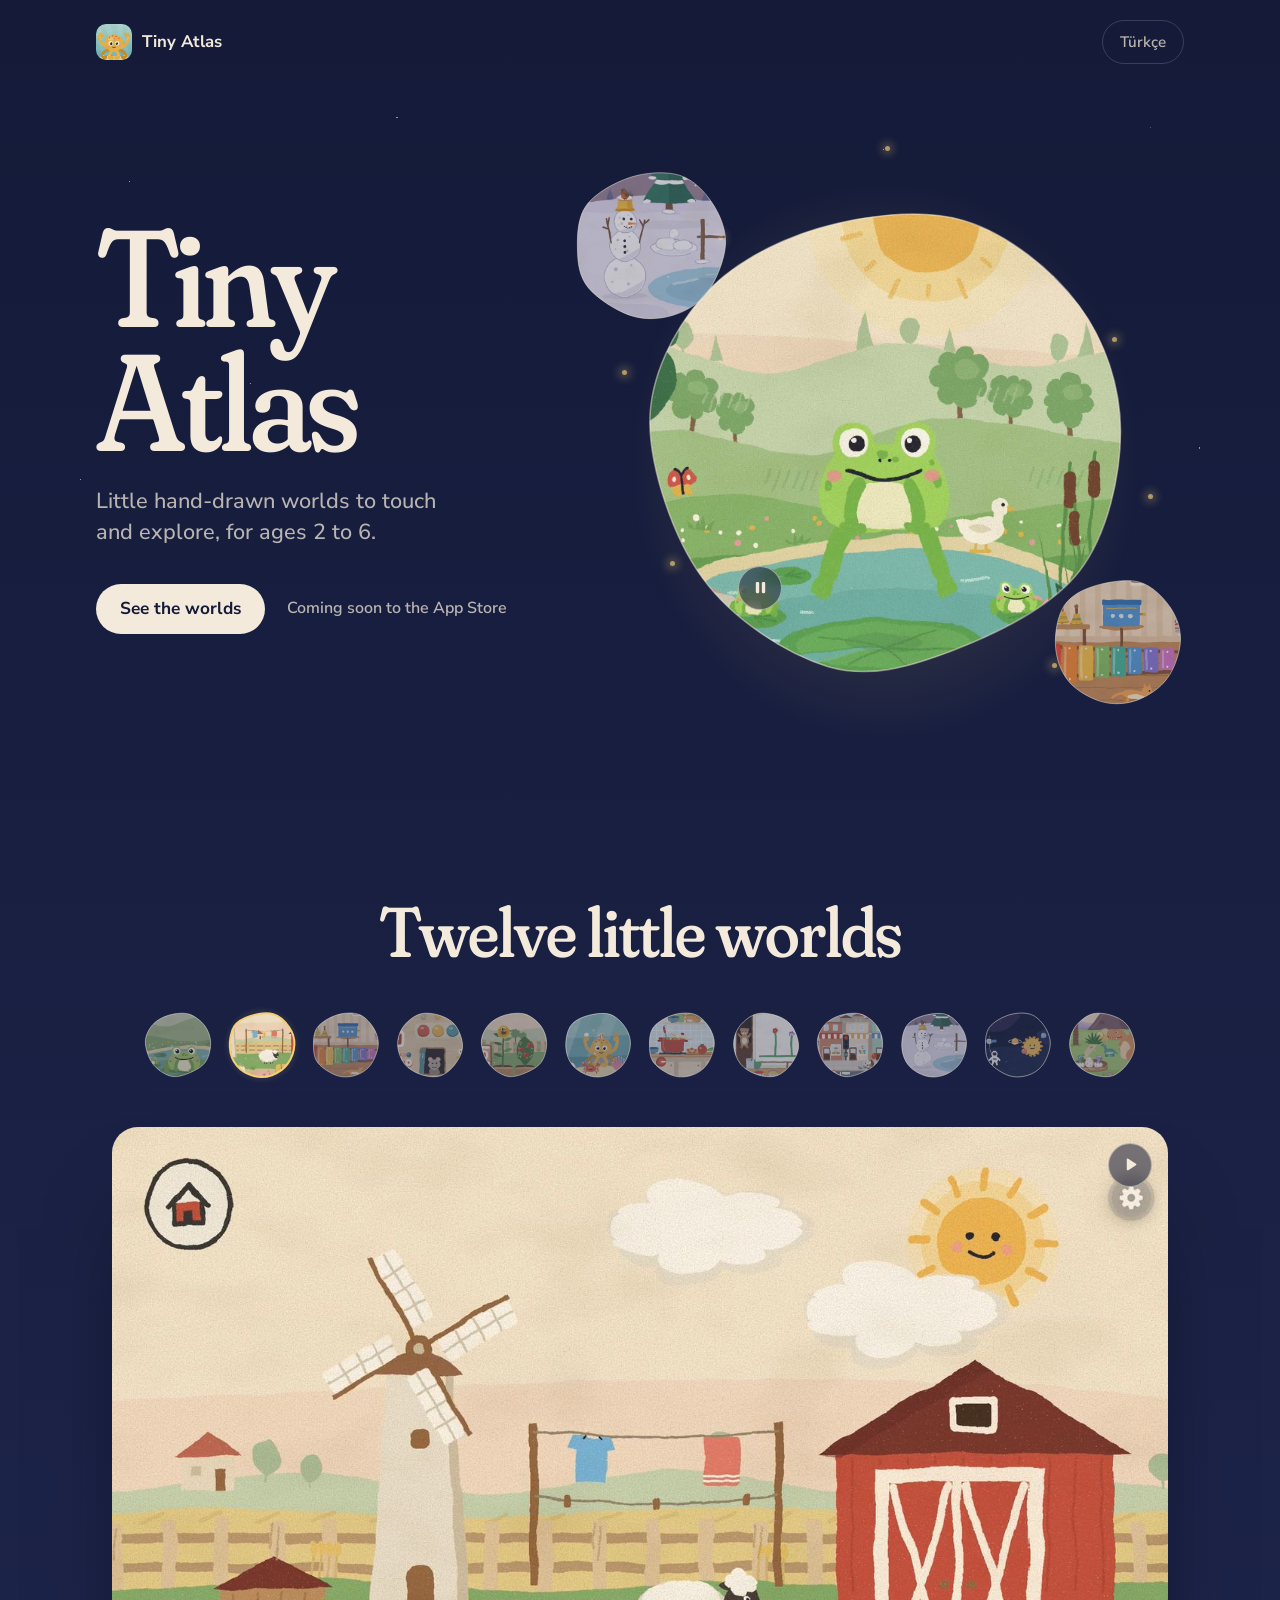
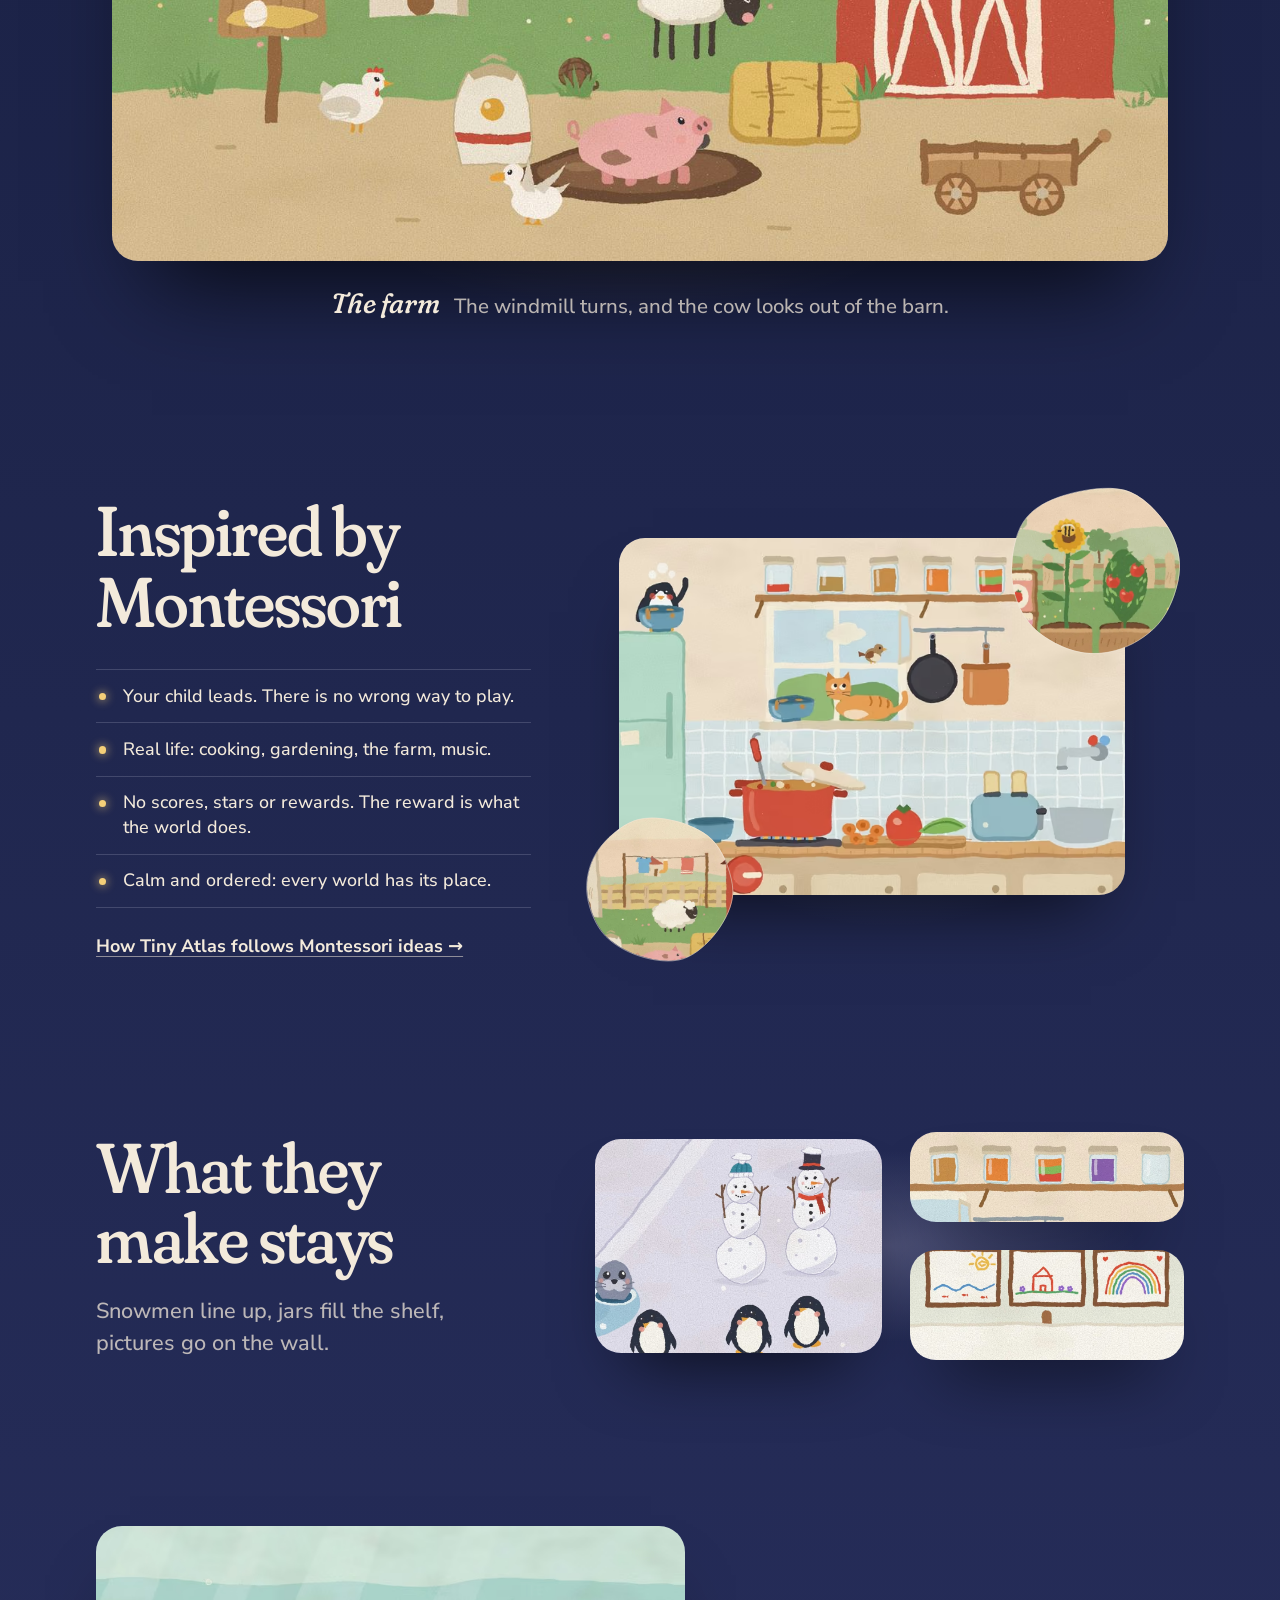
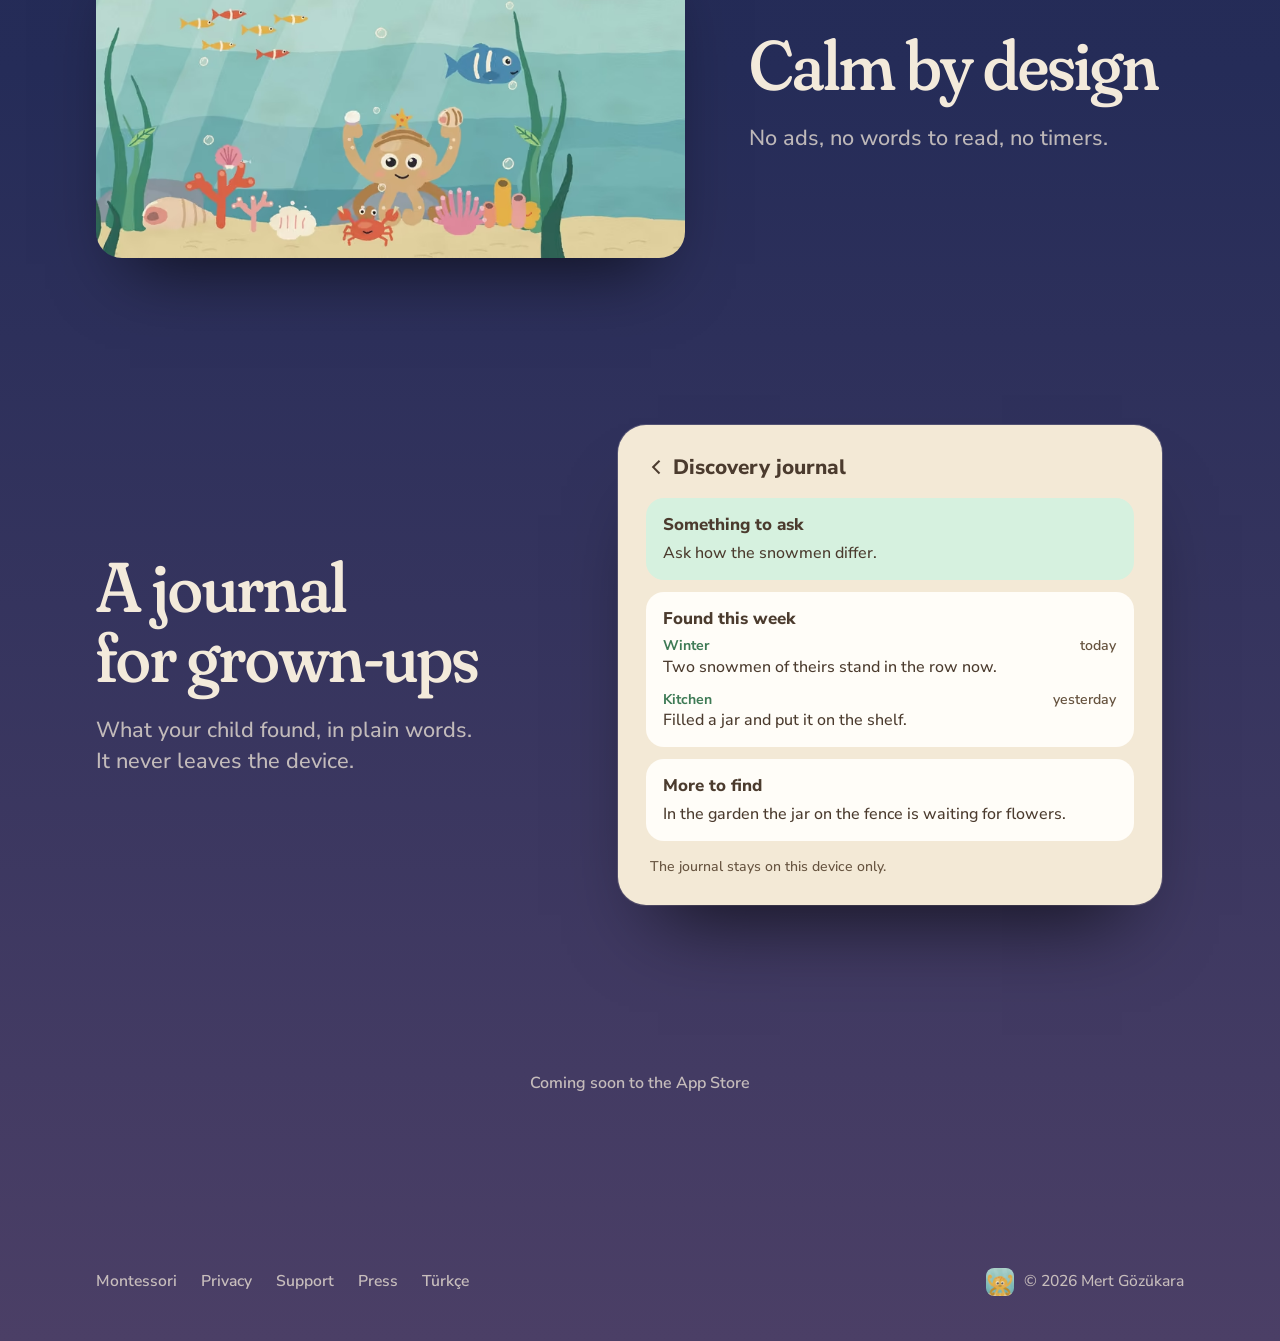
==== commit 570a5d6c: "Clips at full size and in full: the twelve stage clips were 600×400 and cut from a 3:2 window of the" ====
--- a/index.html
+++ b/index.html
@@ -87,7 +87,7 @@
         <i class="ff"></i><i class="ff"></i><i class="ff"></i><i class="ff"></i><i class="ff"></i><i class="ff"></i><i class="ff"></i>
         <figure class="win win--big">
           <figcaption class="vh">The pond on a sunny day: the frog jumps from its lily pad while little frogs sit on the pads nearby</figcaption>
-          <div class="win__media clip-a"><video muted loop playsinline preload="none" poster="/assets/home/pond-day.jpg" aria-hidden="true" data-clip><source data-src="/assets/home/pond-day.webm" type="video/webm"><source data-src="/assets/home/pond-day.mp4" type="video/mp4"></video></div>
+          <div class="win__media clip-a"><video muted loop playsinline preload="none" poster="/assets/home/pond-day.jpg" aria-hidden="true" data-clip><source data-src="/assets/home/pond-day.mp4" type="video/mp4"></video></div>
           <button class="play" type="button" data-pause="Pause the clip" data-play="Play the clip" aria-label="Pause the clip" hidden><svg class="i-pause" viewBox="0 0 16 16" aria-hidden="true"><rect x="3" y="2" width="3.6" height="12" rx="1.2"/><rect x="9.4" y="2" width="3.6" height="12" rx="1.2"/></svg><svg class="i-play" viewBox="0 0 16 16" aria-hidden="true"><path d="M4 2.6v10.8c0 .8.9 1.3 1.6.8l8.2-5.4c.6-.4.6-1.2 0-1.6L5.6 1.8C4.9 1.3 4 1.8 4 2.6z"/></svg></button>
           <svg class="win__ring" viewBox="0 0 1 1" preserveAspectRatio="none" aria-hidden="true" focusable="false"><use href="#ring-a"/></svg>
         </figure>
@@ -208,7 +208,6 @@
    on the night around it. */
 (function () {
   var still = window.matchMedia && matchMedia('(prefers-reduced-motion: reduce)').matches;
-  var webm = document.createElement('video').canPlayType('video/webm; codecs="vp9"') ? 'webm' : 'mp4';
   var tints = { pond: 'rgba(156,201,138,.34)', farm: 'rgba(222,196,140,.34)', music: 'rgba(230,170,110,.32)', board: 'rgba(222,196,140,.3)',
     garden: 'rgba(196,214,140,.32)', reef: 'rgba(120,190,190,.34)', kitchen: 'rgba(170,205,220,.32)', studio: 'rgba(230,220,200,.3)',
     street: 'rgba(232,180,150,.32)', winter: 'rgba(200,196,230,.36)', space: 'rgba(140,150,220,.36)', dino: 'rgba(180,205,130,.32)' };
@@ -280,13 +279,15 @@
     warmed = true;
     picks.forEach(function (b) { new Image().src = dir + b.dataset.world + '.jpg'; });
   }
-  if ('IntersectionObserver' in window) {
+  // the stills are warmed ahead only on a wide screen; a phone fetches each on the tap
+  var wide = !window.matchMedia || matchMedia('(min-width: 900px)').matches;
+  if (wide && 'IntersectionObserver' in window) {
     new IntersectionObserver(function (es, o) {
       if (es.some(function (e) { return e.isIntersecting; })) { warm(); o.disconnect(); }
     }, { rootMargin: '400px 0px' }).observe(screen);
-  } else warm();
+  } else if (wide) warm();
   function loadWorld() {
-    var want = dir + world + '.' + webm;
+    var want = dir + world + '.mp4';
     if (v.getAttribute('src') !== want) { v.setAttribute('src', want); v.load(); }
   }
   wire(v, loadWorld);
--- a/assets/home.css
+++ b/assets/home.css
@@ -150,7 +150,7 @@
 .screen { position: relative; margin: 0 auto; max-width: 66rem; width: 100%; }
 .screen::before { content: ""; position: absolute; inset: -14% -10% -18%; z-index: 0; pointer-events: none; background: radial-gradient(closest-side, var(--tint, rgba(244, 207, 120, 0.28)), transparent 72%); transition: background .8s; }
 .screen-in {
-  position: relative; z-index: 1; aspect-ratio: 3 / 2; border-radius: 26px; overflow: hidden;
+  position: relative; z-index: 1; aspect-ratio: 2360 / 1640; border-radius: 26px; overflow: hidden;
   background: var(--well); background-size: cover; background-position: center;
   box-shadow: 0 1px 0 rgba(243, 234, 219, 0.12) inset, 0 60px 90px -40px rgba(0, 0, 0, 0.75);
 }
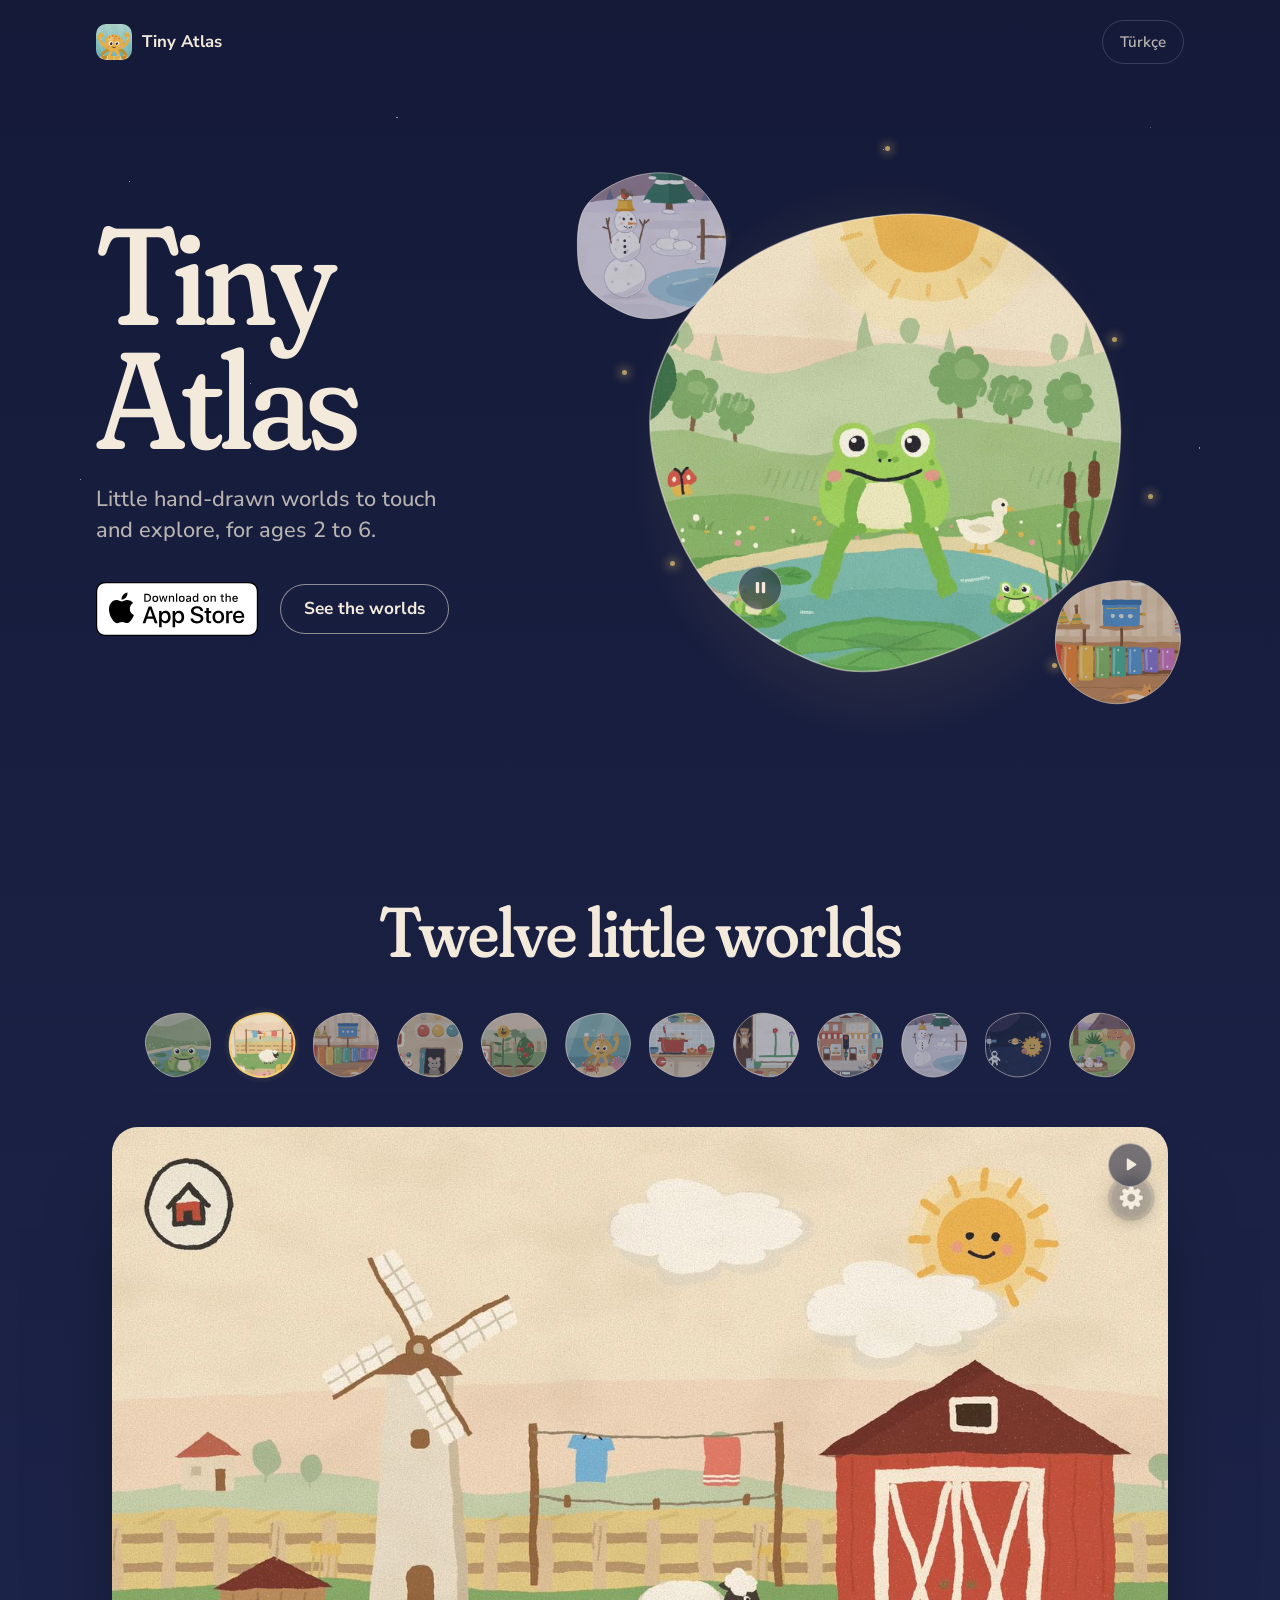
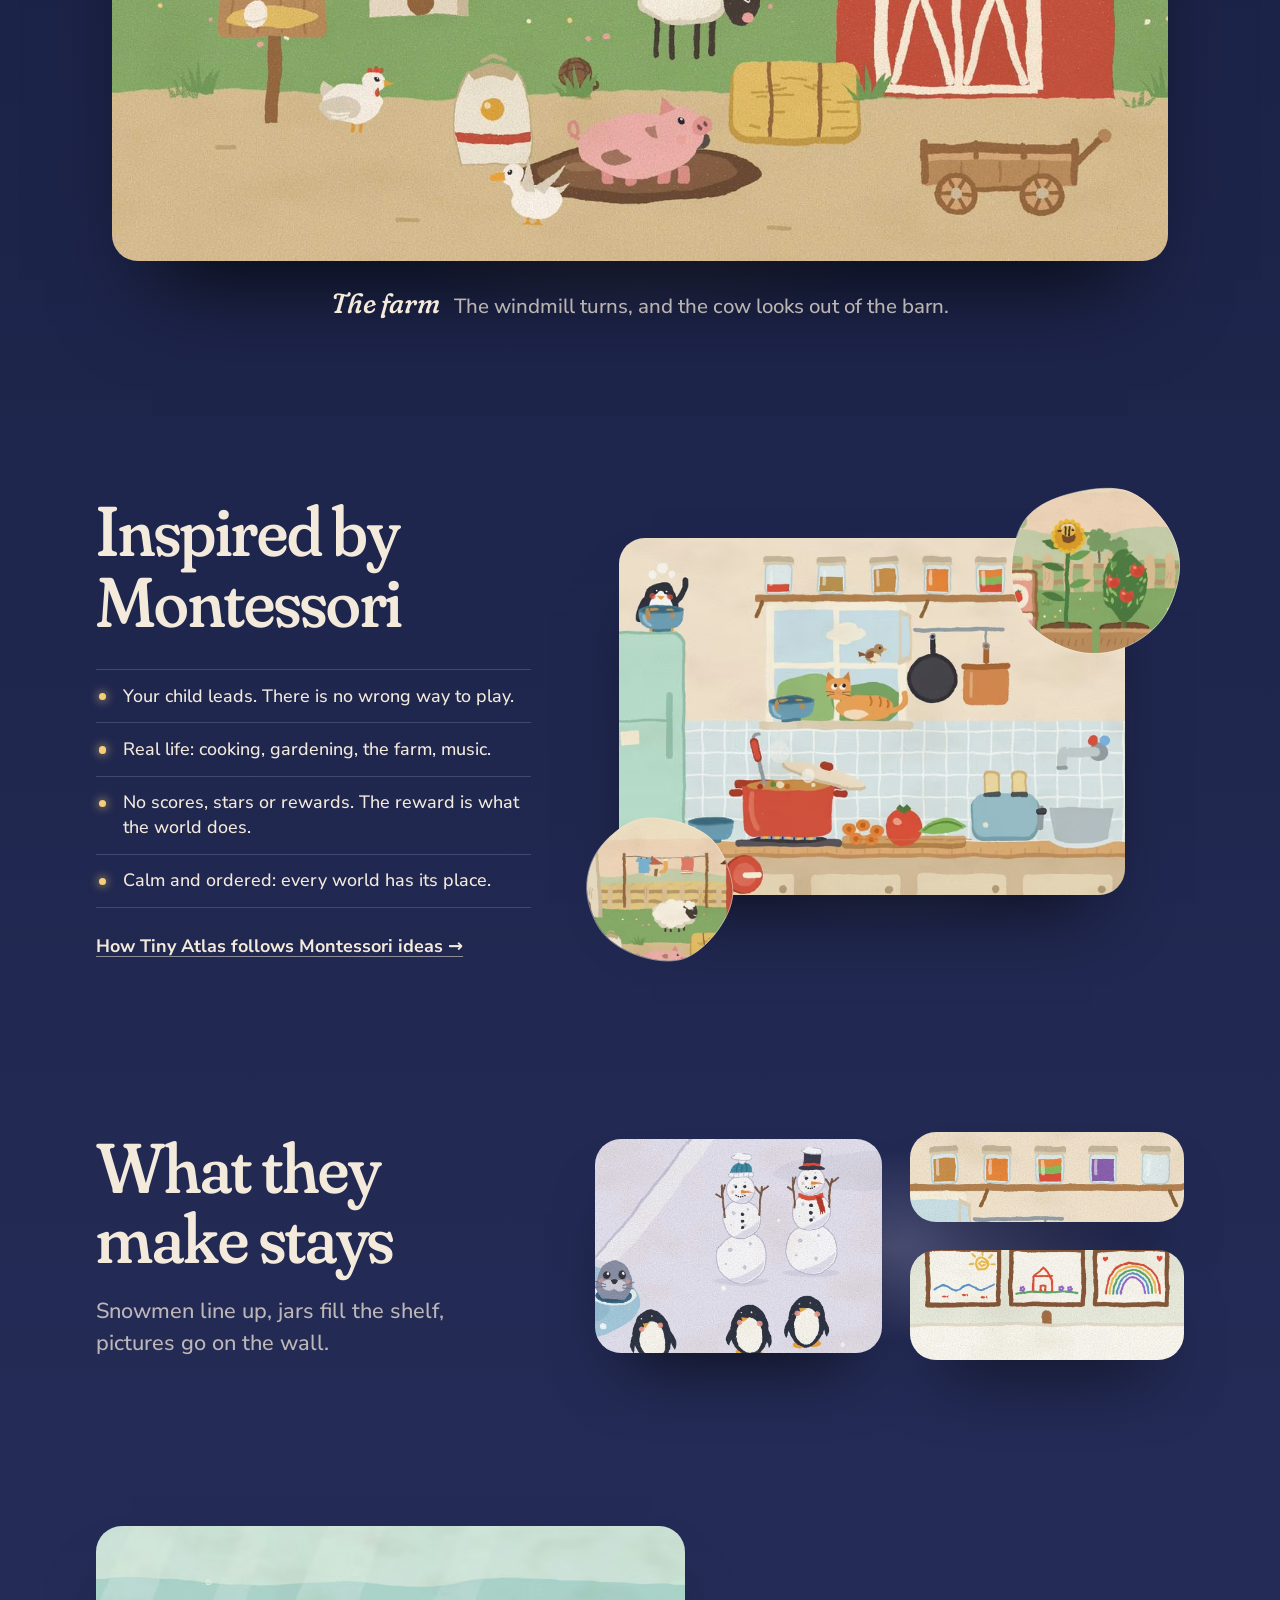
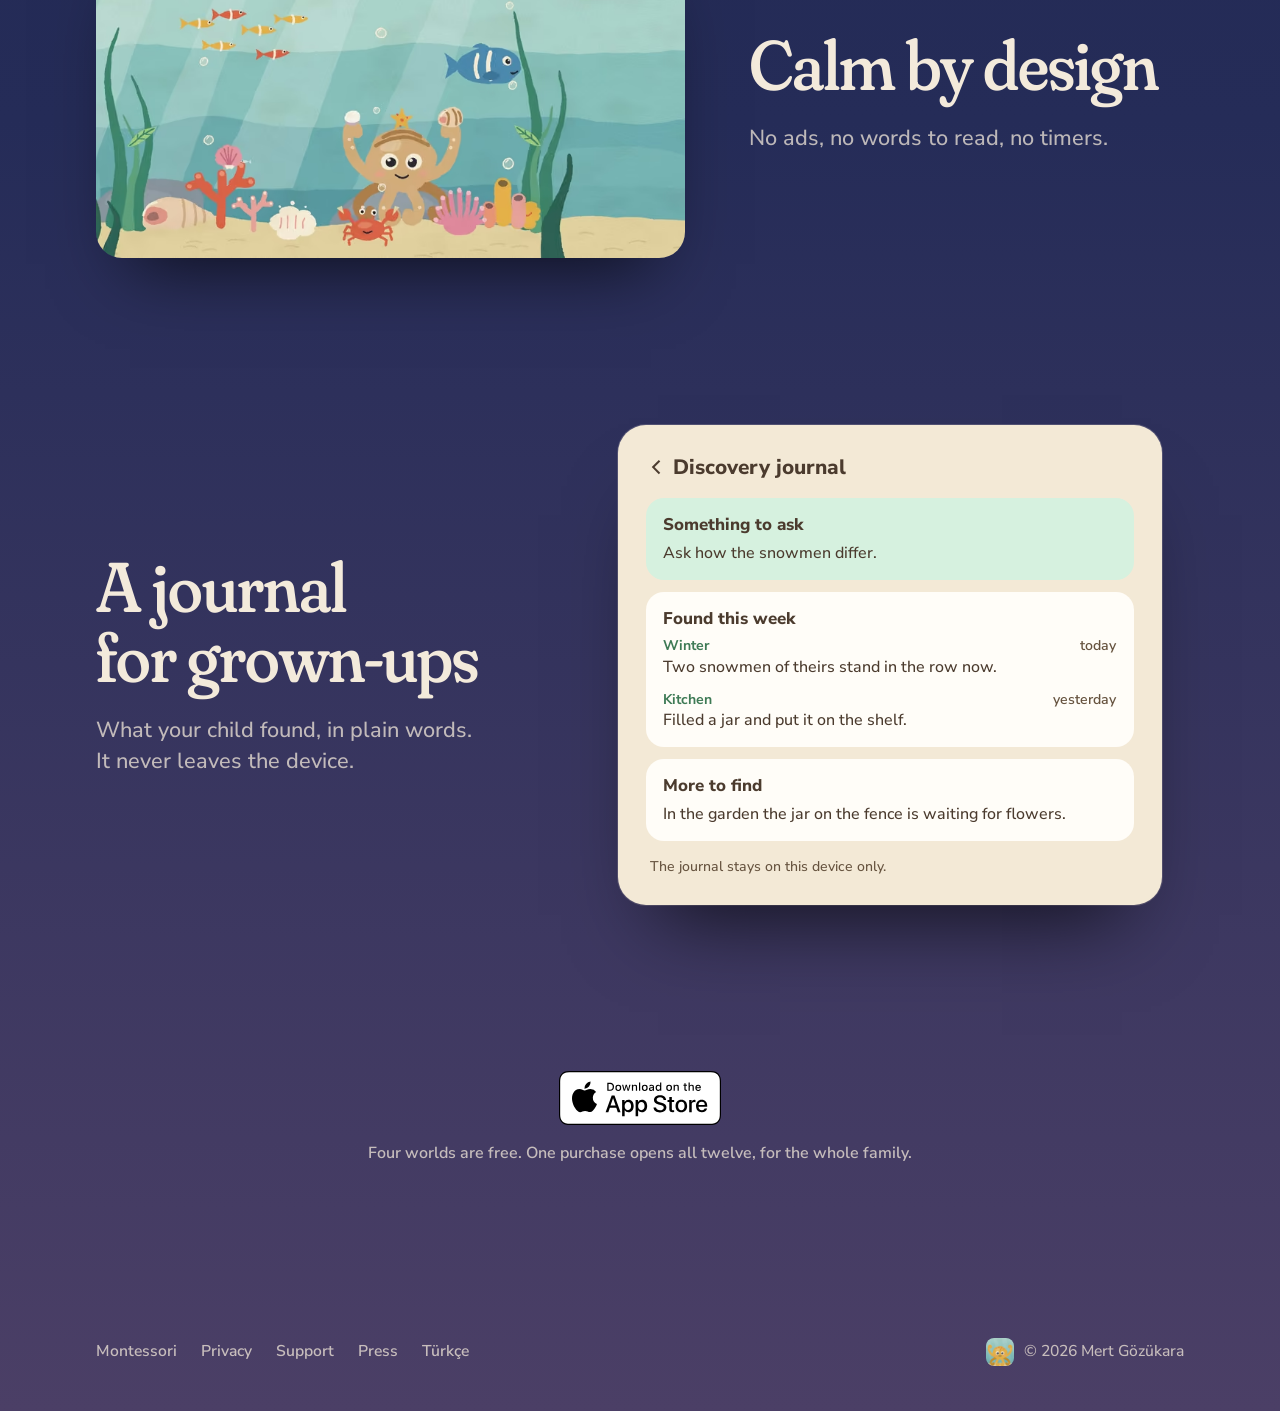
==== commit 40286f18: "Live on the App Store: Apple's white badge where "Coming soon" stood The app went live on 12 Novembe" ====
--- a/index.html
+++ b/index.html
@@ -9,6 +9,7 @@
 <link rel="alternate" hreflang="en" href="https://playtinyatlas.com/">
 <link rel="alternate" hreflang="tr" href="https://playtinyatlas.com/tr/">
 <link rel="alternate" hreflang="x-default" href="https://playtinyatlas.com/">
+<meta name="apple-itunes-app" content="app-id=6820293269">
 <meta name="theme-color" content="#151B3A">
 <meta property="og:type" content="website">
 <meta property="og:site_name" content="Tiny Atlas">
@@ -31,6 +32,8 @@
  "name": "Tiny Atlas",
  "alternateName": "Minik Atlas",
  "url": "https://playtinyatlas.com/",
+ "downloadUrl": "https://apps.apple.com/app/id6820293269",
+ "datePublished": "2026-11-12",
  "description": "Twelve hand-drawn worlds to touch and explore, for toddlers and preschool children aged 2–6. Inspired by Montessori: no ads, no scores, no words to read. Four worlds are free.",
  "inLanguage": "en",
  "applicationCategory": "EducationalApplication",
@@ -74,12 +77,8 @@
         <h1>Tiny Atlas</h1>
         <p class="say">Little hand-drawn worlds to touch and explore, for ages 2&nbsp;to&nbsp;6.</p>
         <div class="cta" id="app-store">
-          <a class="go" href="#worlds">See the worlds</a>
-          <!-- App Store: when the app is live, replace the <p> below with Apple's official badge for this language,
-               linked to the app (developer.apple.com/app-store/marketing/guidelines), e.g.
-               <a href="https://apps.apple.com/app/id…"><img src="/assets/img/app-store-badge-en.svg" width="160" height="54" alt="Download on the App Store"></a>
-               The same place is in the last section ("price"), below. -->
-          <p class="soon">Coming soon to the App Store</p>
+          <a class="store-badge" href="https://apps.apple.com/app/id6820293269"><img src="/assets/img/app-store-badge-en.svg" width="162" height="54" alt="Download on the App Store"></a>
+          <a class="go go--line" href="#worlds">See the worlds</a>
         </div>
       </div>
       <div class="stage">
@@ -186,8 +185,8 @@
 
   <section class="band end" aria-label="App Store">
     <div class="store store--end">
-      <!-- App Store: the official badge goes here too, once the app is live (see the hero). -->
-      <p class="soon">Coming soon to the App Store</p>
+      <a class="store-badge" href="https://apps.apple.com/app/id6820293269"><img src="/assets/img/app-store-badge-en.svg" width="162" height="54" alt="Download on the App Store"></a>
+      <p class="soon">Four worlds are free. One purchase opens all twelve, for the whole family.</p>
     </div>
   </section>
 
--- a/assets/home.css
+++ b/assets/home.css
@@ -76,11 +76,14 @@
 .go:hover { background: #fff; }
 .soon { margin: 0; font-size: 1rem; font-weight: 600; color: var(--ivory-2); }
 
-/* The App Store badge, once the app is live: Apple's white badge belongs on this ground. The drawn stand-in
-   below keeps the badge's proportions for the day the official artwork goes in. */
-.badge { display: inline-flex; align-items: center; gap: 0.6rem; min-height: 54px; padding: 0.45rem 1.1rem 0.45rem 0.9rem; border-radius: 10px; border: 1px solid var(--ivory); color: var(--ivory); text-decoration: none; background: rgba(20, 26, 56, 0.4); }
-.badge:hover { background: var(--ivory); color: var(--night-0); }
-.badge img { height: 54px; width: auto; }
+/* Apple's white App Store badge, as Apple draws it: never recoloured, never under 40 px tall */
+.store-badge { display: inline-block; line-height: 0; border-radius: 10px; }
+.store-badge img { display: block; height: 54px; width: auto; }
+.article .store-badge img { height: 48px; }
+.store-badge:focus-visible { outline: 2px solid var(--ivory); outline-offset: 4px; }
+/* Beside the badge, the way to the worlds steps back to a line */
+.go--line { background: transparent; color: var(--ivory); box-shadow: inset 0 0 0 1px rgba(243, 234, 219, 0.55); }
+.go--line:hover { background: rgba(243, 234, 219, 0.1); }
 .store { margin: 0; }
 
 .stage { position: relative; width: min(100%, 40rem); margin: clamp(2rem, 5vw, 3rem) auto 0; padding: 5% 9% 7%; }
@@ -217,7 +220,7 @@
 
 /* The page's end: the store's place, on the first light */
 .band.end { text-align: center; }
-.store--end { display: flex; justify-content: center; text-align: center; }
+.store--end { display: flex; flex-direction: column; align-items: center; gap: 1rem; text-align: center; }
 
 /* Footer on the landing: the landing's own width */
 .home .foot { max-width: var(--page); padding: var(--step) var(--pad) 2.5rem; }
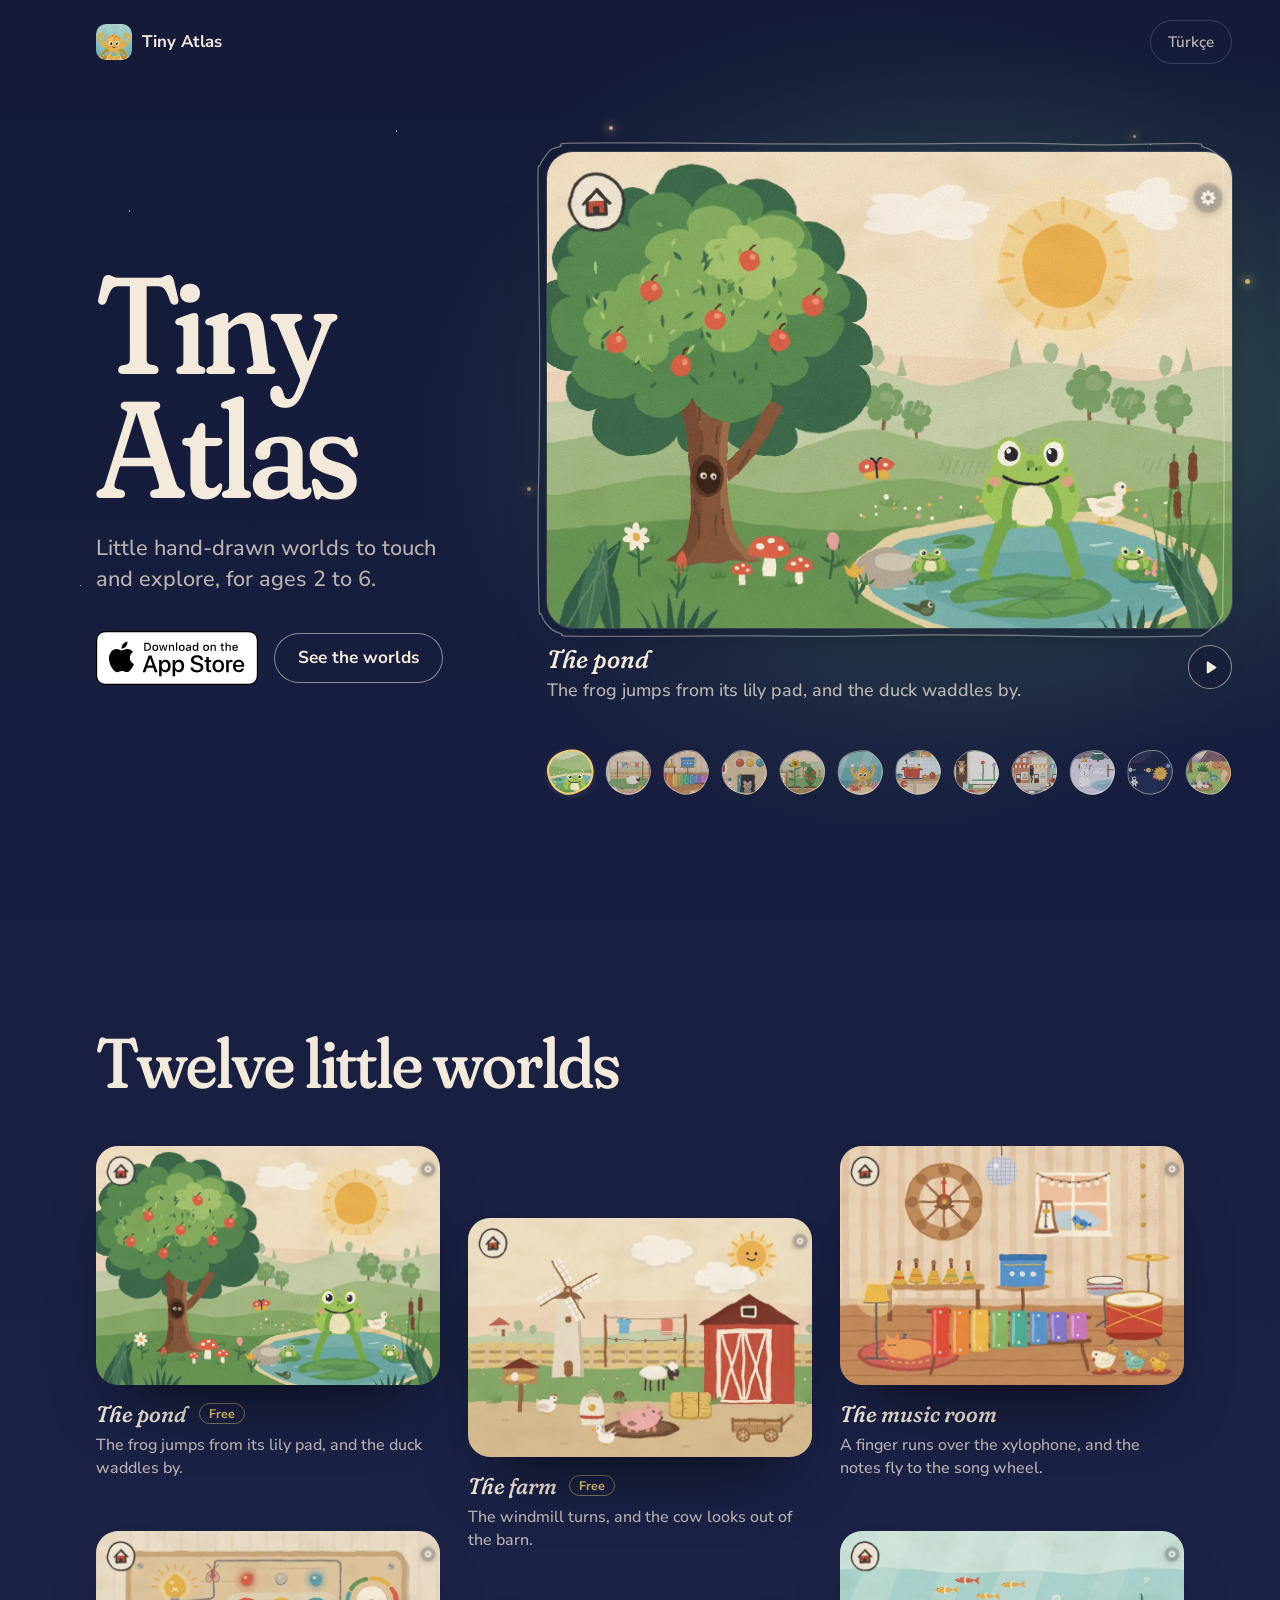
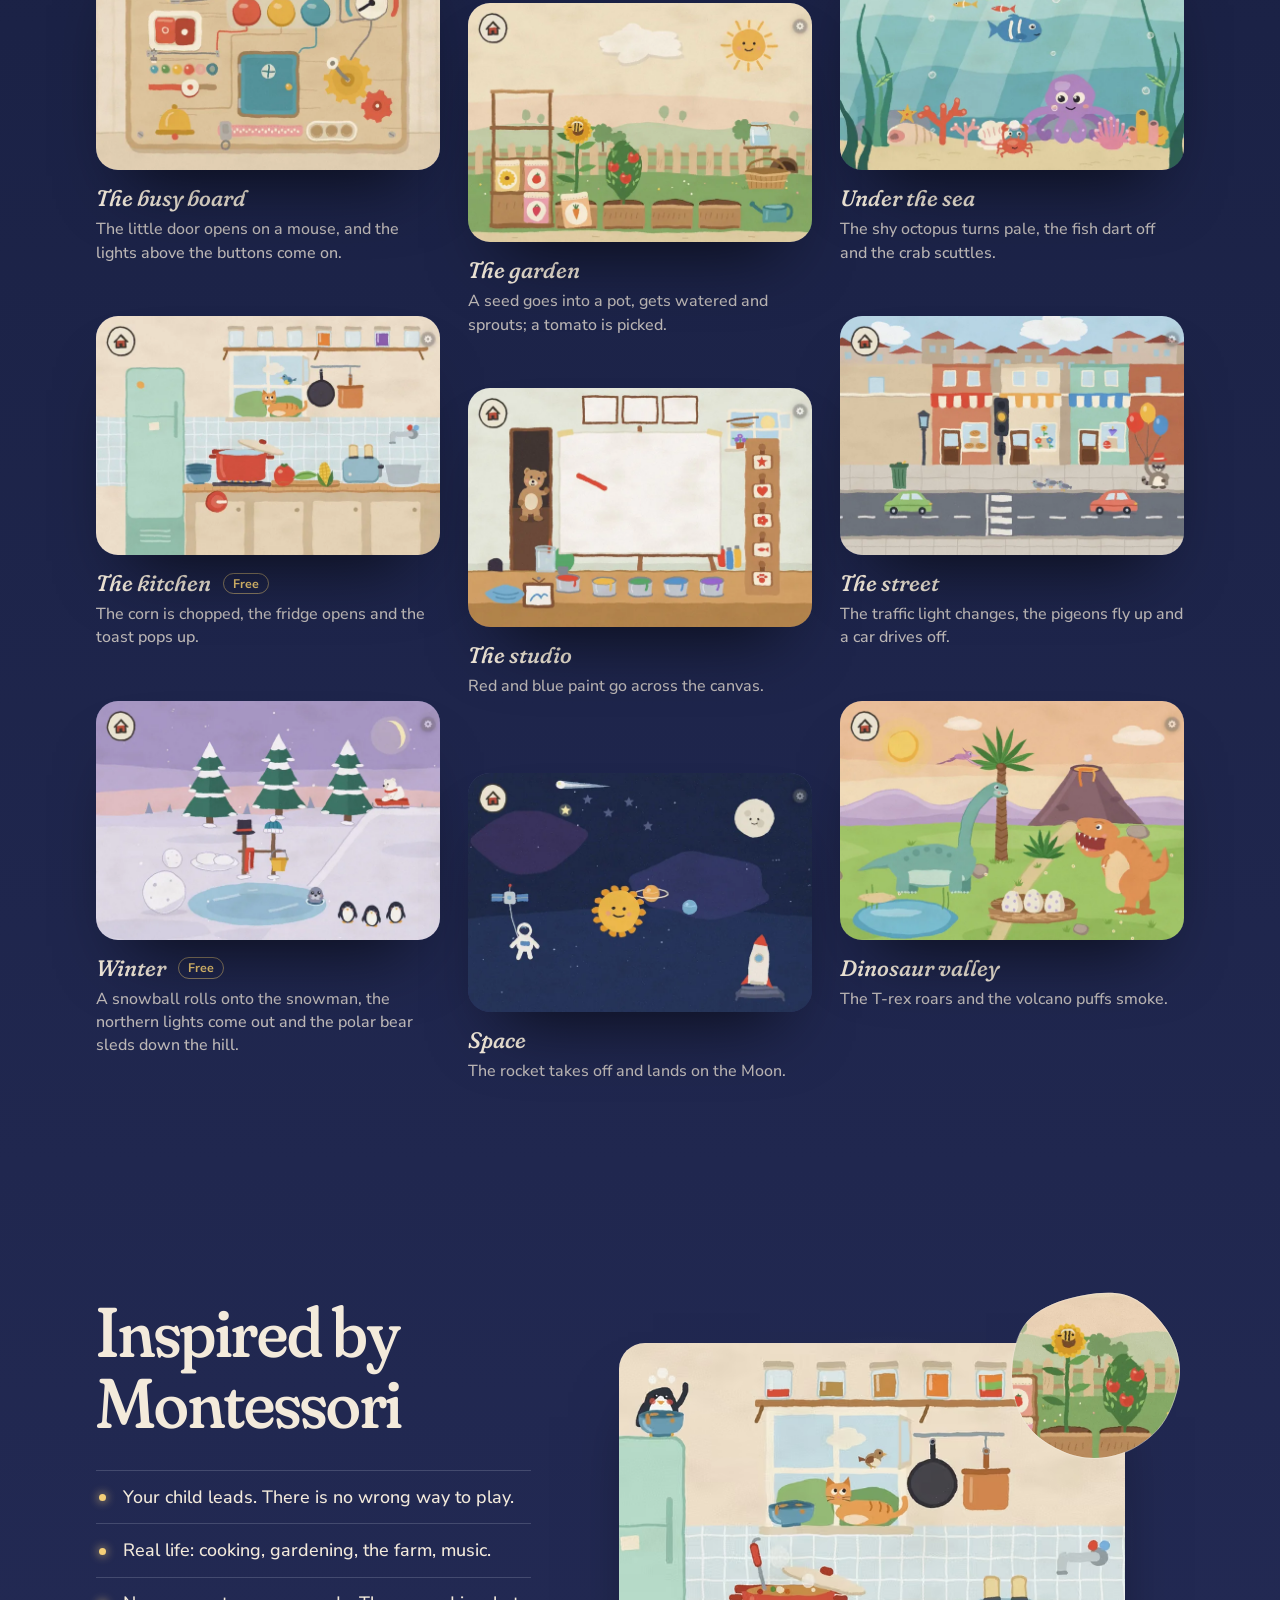
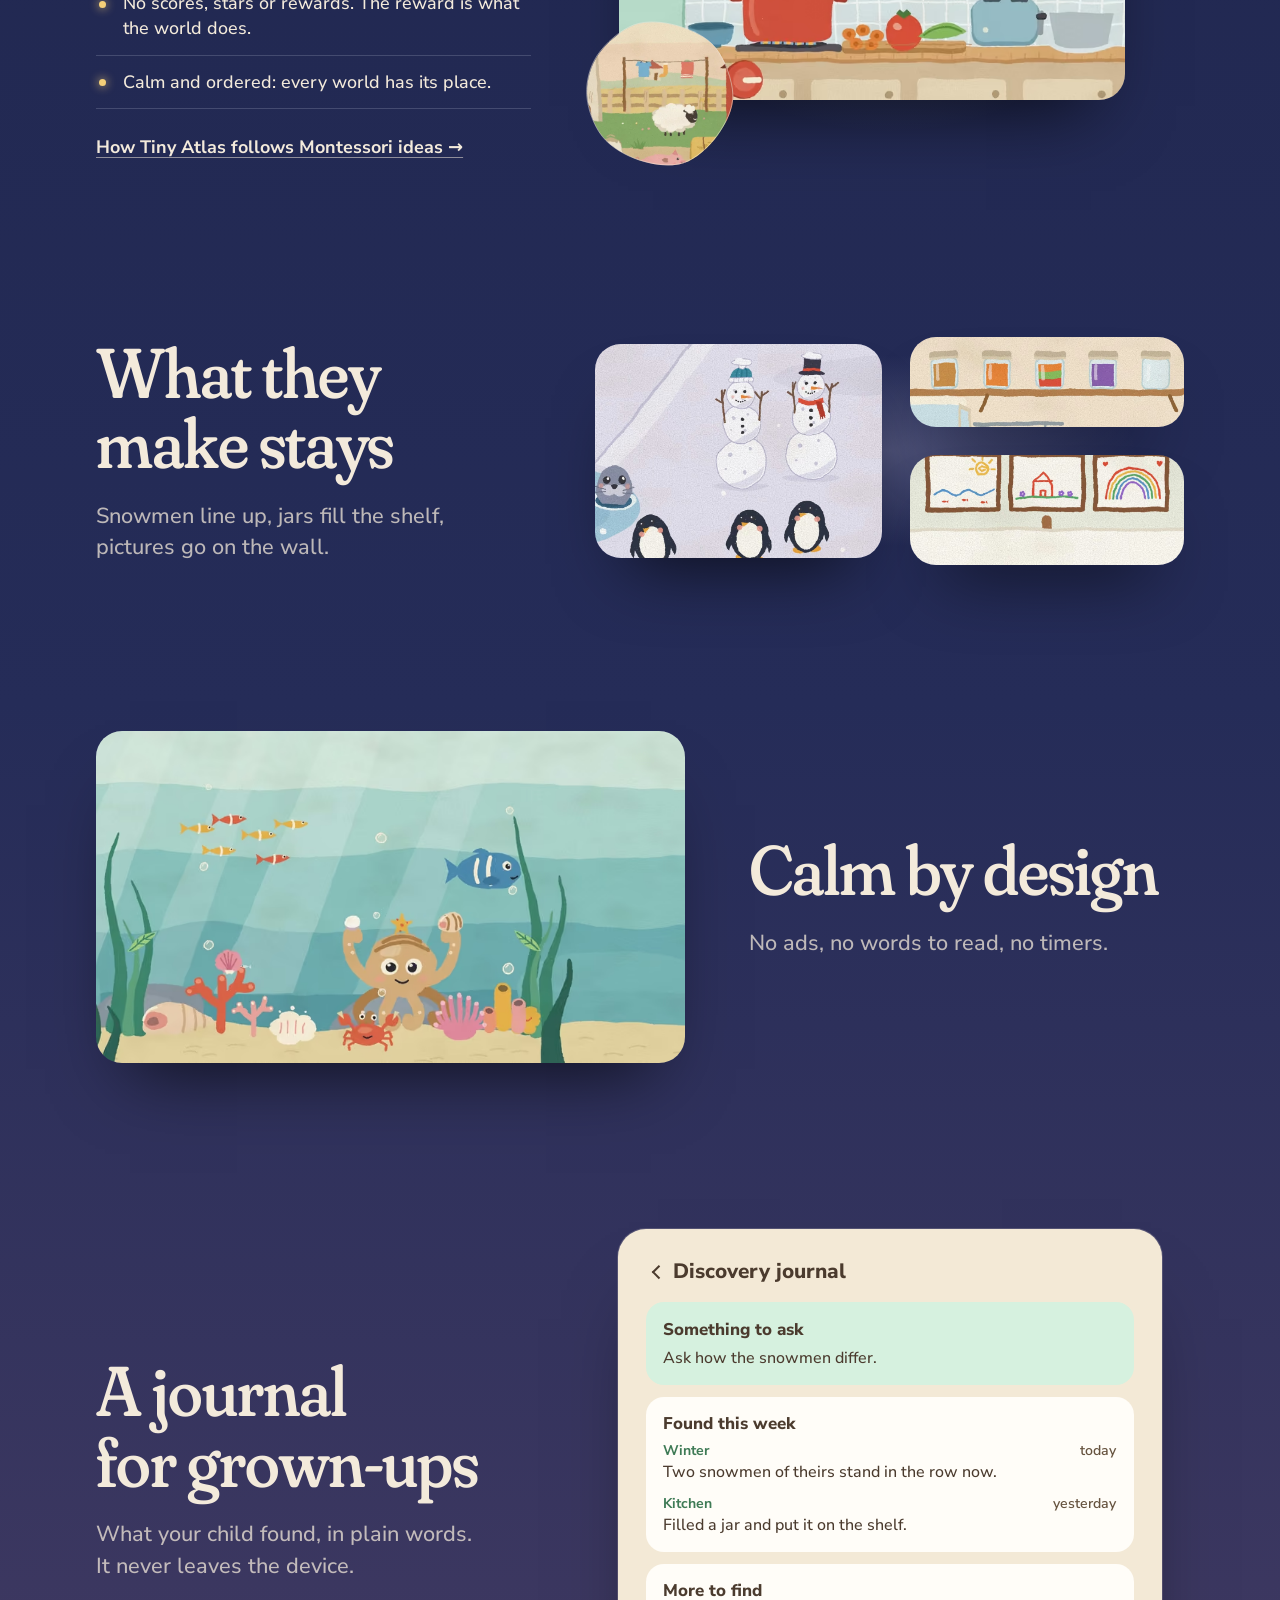
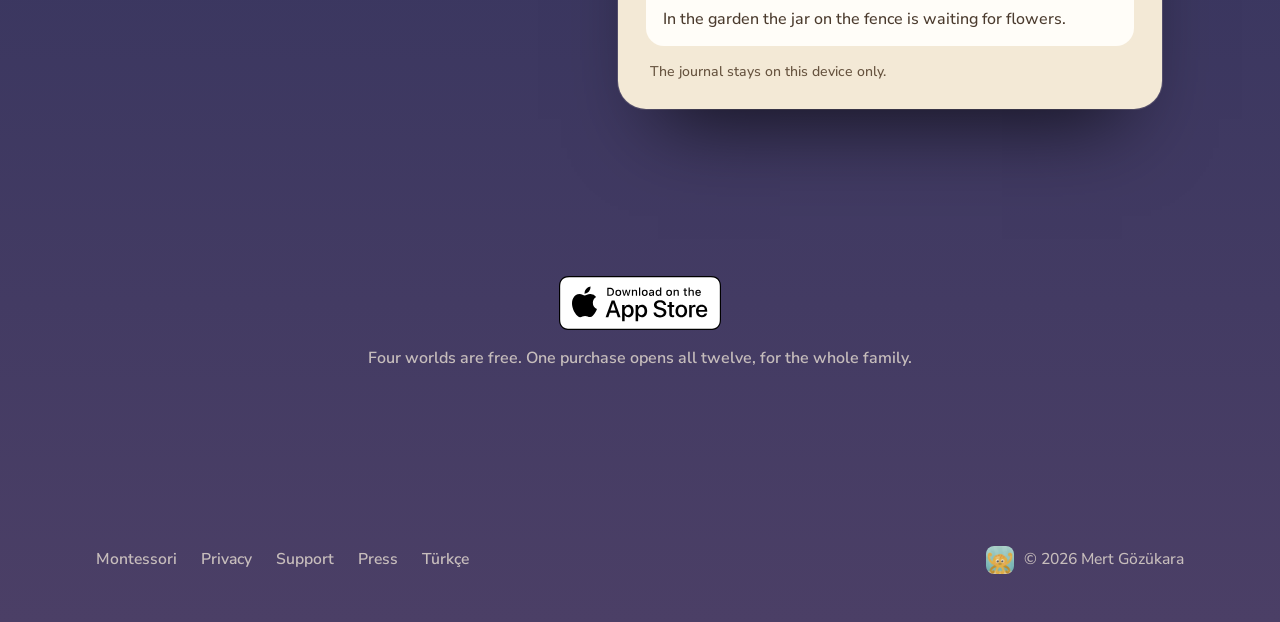
==== commit 3991dc95: "Hero: one world as big as the screen allows, whole and alive, with the twelve windows under it; belo" ====
--- a/index.html
+++ b/index.html
@@ -55,7 +55,7 @@
 <link rel="icon" href="/favicon.ico" sizes="32x32">
 <link rel="icon" type="image/png" sizes="192x192" href="/assets/img/icon-192.png">
 <link rel="apple-touch-icon" href="/apple-touch-icon.png">
-<link rel="preload" as="image" href="/assets/home/pond-day.jpg" fetchpriority="high">
+<link rel="preload" as="image" href="/assets/home/stage/pond.jpg" fetchpriority="high">
 <link rel="preconnect" href="https://fonts.googleapis.com">
 <link rel="preconnect" href="https://fonts.gstatic.com" crossorigin>
 <link rel="stylesheet" href="https://fonts.googleapis.com/css2?family=Fraunces:ital,opsz,wght,SOFT@0,9..144,400..700,100;1,9..144,400..700,100&amp;family=Nunito+Sans:opsz,wght@6..12,400..800&amp;display=swap">
@@ -71,7 +71,8 @@
 </header>
 <main id="main">
 
-  <section class="band hero">
+  <section class="band hero" style="--tint: rgba(112,196,124,.3)">
+    <div class="light" aria-hidden="true"></div>
     <div class="hero-grid">
       <div class="words">
         <h1>Tiny Atlas</h1>
@@ -81,46 +82,48 @@
           <a class="go go--line" href="#worlds">See the worlds</a>
         </div>
       </div>
-      <div class="stage">
-        <div class="glow" aria-hidden="true"></div>
-        <i class="ff"></i><i class="ff"></i><i class="ff"></i><i class="ff"></i><i class="ff"></i><i class="ff"></i><i class="ff"></i>
-        <figure class="win win--big">
-          <figcaption class="vh">The pond on a sunny day: the frog jumps from its lily pad while little frogs sit on the pads nearby</figcaption>
-          <div class="win__media clip-a"><video muted loop playsinline preload="none" poster="/assets/home/pond-day.jpg" aria-hidden="true" data-clip><source data-src="/assets/home/pond-day.mp4" type="video/mp4"></video></div>
-          <button class="play" type="button" data-pause="Pause the clip" data-play="Play the clip" aria-label="Pause the clip" hidden><svg class="i-pause" viewBox="0 0 16 16" aria-hidden="true"><rect x="3" y="2" width="3.6" height="12" rx="1.2"/><rect x="9.4" y="2" width="3.6" height="12" rx="1.2"/></svg><svg class="i-play" viewBox="0 0 16 16" aria-hidden="true"><path d="M4 2.6v10.8c0 .8.9 1.3 1.6.8l8.2-5.4c.6-.4.6-1.2 0-1.6L5.6 1.8C4.9 1.3 4 1.8 4 2.6z"/></svg></button>
-          <svg class="win__ring" viewBox="0 0 1 1" preserveAspectRatio="none" aria-hidden="true" focusable="false"><use href="#ring-a"/></svg>
-        </figure>
-        <div class="win win--s1"><div class="win__media clip-c"><img src="/assets/home/w-winter.webp" width="440" height="440" alt="" decoding="async"></div><svg class="win__ring" viewBox="0 0 1 1" preserveAspectRatio="none" aria-hidden="true" focusable="false"><use href="#ring-c"/></svg></div>
-        <div class="win win--s2"><div class="win__media clip-b"><img src="/assets/home/w-music.webp" width="440" height="440" alt="" decoding="async"></div><svg class="win__ring" viewBox="0 0 1 1" preserveAspectRatio="none" aria-hidden="true" focusable="false"><use href="#ring-b"/></svg></div>
-      </div>
+      <figure class="screen">
+        <div class="screen-in">
+          <video muted playsinline preload="none" poster="/assets/home/stage/pond.jpg" aria-hidden="true" data-stage="pond"></video>
+          <svg class="screen-ring" viewBox="0 0 1 1" preserveAspectRatio="none" aria-hidden="true" focusable="false"><path d="M0.0454 -0.0017C0.0696 -0.0029 0.1328 -0.0022 0.1762 -0.0021C0.2195 -0.0019 0.2626 -0.0010 0.3055 -0.0006C0.3485 -0.0003 0.3908 -0.0000 0.4337 0.0000C0.4767 0.0001 0.5201 0.0000 0.5634 -0.0003C0.6066 -0.0007 0.6498 -0.0023 0.6932 -0.0020C0.7366 -0.0017 0.7808 0.0015 0.8240 0.0016C0.8673 0.0017 0.9287 -0.0020 0.9528 -0.0013C0.9769 -0.0007 0.9639 0.0031 0.9686 0.0054C0.9734 0.0076 0.9773 0.0088 0.9813 0.0121C0.9853 0.0154 0.9898 0.0196 0.9927 0.0250C0.9957 0.0304 0.9979 0.0381 0.9989 0.0446C0.9999 0.0511 0.9988 0.0314 0.9989 0.0642C0.9989 0.0969 0.9994 0.1829 0.9994 0.2411C0.9994 0.2994 0.9988 0.3561 0.9990 0.4136C0.9992 0.4711 1.0002 0.5287 1.0004 0.5862C1.0006 0.6436 1.0005 0.7006 1.0002 0.7583C0.9998 0.8160 0.9989 0.9000 0.9986 0.9326C0.9983 0.9652 0.9997 0.9473 0.9983 0.9540C0.9970 0.9608 0.9935 0.9678 0.9906 0.9732C0.9877 0.9786 0.9845 0.9823 0.9809 0.9864C0.9773 0.9905 0.9738 0.9954 0.9692 0.9977C0.9645 1.0000 0.9773 0.9997 0.9532 1.0004C0.9290 1.0010 0.8673 1.0020 0.8244 1.0018C0.7814 1.0016 0.7383 0.9996 0.6953 0.9990C0.6523 0.9984 0.6098 0.9978 0.5664 0.9982C0.5230 0.9985 0.4786 1.0009 0.4349 1.0012C0.3912 1.0015 0.3478 1.0000 0.3043 0.9999C0.2609 0.9999 0.2172 1.0007 0.1742 1.0008C0.1313 1.0009 0.0704 1.0012 0.0468 1.0004C0.0233 0.9995 0.0375 0.9980 0.0330 0.9959C0.0284 0.9938 0.0236 0.9917 0.0196 0.9878C0.0156 0.9840 0.0117 0.9778 0.0090 0.9726C0.0063 0.9674 0.0049 0.9628 0.0033 0.9565C0.0018 0.9502 0.0007 0.9673 -0.0001 0.9348C-0.0009 0.9023 -0.0015 0.8190 -0.0014 0.7614C-0.0013 0.7038 0.0001 0.6474 0.0005 0.5892C0.0009 0.5310 0.0012 0.4703 0.0010 0.4122C0.0009 0.3540 0.0001 0.2981 -0.0004 0.2404C-0.0008 0.1827 -0.0018 0.0986 -0.0015 0.0658C-0.0013 0.0330 -0.0003 0.0500 0.0012 0.0438C0.0027 0.0375 0.0046 0.0339 0.0074 0.0285C0.0101 0.0231 0.0138 0.0153 0.0178 0.0114C0.0218 0.0075 0.0268 0.0072 0.0314 0.0050C0.0360 0.0028 0.0213 -0.0005 0.0454 -0.0017Z" vector-effect="non-scaling-stroke"/></svg>
+        </div>
+        <i class="glint" aria-hidden="true"></i><i class="glint" aria-hidden="true"></i><i class="glint" aria-hidden="true"></i><i class="glint" aria-hidden="true"></i>
+        <button class="play" type="button" data-pause="Pause the clip" data-play="Play the clip" aria-label="Pause the clip" hidden><svg class="i-pause" viewBox="0 0 16 16" aria-hidden="true"><rect x="3" y="2" width="3.6" height="12" rx="1.2"/><rect x="9.4" y="2" width="3.6" height="12" rx="1.2"/></svg><svg class="i-play" viewBox="0 0 16 16" aria-hidden="true"><path d="M4 2.6v10.8c0 .8.9 1.3 1.6.8l8.2-5.4c.6-.4.6-1.2 0-1.6L5.6 1.8C4.9 1.3 4 1.8 4 2.6z"/></svg></button>
+        <figcaption class="screen-name" aria-live="polite"><span class="nm">The pond</span><span class="act">The frog jumps from its lily pad, and the duck waddles by.</span></figcaption>
+      </figure>
+      <ul class="picker" aria-label="Choose a world">
+        <li><button type="button" class="pick" aria-pressed="true" data-world="pond" data-name="The pond" data-act="The frog jumps from its lily pad, and the duck waddles by."><span class="win"><span class="win__media clip-a"><img src="/assets/home/p-pond.webp" width="176" height="176" alt="" decoding="async"></span><svg class="win__ring" viewBox="0 0 1 1" preserveAspectRatio="none" aria-hidden="true" focusable="false"><use href="#ring-a"/></svg></span><span class="vh">The pond</span></button></li>
+        <li><button type="button" class="pick" aria-pressed="false" data-world="farm" data-name="The farm" data-act="The windmill turns, and the cow looks out of the barn."><span class="win"><span class="win__media clip-b"><img src="/assets/home/p-farm.webp" width="176" height="176" alt="" decoding="async"></span><svg class="win__ring" viewBox="0 0 1 1" preserveAspectRatio="none" aria-hidden="true" focusable="false"><use href="#ring-b"/></svg></span><span class="vh">The farm</span></button></li>
+        <li><button type="button" class="pick" aria-pressed="false" data-world="music" data-name="The music room" data-act="A finger runs over the xylophone, and the notes fly to the song wheel."><span class="win"><span class="win__media clip-c"><img src="/assets/home/p-music.webp" width="176" height="176" alt="" decoding="async"></span><svg class="win__ring" viewBox="0 0 1 1" preserveAspectRatio="none" aria-hidden="true" focusable="false"><use href="#ring-c"/></svg></span><span class="vh">The music room</span></button></li>
+        <li><button type="button" class="pick" aria-pressed="false" data-world="board" data-name="The busy board" data-act="The little door opens on a mouse, and the lights above the buttons come on."><span class="win"><span class="win__media clip-d"><img src="/assets/home/p-board.webp" width="176" height="176" alt="" decoding="async"></span><svg class="win__ring" viewBox="0 0 1 1" preserveAspectRatio="none" aria-hidden="true" focusable="false"><use href="#ring-d"/></svg></span><span class="vh">The busy board</span></button></li>
+        <li><button type="button" class="pick" aria-pressed="false" data-world="garden" data-name="The garden" data-act="A seed goes into a pot, gets watered and sprouts; a tomato is picked."><span class="win"><span class="win__media clip-a"><img src="/assets/home/p-garden.webp" width="176" height="176" alt="" decoding="async"></span><svg class="win__ring" viewBox="0 0 1 1" preserveAspectRatio="none" aria-hidden="true" focusable="false"><use href="#ring-a"/></svg></span><span class="vh">The garden</span></button></li>
+        <li><button type="button" class="pick" aria-pressed="false" data-world="reef" data-name="Under the sea" data-act="The shy octopus turns pale, the fish dart off and the crab scuttles."><span class="win"><span class="win__media clip-b"><img src="/assets/home/p-reef.webp" width="176" height="176" alt="" decoding="async"></span><svg class="win__ring" viewBox="0 0 1 1" preserveAspectRatio="none" aria-hidden="true" focusable="false"><use href="#ring-b"/></svg></span><span class="vh">Under the sea</span></button></li>
+        <li><button type="button" class="pick" aria-pressed="false" data-world="kitchen" data-name="The kitchen" data-act="The corn is chopped, the fridge opens and the toast pops up."><span class="win"><span class="win__media clip-c"><img src="/assets/home/p-kitchen.webp" width="176" height="176" alt="" decoding="async"></span><svg class="win__ring" viewBox="0 0 1 1" preserveAspectRatio="none" aria-hidden="true" focusable="false"><use href="#ring-c"/></svg></span><span class="vh">The kitchen</span></button></li>
+        <li><button type="button" class="pick" aria-pressed="false" data-world="studio" data-name="The studio" data-act="Red and blue paint go across the canvas."><span class="win"><span class="win__media clip-d"><img src="/assets/home/p-studio.webp" width="176" height="176" alt="" decoding="async"></span><svg class="win__ring" viewBox="0 0 1 1" preserveAspectRatio="none" aria-hidden="true" focusable="false"><use href="#ring-d"/></svg></span><span class="vh">The studio</span></button></li>
+        <li><button type="button" class="pick" aria-pressed="false" data-world="street" data-name="The street" data-act="The traffic light changes, the pigeons fly up and a car drives off."><span class="win"><span class="win__media clip-a"><img src="/assets/home/p-street.webp" width="176" height="176" alt="" decoding="async"></span><svg class="win__ring" viewBox="0 0 1 1" preserveAspectRatio="none" aria-hidden="true" focusable="false"><use href="#ring-a"/></svg></span><span class="vh">The street</span></button></li>
+        <li><button type="button" class="pick" aria-pressed="false" data-world="winter" data-name="Winter" data-act="A snowball rolls onto the snowman, the northern lights come out and the polar bear sleds down the hill."><span class="win"><span class="win__media clip-b"><img src="/assets/home/p-winter.webp" width="176" height="176" alt="" decoding="async"></span><svg class="win__ring" viewBox="0 0 1 1" preserveAspectRatio="none" aria-hidden="true" focusable="false"><use href="#ring-b"/></svg></span><span class="vh">Winter</span></button></li>
+        <li><button type="button" class="pick" aria-pressed="false" data-world="space" data-name="Space" data-act="The rocket takes off and lands on the Moon."><span class="win"><span class="win__media clip-c"><img src="/assets/home/p-space.webp" width="176" height="176" alt="" decoding="async"></span><svg class="win__ring" viewBox="0 0 1 1" preserveAspectRatio="none" aria-hidden="true" focusable="false"><use href="#ring-c"/></svg></span><span class="vh">Space</span></button></li>
+        <li><button type="button" class="pick" aria-pressed="false" data-world="dino" data-name="Dinosaur valley" data-act="The T-rex roars and the volcano puffs smoke."><span class="win"><span class="win__media clip-d"><img src="/assets/home/p-dino.webp" width="176" height="176" alt="" decoding="async"></span><svg class="win__ring" viewBox="0 0 1 1" preserveAspectRatio="none" aria-hidden="true" focusable="false"><use href="#ring-d"/></svg></span><span class="vh">Dinosaur valley</span></button></li>
+      </ul>
     </div>
   </section>
 
   <section class="band worlds" id="worlds" aria-labelledby="h-worlds">
     <div class="words"><h2 id="h-worlds">Twelve little worlds</h2></div>
-    <div class="ws">
-      <ul class="picker">
-        <li><button type="button" class="pick" aria-pressed="false" data-world="pond" data-name="The pond" data-act="The frog jumps from its lily pad, and the duck waddles by."><span class="win"><span class="win__media clip-a"><img src="/assets/home/w-pond.webp" width="440" height="440" alt="" loading="lazy" decoding="async"></span><svg class="win__ring" viewBox="0 0 1 1" preserveAspectRatio="none" aria-hidden="true" focusable="false"><use href="#ring-a"/></svg></span><span class="vh">The pond</span></button></li>
-        <li><button type="button" class="pick" aria-pressed="true" data-world="farm" data-name="The farm" data-act="The windmill turns, and the cow looks out of the barn."><span class="win"><span class="win__media clip-b"><img src="/assets/home/w-farm.webp" width="440" height="440" alt="" loading="lazy" decoding="async"></span><svg class="win__ring" viewBox="0 0 1 1" preserveAspectRatio="none" aria-hidden="true" focusable="false"><use href="#ring-b"/></svg></span><span class="vh">The farm</span></button></li>
-        <li><button type="button" class="pick" aria-pressed="false" data-world="music" data-name="The music room" data-act="A finger runs over the xylophone, and the notes fly to the song wheel."><span class="win"><span class="win__media clip-c"><img src="/assets/home/w-music.webp" width="440" height="440" alt="" loading="lazy" decoding="async"></span><svg class="win__ring" viewBox="0 0 1 1" preserveAspectRatio="none" aria-hidden="true" focusable="false"><use href="#ring-c"/></svg></span><span class="vh">The music room</span></button></li>
-        <li><button type="button" class="pick" aria-pressed="false" data-world="board" data-name="The busy board" data-act="The little door opens on a mouse, and the lights above the buttons come on."><span class="win"><span class="win__media clip-d"><img src="/assets/home/w-board.webp" width="440" height="440" alt="" loading="lazy" decoding="async"></span><svg class="win__ring" viewBox="0 0 1 1" preserveAspectRatio="none" aria-hidden="true" focusable="false"><use href="#ring-d"/></svg></span><span class="vh">The busy board</span></button></li>
-        <li><button type="button" class="pick" aria-pressed="false" data-world="garden" data-name="The garden" data-act="A seed goes into a pot, gets watered and sprouts; a tomato is picked."><span class="win"><span class="win__media clip-a"><img src="/assets/home/w-garden.webp" width="440" height="440" alt="" loading="lazy" decoding="async"></span><svg class="win__ring" viewBox="0 0 1 1" preserveAspectRatio="none" aria-hidden="true" focusable="false"><use href="#ring-a"/></svg></span><span class="vh">The garden</span></button></li>
-        <li><button type="button" class="pick" aria-pressed="false" data-world="reef" data-name="Under the sea" data-act="The shy octopus turns pale, the fish dart off and the crab scuttles."><span class="win"><span class="win__media clip-b"><img src="/assets/home/w-reef.webp" width="440" height="440" alt="" loading="lazy" decoding="async"></span><svg class="win__ring" viewBox="0 0 1 1" preserveAspectRatio="none" aria-hidden="true" focusable="false"><use href="#ring-b"/></svg></span><span class="vh">Under the sea</span></button></li>
-        <li><button type="button" class="pick" aria-pressed="false" data-world="kitchen" data-name="The kitchen" data-act="The corn is chopped, the fridge opens and the toast pops up."><span class="win"><span class="win__media clip-c"><img src="/assets/home/w-kitchen.webp" width="440" height="440" alt="" loading="lazy" decoding="async"></span><svg class="win__ring" viewBox="0 0 1 1" preserveAspectRatio="none" aria-hidden="true" focusable="false"><use href="#ring-c"/></svg></span><span class="vh">The kitchen</span></button></li>
-        <li><button type="button" class="pick" aria-pressed="false" data-world="studio" data-name="The studio" data-act="Red and blue paint go across the canvas."><span class="win"><span class="win__media clip-d"><img src="/assets/home/w-studio.webp" width="440" height="440" alt="" loading="lazy" decoding="async"></span><svg class="win__ring" viewBox="0 0 1 1" preserveAspectRatio="none" aria-hidden="true" focusable="false"><use href="#ring-d"/></svg></span><span class="vh">The studio</span></button></li>
-        <li><button type="button" class="pick" aria-pressed="false" data-world="street" data-name="The street" data-act="The traffic light changes, the pigeons fly up and a car drives off."><span class="win"><span class="win__media clip-a"><img src="/assets/home/w-street.webp" width="440" height="440" alt="" loading="lazy" decoding="async"></span><svg class="win__ring" viewBox="0 0 1 1" preserveAspectRatio="none" aria-hidden="true" focusable="false"><use href="#ring-a"/></svg></span><span class="vh">The street</span></button></li>
-        <li><button type="button" class="pick" aria-pressed="false" data-world="winter" data-name="Winter" data-act="A snowball rolls onto the snowman, the northern lights come out and the polar bear sleds down the hill."><span class="win"><span class="win__media clip-b"><img src="/assets/home/w-winter.webp" width="440" height="440" alt="" loading="lazy" decoding="async"></span><svg class="win__ring" viewBox="0 0 1 1" preserveAspectRatio="none" aria-hidden="true" focusable="false"><use href="#ring-b"/></svg></span><span class="vh">Winter</span></button></li>
-        <li><button type="button" class="pick" aria-pressed="false" data-world="space" data-name="Space" data-act="The rocket takes off and lands on the Moon."><span class="win"><span class="win__media clip-c"><img src="/assets/home/w-space.webp" width="440" height="440" alt="" loading="lazy" decoding="async"></span><svg class="win__ring" viewBox="0 0 1 1" preserveAspectRatio="none" aria-hidden="true" focusable="false"><use href="#ring-c"/></svg></span><span class="vh">Space</span></button></li>
-        <li><button type="button" class="pick" aria-pressed="false" data-world="dino" data-name="Dinosaur valley" data-act="The T-rex roars and the volcano puffs smoke."><span class="win"><span class="win__media clip-d"><img src="/assets/home/w-dino.webp" width="440" height="440" alt="" loading="lazy" decoding="async"></span><svg class="win__ring" viewBox="0 0 1 1" preserveAspectRatio="none" aria-hidden="true" focusable="false"><use href="#ring-d"/></svg></span><span class="vh">Dinosaur valley</span></button></li>
-      </ul>
-      <figure class="screen" style="--tint: rgba(222, 196, 140, 0.34)">
-        <div class="screen-in">
-          <video muted loop playsinline preload="none" poster="/assets/home/stage/farm.jpg" aria-hidden="true" data-stage="farm"></video>
-        </div>
-        <button class="play" type="button" data-pause="Pause the clip" data-play="Play the clip" aria-label="Pause the clip" hidden><svg class="i-pause" viewBox="0 0 16 16" aria-hidden="true"><rect x="3" y="2" width="3.6" height="12" rx="1.2"/><rect x="9.4" y="2" width="3.6" height="12" rx="1.2"/></svg><svg class="i-play" viewBox="0 0 16 16" aria-hidden="true"><path d="M4 2.6v10.8c0 .8.9 1.3 1.6.8l8.2-5.4c.6-.4.6-1.2 0-1.6L5.6 1.8C4.9 1.3 4 1.8 4 2.6z"/></svg></button>
-        <figcaption class="screen-name" aria-live="polite"><span class="nm">The farm</span><span class="act">The windmill turns, and the cow looks out of the barn.</span></figcaption>
-      </figure>
-    </div>
+    <ul class="atlas">
+      <li><figure><div class="frame"><img src="/assets/home/stage/pond.jpg" srcset="/assets/home/stage/pond-700.webp 700w, /assets/home/stage/pond.jpg 1400w" sizes="(min-width: 1216px) 22rem, (min-width: 960px) 29vw, (min-width: 640px) 45vw, 82vw" width="1400" height="973" alt="The pond: a frog on a lily pad, two little frogs, a duck and an apple tree" loading="lazy" decoding="async"></div><figcaption><span class="nm">The pond</span> <span class="free">Free</span><span class="act">The frog jumps from its lily pad, and the duck waddles by.</span></figcaption></figure></li>
+      <li><figure><div class="frame"><img src="/assets/home/stage/farm.jpg" srcset="/assets/home/stage/farm-700.webp 700w, /assets/home/stage/farm.jpg 1400w" sizes="(min-width: 1216px) 22rem, (min-width: 960px) 29vw, (min-width: 640px) 45vw, 82vw" width="1400" height="973" alt="The farm: a windmill, a red barn, a sheep by the washing line and a pig in the mud" loading="lazy" decoding="async"></div><figcaption><span class="nm">The farm</span> <span class="free">Free</span><span class="act">The windmill turns, and the cow looks out of the barn.</span></figcaption></figure></li>
+      <li><figure><div class="frame"><img src="/assets/home/stage/music.jpg" srcset="/assets/home/stage/music-700.webp 700w, /assets/home/stage/music.jpg 1400w" sizes="(min-width: 1216px) 22rem, (min-width: 960px) 29vw, (min-width: 640px) 45vw, 82vw" width="1400" height="973" alt="The music room: a xylophone, bells, a drum and the song wheel on the wall" loading="lazy" decoding="async"></div><figcaption><span class="nm">The music room</span><span class="act">A finger runs over the xylophone, and the notes fly to the song wheel.</span></figcaption></figure></li>
+      <li><figure><div class="frame"><img src="/assets/home/stage/board.jpg" srcset="/assets/home/stage/board-700.webp 700w, /assets/home/stage/board.jpg 1400w" sizes="(min-width: 1216px) 22rem, (min-width: 960px) 29vw, (min-width: 640px) 45vw, 82vw" width="1400" height="973" alt="The busy board: big buttons, switches, gears, a bell and a little door" loading="lazy" decoding="async"></div><figcaption><span class="nm">The busy board</span><span class="act">The little door opens on a mouse, and the lights above the buttons come on.</span></figcaption></figure></li>
+      <li><figure><div class="frame"><img src="/assets/home/stage/garden.jpg" srcset="/assets/home/stage/garden-700.webp 700w, /assets/home/stage/garden.jpg 1400w" sizes="(min-width: 1216px) 22rem, (min-width: 960px) 29vw, (min-width: 640px) 45vw, 82vw" width="1400" height="973" alt="The garden: seed packets, a sunflower, a tomato plant and empty pots" loading="lazy" decoding="async"></div><figcaption><span class="nm">The garden</span><span class="act">A seed goes into a pot, gets watered and sprouts; a tomato is picked.</span></figcaption></figure></li>
+      <li><figure><div class="frame"><img src="/assets/home/stage/reef.jpg" srcset="/assets/home/stage/reef-700.webp 700w, /assets/home/stage/reef.jpg 1400w" sizes="(min-width: 1216px) 22rem, (min-width: 960px) 29vw, (min-width: 640px) 45vw, 82vw" width="1400" height="973" alt="Under the sea: an octopus, a crab, corals and a little shoal of fish" loading="lazy" decoding="async"></div><figcaption><span class="nm">Under the sea</span><span class="act">The shy octopus turns pale, the fish dart off and the crab scuttles.</span></figcaption></figure></li>
+      <li><figure><div class="frame"><img src="/assets/home/stage/kitchen.jpg" srcset="/assets/home/stage/kitchen-700.webp 700w, /assets/home/stage/kitchen.jpg 1400w" sizes="(min-width: 1216px) 22rem, (min-width: 960px) 29vw, (min-width: 640px) 45vw, 82vw" width="1400" height="973" alt="The kitchen: a pot on the stove, a toaster, the fridge and a cat in the window" loading="lazy" decoding="async"></div><figcaption><span class="nm">The kitchen</span> <span class="free">Free</span><span class="act">The corn is chopped, the fridge opens and the toast pops up.</span></figcaption></figure></li>
+      <li><figure><div class="frame"><img src="/assets/home/stage/studio.jpg" srcset="/assets/home/stage/studio-700.webp 700w, /assets/home/stage/studio.jpg 1400w" sizes="(min-width: 1216px) 22rem, (min-width: 960px) 29vw, (min-width: 640px) 45vw, 82vw" width="1400" height="973" alt="The studio: a canvas on its easel, pots of paint and a teddy bear in the doorway" loading="lazy" decoding="async"></div><figcaption><span class="nm">The studio</span><span class="act">Red and blue paint go across the canvas.</span></figcaption></figure></li>
+      <li><figure><div class="frame"><img src="/assets/home/stage/street.jpg" srcset="/assets/home/stage/street-700.webp 700w, /assets/home/stage/street.jpg 1400w" sizes="(min-width: 1216px) 22rem, (min-width: 960px) 29vw, (min-width: 640px) 45vw, 82vw" width="1400" height="973" alt="The street: shops, a traffic light, pigeons, two cars and a raccoon with balloons" loading="lazy" decoding="async"></div><figcaption><span class="nm">The street</span><span class="act">The traffic light changes, the pigeons fly up and a car drives off.</span></figcaption></figure></li>
+      <li><figure><div class="frame"><img src="/assets/home/stage/winter.jpg" srcset="/assets/home/stage/winter-700.webp 700w, /assets/home/stage/winter.jpg 1400w" sizes="(min-width: 1216px) 22rem, (min-width: 960px) 29vw, (min-width: 640px) 45vw, 82vw" width="1400" height="973" alt="Winter: snowy pine trees, a snowman waiting to be built, penguins, a seal and a polar bear on a sled" loading="lazy" decoding="async"></div><figcaption><span class="nm">Winter</span> <span class="free">Free</span><span class="act">A snowball rolls onto the snowman, the northern lights come out and the polar bear sleds down the hill.</span></figcaption></figure></li>
+      <li><figure><div class="frame"><img src="/assets/home/stage/space.jpg" srcset="/assets/home/stage/space-700.webp 700w, /assets/home/stage/space.jpg 1400w" sizes="(min-width: 1216px) 22rem, (min-width: 960px) 29vw, (min-width: 640px) 45vw, 82vw" width="1400" height="973" alt="Space: a smiling Sun, the planets, an astronaut, a rocket and the Moon" loading="lazy" decoding="async"></div><figcaption><span class="nm">Space</span><span class="act">The rocket takes off and lands on the Moon.</span></figcaption></figure></li>
+      <li><figure><div class="frame"><img src="/assets/home/stage/dino.jpg" srcset="/assets/home/stage/dino-700.webp 700w, /assets/home/stage/dino.jpg 1400w" sizes="(min-width: 1216px) 22rem, (min-width: 960px) 29vw, (min-width: 640px) 45vw, 82vw" width="1400" height="973" alt="Dinosaur valley: a long-necked dinosaur, a T-rex, eggs in a nest and a smoking volcano" loading="lazy" decoding="async"></div><figcaption><span class="nm">Dinosaur valley</span><span class="act">The T-rex roars and the volcano puffs smoke.</span></figcaption></figure></li>
+    </ul>
   </section>
 
   <section class="band montessori" aria-labelledby="h-montessori">
@@ -201,132 +204,6 @@
   </nav>
   <p class="mark"><img src="/assets/img/mark.png" alt="" width="32" height="32">© 2026 Mert Gözükara</p>
 </footer>
-<script>
-/* The clips. The hero's loads when it is on screen; the stage's loads only for the world that is chosen. Under reduced
-   motion nothing plays and the posters stay. Every clip has a pause button. The screen throws each world's own light
-   on the night around it. */
-(function () {
-  var still = window.matchMedia && matchMedia('(prefers-reduced-motion: reduce)').matches;
-  var tints = { pond: 'rgba(156,201,138,.34)', farm: 'rgba(222,196,140,.34)', music: 'rgba(230,170,110,.32)', board: 'rgba(222,196,140,.3)',
-    garden: 'rgba(196,214,140,.32)', reef: 'rgba(120,190,190,.34)', kitchen: 'rgba(170,205,220,.32)', studio: 'rgba(230,220,200,.3)',
-    street: 'rgba(232,180,150,.32)', winter: 'rgba(200,196,230,.36)', space: 'rgba(140,150,220,.36)', dino: 'rgba(180,205,130,.32)' };
-  function btnOf(v) { return v.closest('.win, .screen').querySelector('.play'); }
-  function mark(b, playing) {
-    if (!b) return;
-    b.classList.toggle('paused', !playing);
-    b.setAttribute('aria-label', playing ? b.dataset.pause : b.dataset.play);
-  }
-  function start(v) {
-    var p = v.play();
-    mark(btnOf(v), true);
-    if (p && p.catch) p.catch(function () { mark(btnOf(v), false); });
-  }
-  function wire(v, load) {
-    var b = btnOf(v);
-    if (!b) return;
-    b.hidden = false;
-    v.userPaused = still;
-    mark(b, !still);
-    b.addEventListener('click', function () {
-      if (v.paused) { v.userPaused = false; load(); start(v); }
-      else { v.userPaused = true; v.pause(); mark(b, false); }
-    });
-    if (!('IntersectionObserver' in window)) { if (!still) { load(); start(v); } return; }
-    new IntersectionObserver(function (es) {
-      es.forEach(function (e) {
-        if (e.isIntersecting) { if (!v.userPaused) { load(); start(v); } }
-        else if (!v.paused) v.pause();
-      });
-    }, { rootMargin: '150px 0px' }).observe(v);
-  }
-
-  // The hero
-  [].forEach.call(document.querySelectorAll('video[data-clip]'), function (v) {
-    wire(v, function () {
-      if (v.dataset.loaded) return;
-      v.dataset.loaded = '1';
-      [].forEach.call(v.querySelectorAll('source[data-src]'), function (s) { s.src = s.dataset.src; });
-      v.load();
-    });
-  });
-
-  // The stage: twelve windows, one screen
-  var v = document.querySelector('video[data-stage]');
-  if (!v) return;
-  var dir = '/assets/home/stage/';
-  var screen = v.closest('.screen');
-  var inner = screen.querySelector('.screen-in');
-  var nm = screen.querySelector('.nm');
-  var act = screen.querySelector('.act');
-  var picks = [].slice.call(document.querySelectorAll('.pick'));
-  var world = v.dataset.stage;
-  // Two layers, so a switch never shows a glimpse of the world before: the screen keeps the old world's still behind,
-  // and the new world opens on top with its own still already loaded; its clip fades in only once it plays.
-  var top = document.createElement('div');
-  top.className = 'screen-top';
-  var still0 = new Image();
-  still0.className = 'screen-still';
-  still0.alt = '';
-  still0.src = dir + world + '.jpg';
-  inner.appendChild(top);
-  top.appendChild(still0);
-  top.appendChild(v);
-  v.addEventListener('playing', function () { v.classList.add('on'); });
-  var seq = 0, warmed = false;
-  function warm() {
-    if (warmed) return;
-    warmed = true;
-    picks.forEach(function (b) { new Image().src = dir + b.dataset.world + '.jpg'; });
-  }
-  // the stills are warmed ahead only on a wide screen; a phone fetches each on the tap
-  var wide = !window.matchMedia || matchMedia('(min-width: 900px)').matches;
-  if (wide && 'IntersectionObserver' in window) {
-    new IntersectionObserver(function (es, o) {
-      if (es.some(function (e) { return e.isIntersecting; })) { warm(); o.disconnect(); }
-    }, { rootMargin: '400px 0px' }).observe(screen);
-  } else if (wide) warm();
-  function loadWorld() {
-    var want = dir + world + '.mp4';
-    if (v.getAttribute('src') !== want) { v.setAttribute('src', want); v.load(); }
-  }
-  wire(v, loadWorld);
-  picks.forEach(function (b) {
-    b.addEventListener('click', function () {
-      if (b.dataset.world === world) return;
-      var was = world;
-      world = b.dataset.world;
-      var mine = ++seq;
-      picks.forEach(function (o) { o.setAttribute('aria-pressed', o === b ? 'true' : 'false'); });
-      nm.textContent = b.dataset.name;
-      act.textContent = b.dataset.act;
-      screen.style.setProperty('--tint', tints[world] || tints.farm);
-      // behind: the world being left, as a still; on top: nothing of it is left playing
-      inner.style.backgroundImage = 'url(' + dir + was + '.jpg)';
-      v.classList.remove('on');
-      v.pause();
-      v.removeAttribute('src');
-      v.load();
-      v.setAttribute('poster', dir + world + '.jpg');
-      var next = new Image();
-      function reveal() {
-        if (mine !== seq) return;
-        still0.src = next.src;
-        if (still) return;
-        // the window opens onto its world, as it does in the app
-        var r = b.getBoundingClientRect(), s = inner.getBoundingClientRect();
-        var x = Math.max(0, Math.min(100, (r.left + r.width / 2 - s.left) / s.width * 100));
-        var y = Math.max(0, Math.min(100, (r.top + r.height / 2 - s.top) / s.height * 100));
-        if (top.animate) top.animate(
-          [{ clipPath: 'circle(8% at ' + x + '% ' + y + '%)' }, { clipPath: 'circle(150% at ' + x + '% ' + y + '%)' }],
-          { duration: 650, easing: 'cubic-bezier(.3,.7,.2,1)' });
-        if (!v.userPaused) { loadWorld(); start(v); }
-      }
-      next.onload = next.onerror = reveal;
-      next.src = dir + world + '.jpg';
-      if (next.complete) reveal();
-    });
-  });
-})();
-</script>
+<script src="/assets/home.js" defer></script>
 </body>
 </html>
--- a/assets/site.css
+++ b/assets/site.css
@@ -32,7 +32,15 @@
 
 *, *::before, *::after { box-sizing: border-box; }
 
-html { -webkit-text-size-adjust: 100%; text-size-adjust: 100%; color-scheme: dark; }
+html {
+  -webkit-text-size-adjust: 100%; text-size-adjust: 100%; color-scheme: dark;
+  -webkit-tap-highlight-color: transparent; scrollbar-color: rgba(243, 234, 219, 0.28) var(--night-0);
+}
+/* the browser's own surfaces in the night's colours: a selection like firefly light, gold caret and controls */
+::selection { background: rgba(244, 207, 120, 0.34); color: #fff; }
+input, textarea { caret-color: var(--gold); }
+:root { accent-color: var(--gold); }
+a, button, summary { touch-action: manipulation; }
 
 body {
   margin: 0;
@@ -72,15 +80,18 @@
   display: flex; align-items: center; justify-content: space-between; gap: 1rem;
   padding: 1.25rem var(--gutter);
 }
-.brand { display: inline-flex; align-items: center; gap: 0.65rem; text-decoration: none; font-weight: 700; font-size: 1.05rem; letter-spacing: 0.01em; }
+/* the mark is as tall as the language pill, so the header keeps one height on every page, with or without the pill */
+.brand { display: inline-flex; align-items: center; gap: 0.65rem; min-height: 44px; text-decoration: none; font-weight: 700; font-size: 1.05rem; letter-spacing: 0.01em; }
 .brand img { width: 36px; height: 36px; border-radius: 10px; }
 .brand:hover { text-decoration: none; }
 .lang {
   display: inline-flex; align-items: center; min-height: 44px;
   padding: 0.3rem 1.05rem; border: 1px solid var(--line); border-radius: 999px;
   text-decoration: none; font-weight: 600; font-size: 0.95rem; color: var(--ivory-2);
+  transition: border-color 0.16s ease, color 0.16s ease, transform 0.12s cubic-bezier(0.23, 1, 0.32, 1);
 }
 .lang:hover { border-color: var(--ivory-3); color: var(--ivory); }
+.lang:active { transform: scale(0.97); }
 
 main { flex: 1; }
 
@@ -108,11 +119,14 @@
   border: 1px solid var(--line); border-radius: 24px;
   background: radial-gradient(ellipse 90% 140% at 0% 0%, rgba(207, 229, 238, 0.14), transparent 60%), rgba(243, 234, 219, 0.04);
 }
+.page h1 + .note { margin-top: 1.5rem; }
 .note p { margin: 0; }
 .note .email { font-size: 1.2rem; }
 .note .hint { margin-top: 0.5rem; color: var(--ivory-2); font-size: 1rem; }
 .note .chip { grid-row: auto; }
 .email { font-weight: 700; overflow-wrap: anywhere; }
+/* the address is the page's one action: a fingertip-tall target without moving the line */
+.note .email, .facts-table .email { display: inline-block; padding-block: 0.6rem; margin-block: -0.6rem; }
 
 /* FAQ */
 .page .faq { max-width: var(--measure); margin: 0; padding: 0; list-style: none; }
@@ -126,11 +140,14 @@
 .faq summary::-webkit-details-marker { display: none; }
 .faq summary::after {
   content: ""; flex: 0 0 auto; width: 1.9rem; height: 1.9rem; border-radius: 50%;
-  border: 1px solid var(--line);
+  border: 1px solid var(--line); transition: border-color 0.16s ease, background-color 0.16s ease;
   background: url("data:image/svg+xml,%3Csvg xmlns='http://www.w3.org/2000/svg' viewBox='0 0 20 20'%3E%3Cpath d='M10 5v10M5 10h10' stroke='%23F3EADB' stroke-width='1.8' stroke-linecap='round'/%3E%3C/svg%3E") center / 0.95rem no-repeat;
 }
 .faq details[open] summary::after {
   background-image: url("data:image/svg+xml,%3Csvg xmlns='http://www.w3.org/2000/svg' viewBox='0 0 20 20'%3E%3Cpath d='M5 10h10' stroke='%23F3EADB' stroke-width='1.8' stroke-linecap='round'/%3E%3C/svg%3E");
+}
+@media (hover: hover) and (pointer: fine) {
+  .faq summary:hover::after { border-color: var(--ivory-3); background-color: rgba(243, 234, 219, 0.06); }
 }
 .faq .answer { padding: 0 0 1.4rem; color: var(--ivory-2); }
 .faq .answer p + p, .faq .answer p + ol, .faq .answer ol + p { margin-top: 0.8em; }
@@ -147,8 +164,10 @@
   display: inline-flex; align-items: center; min-height: 44px; padding: 0.4rem 1.2rem;
   border: 1px solid var(--ivory-3); border-radius: 999px; background: rgba(243, 234, 219, 0.06); color: var(--ivory);
   font-weight: 700; font-size: 1rem; text-decoration: none;
+  transition: background-color 0.16s ease, color 0.16s ease, transform 0.12s cubic-bezier(0.23, 1, 0.32, 1);
 }
 .button:hover { background: var(--ivory); color: var(--night-0); }
+.button:active { transform: scale(0.97); }
 .press-shots { list-style: none; margin: 0; padding: 0; display: grid; gap: 1.25rem; grid-template-columns: repeat(auto-fill, minmax(14rem, 1fr)); max-width: 64rem; }
 .press-shots a { display: block; text-decoration: none; font-weight: 700; font-size: 1rem; }
 .press-shots img { width: 100%; height: auto; border-radius: 16px; border: 1px solid var(--line); margin-bottom: 0.45rem; background: var(--well); }
@@ -162,7 +181,7 @@
   font-size: 0.98rem; color: var(--ivory-2);
 }
 .foot nav { display: flex; flex-wrap: wrap; gap: 0.25rem 1.5rem; }
-.foot nav a { font-weight: 600; display: inline-block; padding: 0.4rem 0; text-decoration: none; }
+.foot nav a { font-weight: 600; display: inline-flex; align-items: center; min-height: 44px; text-decoration: none; transition: color 0.16s ease; }
 .foot nav a:hover { color: var(--ivory); }
 .foot .mark { display: inline-flex; align-items: center; gap: 0.6rem; }
 .foot .mark img { width: 28px; height: 28px; border-radius: 8px; }
--- a/assets/home.css
+++ b/assets/home.css
@@ -1,5 +1,5 @@
 /* Tiny Atlas landing (/ and /tr/) and the Montessori article. The night, the type and the footer come from site.css;
-   this file is the landing's own: the lantern in the hero, twelve lit windows, one idea per screen. */
+   this file is the landing's own: a world in the hero with twelve lit windows to open the others, one idea per screen. */
 :root {
   --page: 76rem;
   --pad: clamp(1.25rem, 5vw, 4rem);
@@ -55,29 +55,64 @@
 /* The glow a picture throws on the night around it */
 .glow { position: absolute; inset: -10%; pointer-events: none; z-index: -1; }
 
-/* Hero: the name beside the lantern; on a narrow screen the name over it */
-.hero { padding-top: clamp(2rem, 5vw, 3.5rem); text-align: center; position: relative; }
-.hero-grid { display: grid; gap: clamp(2rem, 4vw, 3rem); align-items: center; }
+/* Hero: the name and the way in beside one of the twelve worlds, as big as the screen allows, whole and alive, throwing
+   its own light on the night; the twelve windows under it open the others, out of the window, as the app does. On a
+   narrow screen: the name, the world from edge to edge, then the windows. */
+@property --tint { syntax: "<color>"; inherits: true; initial-value: rgba(112, 196, 124, 0.3); }
+.hero { position: relative; padding-top: clamp(1.25rem, 5vw, 3rem); text-align: center; transition: --tint 0.9s ease; }
+.home .hero h1 { font-size: clamp(3.6rem, 11vw, 8.6rem); }
+.hero-grid { position: relative; z-index: 1; display: grid; grid-template-columns: minmax(0, 1fr); grid-template-areas: "words" "screen" "picker"; gap: clamp(1.5rem, 5vw, 2.25rem); }
+.hero .words { grid-area: words; }
+.hero .screen { grid-area: screen; }
+.hero .picker { grid-area: picker; }
 .hero .say { margin-left: auto; margin-right: auto; max-width: 28ch; }
-.cta { margin-top: clamp(1.5rem, 3vw, 2.2rem); display: flex; flex-wrap: wrap; justify-content: center; align-items: center; gap: 0.9rem 1.4rem; }
+.cta { margin-top: clamp(1.25rem, 3vw, 2.2rem); display: flex; flex-wrap: wrap; justify-content: center; align-items: center; gap: 0.9rem 1.4rem; }
+/* the world's light on the night: one soft pool, gone before the hero ends */
+.hero .light {
+  position: absolute; inset: 0 -50%; pointer-events: none; z-index: 0;
+  background: radial-gradient(30% 30% at 50% 56%, color-mix(in srgb, var(--tint) 75%, transparent), transparent);
+}
+/* the caption keeps the room of its longest world, so nothing below it moves when the world changes */
+.hero .screen-name { min-height: calc(1.61em + 0.2rem + 3 * 1.45em); }
+@media (max-width: 599px) {
+  /* on a phone the world runs from edge to edge */
+  .hero .screen-in { margin-inline: calc(-1 * var(--pad)); border-radius: 0; box-shadow: 0 1px 0 rgba(243, 234, 219, 0.14) inset, 0 30px 50px -30px rgba(5, 8, 25, 0.7); }
+  .hero .screen-ring, .hero .glint { display: none; }
+}
 @media (min-width: 960px) {
-  .hero { text-align: left; }
-  .hero-grid { grid-template-columns: minmax(0, 0.85fr) minmax(0, 1.15fr); }
+  /* how far the picture runs on into the right-hand margin: up to 8rem, stopping 3rem short of the window's edge; the
+     language pill above moves out with it, so the header and the picture end on one line */
+  :root { --bleed: clamp(0px, (100vw - var(--page)) / 2 + var(--pad) - 3rem, 8rem); }
+  .home .top .lang { margin-right: calc(-1 * var(--bleed)); }
+  .hero { min-height: calc(100svh - 4rem); display: grid; align-content: center; padding-top: 1rem; padding-bottom: 2rem; text-align: left; }
+  .hero-grid {
+    grid-template-columns: minmax(0, 25rem) minmax(0, 1fr); grid-template-areas: "words screen" "words picker";
+    column-gap: clamp(2.5rem, 4vw, 4rem); row-gap: 1.25rem; align-items: start;
+  }
+  .hero .words { align-self: center; }
   .hero .say { margin-left: 0; }
-  .cta { justify-content: flex-start; }
-  .stage { margin-top: 0; width: min(100%, 44rem); }
+  .cta { justify-content: flex-start; gap: 0.9rem 1rem; }
+  .hero .screen, .hero .picker { width: auto; max-width: none; margin-right: calc(-1 * var(--bleed)); }
+  /* on a short screen the picture gives up width before the windows leave the first view */
+  .hero .screen-in { width: min(100%, (100svh - 17rem) * 1.439); }
+  .hero .screen-name { min-height: calc(1.61em + 0.2rem + 2 * 1.45em); }
+  .hero .screen-name .act { max-width: 56ch; }
+  .hero .light { inset: -4rem -40% 0 0; background: radial-gradient(34% 40% at 62% 44%, color-mix(in srgb, var(--tint) 70%, transparent), transparent); }
 }
 .go {
   display: inline-flex; align-items: center; min-height: 50px;
   padding: 0.7rem 1.5rem; border-radius: 999px;
   background: var(--ivory); color: var(--night-0);
   font-weight: 700; font-size: 1.08rem; line-height: 1.2; text-decoration: none;
+  transition: background-color 0.18s ease, transform 0.12s cubic-bezier(0.23, 1, 0.32, 1);
 }
 .go:hover { background: #fff; }
+/* every button answers the press, the moment the finger lands */
+.go:active, .store-badge:active { transform: scale(0.97); }
 .soon { margin: 0; font-size: 1rem; font-weight: 600; color: var(--ivory-2); }
 
 /* Apple's white App Store badge, as Apple draws it: never recoloured, never under 40 px tall */
-.store-badge { display: inline-block; line-height: 0; border-radius: 10px; }
+.store-badge { display: inline-block; line-height: 0; border-radius: 10px; transition: transform 0.12s cubic-bezier(0.23, 1, 0.32, 1); }
 .store-badge img { display: block; height: 54px; width: auto; }
 .article .store-badge img { height: 48px; }
 .store-badge:focus-visible { outline: 2px solid var(--ivory); outline-offset: 4px; }
@@ -86,38 +121,23 @@
 .go--line:hover { background: rgba(243, 234, 219, 0.1); }
 .store { margin: 0; }
 
-.stage { position: relative; width: min(100%, 40rem); margin: clamp(2rem, 5vw, 3rem) auto 0; padding: 5% 9% 7%; }
-.stage .glow { inset: -18% -10% -22%; z-index: auto; background: radial-gradient(closest-side, rgba(244, 207, 120, 0.3), rgba(244, 207, 120, 0.1) 42%, rgba(244, 207, 120, 0) 72%); }
-.stage .win--big { --ring: 1.5px; }
-.stage .win--s1, .stage .win--s2 { position: absolute; --ring: 1px; }
-.stage .win--s1 { width: 26%; left: -2%; top: 0; }
-.stage .win--s2 { width: 22%; right: 0; bottom: 4%; }
-.stage .win--s1 .win__media, .stage .win--s2 .win__media { opacity: 0.8; }
-/* the fireflies: a handful, slow */
-.ff { position: absolute; width: 5px; height: 5px; border-radius: 50%; background: var(--gold); box-shadow: 0 0 10px 3px rgba(244, 207, 120, 0.5); opacity: 0.7; pointer-events: none; }
-.ff:nth-child(2) { left: 6%; top: 36%; } .ff:nth-child(3) { left: 14%; top: 70%; } .ff:nth-child(4) { left: 88%; top: 30%; }
-.ff:nth-child(5) { left: 94%; top: 58%; } .ff:nth-child(6) { left: 22%; top: 12%; } .ff:nth-child(7) { left: 78%; top: 88%; }
-.ff:nth-child(8) { left: 50%; top: -4%; }
 /* the sky: a few stars, still */
 .hero::before { content: ""; position: absolute; inset: 0 0 20%; pointer-events: none; opacity: 0.55;
   background-image: radial-gradient(1.5px 1.5px at 8% 22%, #fff 50%, transparent 52%), radial-gradient(1px 1px at 18% 60%, #fff 50%, transparent 52%), radial-gradient(1.5px 1.5px at 30% 10%, #fff 50%, transparent 52%), radial-gradient(1px 1px at 70% 16%, #fff 50%, transparent 52%), radial-gradient(1.5px 1.5px at 84% 40%, #fff 50%, transparent 52%), radial-gradient(1px 1px at 92% 12%, #fff 50%, transparent 52%), radial-gradient(1px 1px at 60% 48%, #fff 50%, transparent 52%), radial-gradient(1px 1px at 4% 78%, #fff 50%, transparent 52%), radial-gradient(1.5px 1.5px at 96% 72%, #fff 50%, transparent 52%); }
 
-/* The one entrance: the lantern lights */
+/* The one entrance: the world opens out of a round window, its light rises, the name comes up beside it; the windows
+   and the caption follow. Done in about 1.3 s, and nothing on the page moves after it except the world's own clip. */
 @media (prefers-reduced-motion: no-preference) {
-  .stage .win, .stage .glow { animation: lit 0.9s cubic-bezier(.2, .8, .3, 1) both; }
-  .stage .glow { animation-delay: .1s; }
-  .stage .win--s1 { animation-delay: .2s; }
-  .stage .win--s2 { animation-delay: .3s; }
-  @keyframes lit { from { opacity: 0; transform: scale(.94); } }
-  .ff { animation: drift 16s ease-in-out infinite alternate, blink 6s ease-in-out infinite; }
-  .ff:nth-child(3) { animation-duration: 19s, 7s; animation-delay: -4s, -1s; }
-  .ff:nth-child(4) { animation-duration: 14s, 5s; animation-delay: -8s, -2s; }
-  .ff:nth-child(5) { animation-duration: 21s, 8s; animation-delay: -2s, -3s; }
-  .ff:nth-child(6) { animation-duration: 17s, 6.5s; animation-delay: -11s, -4s; }
-  .ff:nth-child(7) { animation-duration: 15s, 7.5s; animation-delay: -6s, -5s; }
-  .ff:nth-child(8) { animation-duration: 23s, 9s; animation-delay: -9s, -2.5s; }
-  @keyframes drift { from { transform: translate(0, 0); } to { transform: translate(28px, -22px); } }
-  @keyframes blink { 0%, 100% { opacity: 0.25; } 50% { opacity: 0.9; } }
+  .hero .screen-in { animation: open 1.3s cubic-bezier(0.16, 1, 0.3, 1) 0.1s backwards; }
+  .hero .light, .hero .screen::before { animation: fade 1.4s ease-out 0.3s backwards; }
+  .hero h1 { animation: rise 0.8s cubic-bezier(0.16, 1, 0.3, 1) 0.15s backwards; }
+  .hero .say { animation: rise-s 0.7s cubic-bezier(0.16, 1, 0.3, 1) 0.28s backwards; }
+  .hero .cta { animation: rise-s 0.7s cubic-bezier(0.16, 1, 0.3, 1) 0.38s backwards; }
+  .hero .picker, .hero .screen-name, .hero .screen .play { animation: fade 0.8s ease-out 0.7s backwards; }
+  @keyframes open { from { clip-path: circle(13% at 50% 50%); } to { clip-path: circle(150% at 50% 50%); } }
+  @keyframes rise { from { opacity: 0; transform: translateY(16px); } }
+  @keyframes rise-s { from { opacity: 0; transform: translateY(8px); } }
+  @keyframes fade { from { opacity: 0; } }
 }
 
 /* The clip's pause button (moving pictures longer than five seconds need one) */
@@ -126,45 +146,90 @@
   border: 1px solid rgba(243, 234, 219, 0.55); background: rgba(20, 26, 56, 0.55); color: var(--ivory);
   display: grid; place-items: center; cursor: pointer; padding: 0;
   backdrop-filter: blur(6px); -webkit-backdrop-filter: blur(6px);
-}
+  transition: background-color 0.16s ease, border-color 0.16s ease, transform 0.12s cubic-bezier(0.23, 1, 0.32, 1);
+}
+@media (hover: hover) and (pointer: fine) { .play:hover { background-color: rgba(37, 44, 88, 0.85); border-color: var(--ivory); } }
+.play:active { transform: scale(0.94); }
 .play svg { width: 15px; height: 15px; fill: currentColor; }
 .play .i-play { display: none; }
 .play.paused .i-play { display: block; }
 .play.paused .i-pause { display: none; }
 .play[hidden] { display: none; }
-.stage .play { left: 20%; bottom: 16%; }
-.frame .play { right: 1rem; bottom: 1rem; }
-
-/* The worlds: twelve windows in a row, and the screen that opens on the one chosen */
-.worlds { text-align: center; }
-.worlds .words h2 { margin: 0 auto; }
-.ws { display: grid; gap: clamp(2rem, 4vw, 3rem); margin-top: clamp(1.75rem, 4vw, 2.75rem); }
-.picker { list-style: none; margin: 0 auto; padding: 0; max-width: 62rem; width: 100%; display: grid; grid-template-columns: repeat(12, 1fr); gap: clamp(0.5rem, 1.4vw, 1rem); }
+
+/* The twelve windows: lit a little, and the chosen one ringed in the fireflies' gold */
+.picker { list-style: none; margin: 0 auto; padding: 0; width: 100%; max-width: 30rem; display: grid; grid-template-columns: repeat(6, 1fr); gap: 0.6rem; }
+@media (min-width: 960px) { .hero .picker { margin-left: 0; grid-template-columns: repeat(12, minmax(0, 1fr)); gap: clamp(0.5rem, 0.9vw, 0.8rem); } }
 .pick { display: block; width: 100%; padding: 0; border: 0; background: none; cursor: pointer; border-radius: 50%; color: inherit; --ring: 1px; position: relative; }
-.pick .win { display: block; }
-.pick .win__media { opacity: 0.68; filter: saturate(0.8); transition: opacity .35s, filter .35s; }
+.pick .win { display: block; transition: transform 0.12s cubic-bezier(0.23, 1, 0.32, 1); }
+.pick:active .win { transform: scale(0.95); }
+.pick .win__media { opacity: 0.84; filter: saturate(0.9); transition: opacity .35s, filter .35s; }
 .pick .win::before { content: ""; position: absolute; inset: -30%; border-radius: 50%; background: radial-gradient(closest-side, rgba(244, 207, 120, 0.5), rgba(244, 207, 120, 0) 72%); opacity: 0; transition: opacity .4s; }
-@media (hover: hover) { .pick:hover .win__media { opacity: 0.9; filter: none; } }
+@media (hover: hover) { .pick:hover .win__media { opacity: 0.95; filter: none; } }
 .pick[aria-pressed="true"] { --ring: 2px; }
 .pick[aria-pressed="true"] .win__media { opacity: 1; filter: none; }
 .pick[aria-pressed="true"] .win__ring use { stroke: var(--gold); }
 .pick[aria-pressed="true"] .win::before { opacity: 1; }
 .pick:focus-visible { outline: 2px solid var(--gold); outline-offset: 4px; }
-.screen { position: relative; margin: 0 auto; max-width: 66rem; width: 100%; }
-.screen::before { content: ""; position: absolute; inset: -14% -10% -18%; z-index: 0; pointer-events: none; background: radial-gradient(closest-side, var(--tint, rgba(244, 207, 120, 0.28)), transparent 72%); transition: background .8s; }
+
+/* The world: the whole picture, an even corner, a hairline and the night's deep shadow, its own light close behind it */
+.screen { position: relative; margin: 0; width: 100%; display: grid; grid-template-columns: minmax(0, 1fr) auto; column-gap: 1rem; align-items: start; text-align: left; }
+.screen::before {
+  content: ""; position: absolute; inset: -26% -20% -18%; z-index: 0; pointer-events: none;
+  background: radial-gradient(closest-side, var(--tint), color-mix(in srgb, var(--tint) 35%, transparent) 50%, transparent);
+}
 .screen-in {
-  position: relative; z-index: 1; aspect-ratio: 2360 / 1640; border-radius: 26px; overflow: hidden;
+  position: relative; z-index: 1; grid-column: 1 / -1; aspect-ratio: 2360 / 1640; border-radius: 26px;
   background: var(--well); background-size: cover; background-position: center;
-  box-shadow: 0 1px 0 rgba(243, 234, 219, 0.12) inset, 0 60px 90px -40px rgba(0, 0, 0, 0.75);
-}
-.screen-top { position: absolute; inset: 0; }
+  box-shadow: 0 0 0 1px rgba(243, 234, 219, 0.14), 0 24px 48px -28px rgba(5, 8, 25, 0.6);
+}
+/* the app's hand-drawn line, a few px round the picture rather than on it */
+.screen-ring { position: absolute; z-index: 3; inset: -8px; width: calc(100% + 16px); height: calc(100% + 16px); overflow: visible; fill: none; pointer-events: none; }
+.screen-ring path { stroke: rgba(243, 234, 219, 0.42); stroke-width: 1.25px; }
+/* a few fireflies' glints round the world, lit and still */
+.glint { position: absolute; z-index: 2; width: 4px; height: 4px; border-radius: 50%; background: var(--gold); box-shadow: 0 0 8px 2px rgba(244, 207, 120, 0.45); opacity: 0.8; pointer-events: none; }
+.glint:nth-of-type(1) { left: 9%; top: -4.5%; }
+.glint:nth-of-type(2) { right: -2.6%; top: 22%; width: 5px; height: 5px; }
+.glint:nth-of-type(3) { left: -3%; top: 58%; opacity: 0.6; }
+.glint:nth-of-type(4) { right: 14%; top: -3%; width: 3px; height: 3px; opacity: 0.6; }
+.screen-top { position: absolute; inset: 0; border-radius: inherit; overflow: hidden; }
+.screen-in > video { border-radius: inherit; }
 .screen-still { position: absolute; inset: 0; width: 100%; height: 100%; object-fit: cover; display: block; }
 .screen-in video { position: absolute; inset: 0; width: 100%; height: 100%; object-fit: cover; display: block; opacity: 0; transition: opacity .25s ease; }
 .screen-in video.on { opacity: 1; }
-.screen .play { top: 1rem; right: 1rem; bottom: auto; z-index: 3; }
-.screen-name { position: relative; z-index: 1; margin-top: 1.25rem; font-size: clamp(1.1rem, 1.6vw, 1.3rem); color: var(--ivory-2); }
-.screen-name .nm { font-family: var(--display); font-style: italic; font-weight: 500; font-variation-settings: "opsz" 48, "SOFT" 100; font-size: 1.35em; color: var(--ivory); margin-right: 0.5em; }
-.screen-name .act { display: inline; }
+/* Under the picture: the world's name and what happens in it, and beside them the clip's pause button, off the picture
+   (on it, the button sat on the app's own gear) */
+.screen .play { position: relative; z-index: 1; grid-column: 2; grid-row: 2; margin-top: 1.1rem; }
+.screen-name { position: relative; z-index: 1; grid-column: 1; grid-row: 2; margin-top: 1.1rem; font-size: clamp(1.02rem, 1.4vw, 1.15rem); line-height: 1.45; color: var(--ivory-2); }
+.screen-name .nm { display: block; font-family: var(--display); font-style: italic; font-weight: 500; font-variation-settings: "opsz" 48, "SOFT" 100; font-size: 1.4em; line-height: 1.15; color: var(--ivory); margin-bottom: 0.2rem; }
+.screen-name .act { display: block; max-width: 44ch; }
+
+.band.worlds { padding-top: clamp(4.5rem, 10vw, 8.5rem); }
+/* The twelve, whole, with what happens in each; four are free. A gallery wall on a wide screen (the middle column hung
+   a little lower), two columns on a tablet, a row to swipe through on a phone. */
+.atlas { list-style: none; margin: clamp(2rem, 4vw, 3rem) 0 0; padding: 0; display: grid; gap: clamp(2.25rem, 4vw, 3.25rem) clamp(1.1rem, 2.4vw, 1.75rem); }
+.atlas figure { margin: 0; }
+.atlas .frame { aspect-ratio: 1400 / 973; border-radius: 22px; }
+.atlas .frame img { height: 100%; object-fit: cover; }
+.atlas figcaption { margin-top: 0.95rem; font-size: 1rem; line-height: 1.45; color: var(--ivory-2); }
+.atlas .nm { font-family: var(--display); font-style: italic; font-weight: 500; font-variation-settings: "opsz" 48, "SOFT" 100; font-size: 1.4rem; line-height: 1.2; color: var(--ivory); }
+.atlas .free {
+  display: inline-block; margin-left: 0.5rem; padding: 0 0.55rem; border: 1px solid rgba(244, 207, 120, 0.5); border-radius: 999px;
+  font-size: 0.78rem; font-weight: 700; line-height: 1.55; letter-spacing: 0.01em; color: var(--gold); vertical-align: 0.3em;
+}
+.atlas .act { display: block; margin-top: 0.3rem; max-width: 36ch; }
+@media (min-width: 640px) { .atlas { grid-template-columns: repeat(2, minmax(0, 1fr)); } }
+@media (min-width: 960px) {
+  .atlas { grid-template-columns: repeat(3, minmax(0, 1fr)); padding-bottom: 4.5rem; }
+  .atlas > li:nth-child(3n+2) { transform: translateY(4.5rem); }
+}
+@media (max-width: 639px) {
+  .atlas {
+    display: flex; gap: 0.9rem; overflow-x: auto; overscroll-behavior-x: contain; scroll-snap-type: x mandatory;
+    margin-inline: calc(-1 * var(--pad)); padding: 0.5rem var(--pad) 1.25rem; scroll-padding-inline: var(--pad); scrollbar-width: none;
+  }
+  .atlas::-webkit-scrollbar { display: none; }
+  .atlas > li { flex: 0 0 82%; scroll-snap-align: start; }
+}
 
 /* Montessori: a few short principles beside the real-life worlds */
 .principles { list-style: none; margin: clamp(1.4rem, 2.5vw, 2rem) 0 0; padding: 0; max-width: 30rem; }
@@ -178,7 +243,8 @@
   content: ""; position: absolute; left: 0.2rem; top: 1.45rem; width: 0.45rem; height: 0.45rem; border-radius: 50%;
   background: var(--gold); box-shadow: 0 0 8px 2px rgba(244, 207, 120, 0.45);
 }
-.more { margin-top: 1.5rem; font-weight: 700; }
+.more { margin-top: 1rem; font-weight: 700; }
+.more a, .article .end > a:not(.store-badge) { display: inline-flex; align-items: center; min-height: 44px; }
 .m-stage { position: relative; padding: 8% 10% 12% 4%; }
 .m-stage .win { position: absolute; --ring: 1px; }
 .m-stage .m-w1 { width: 30%; right: 0; top: -2%; }
@@ -225,15 +291,15 @@
 /* Footer on the landing: the landing's own width */
 .home .foot { max-width: var(--page); padding: var(--step) var(--pad) 2.5rem; }
 
-@media (max-width: 899px) {
-  .picker { grid-template-columns: repeat(6, 1fr); gap: 0.6rem; max-width: 30rem; }
-  .stage { width: min(100%, 30rem); }
-}
 @media (max-width: 480px) {
-  .stage { padding: 6% 5% 10%; }
-  .stage .play { left: 16%; bottom: 14%; }
   .frame, .screen-in { border-radius: 20px; }
-}
+  /* the badge (48 px, inside Apple's 40 px floor) and the way to the worlds share one row on a phone, in both languages */
+  .cta { gap: 0.75rem 0.5rem; }
+  .cta .store-badge img { height: 48px; }
+  .cta .go { min-height: 48px; padding-inline: 1.1rem; }
+}
+/* the smallest phones: four windows a row, so each stays a full fingertip wide */
+@media (max-width: 359px) { .picker { grid-template-columns: repeat(4, 1fr); max-width: 17rem; } }
 @media (prefers-reduced-motion: no-preference) { html { scroll-behavior: smooth; } }
 
 /* The Montessori article */
@@ -252,3 +318,8 @@
 .article .pair { display: grid; gap: 1rem; margin: 2rem 0 0; grid-template-columns: 1fr 1fr; max-width: 44rem; }
 .article .pair .frame { margin: 0; }
 @media (max-width: 560px) { .article .pair { grid-template-columns: 1fr; } }
+
+/* The unlisted /free page: the redeem button on its own line, the article's lists in step */
+.free .free-go { margin: 1.5rem 0 0.5rem; }
+.free ol, .free ul { padding-left: 1.25rem; display: grid; gap: 0.6rem; }
+.free .store-badge { margin-top: 0.5rem; }
